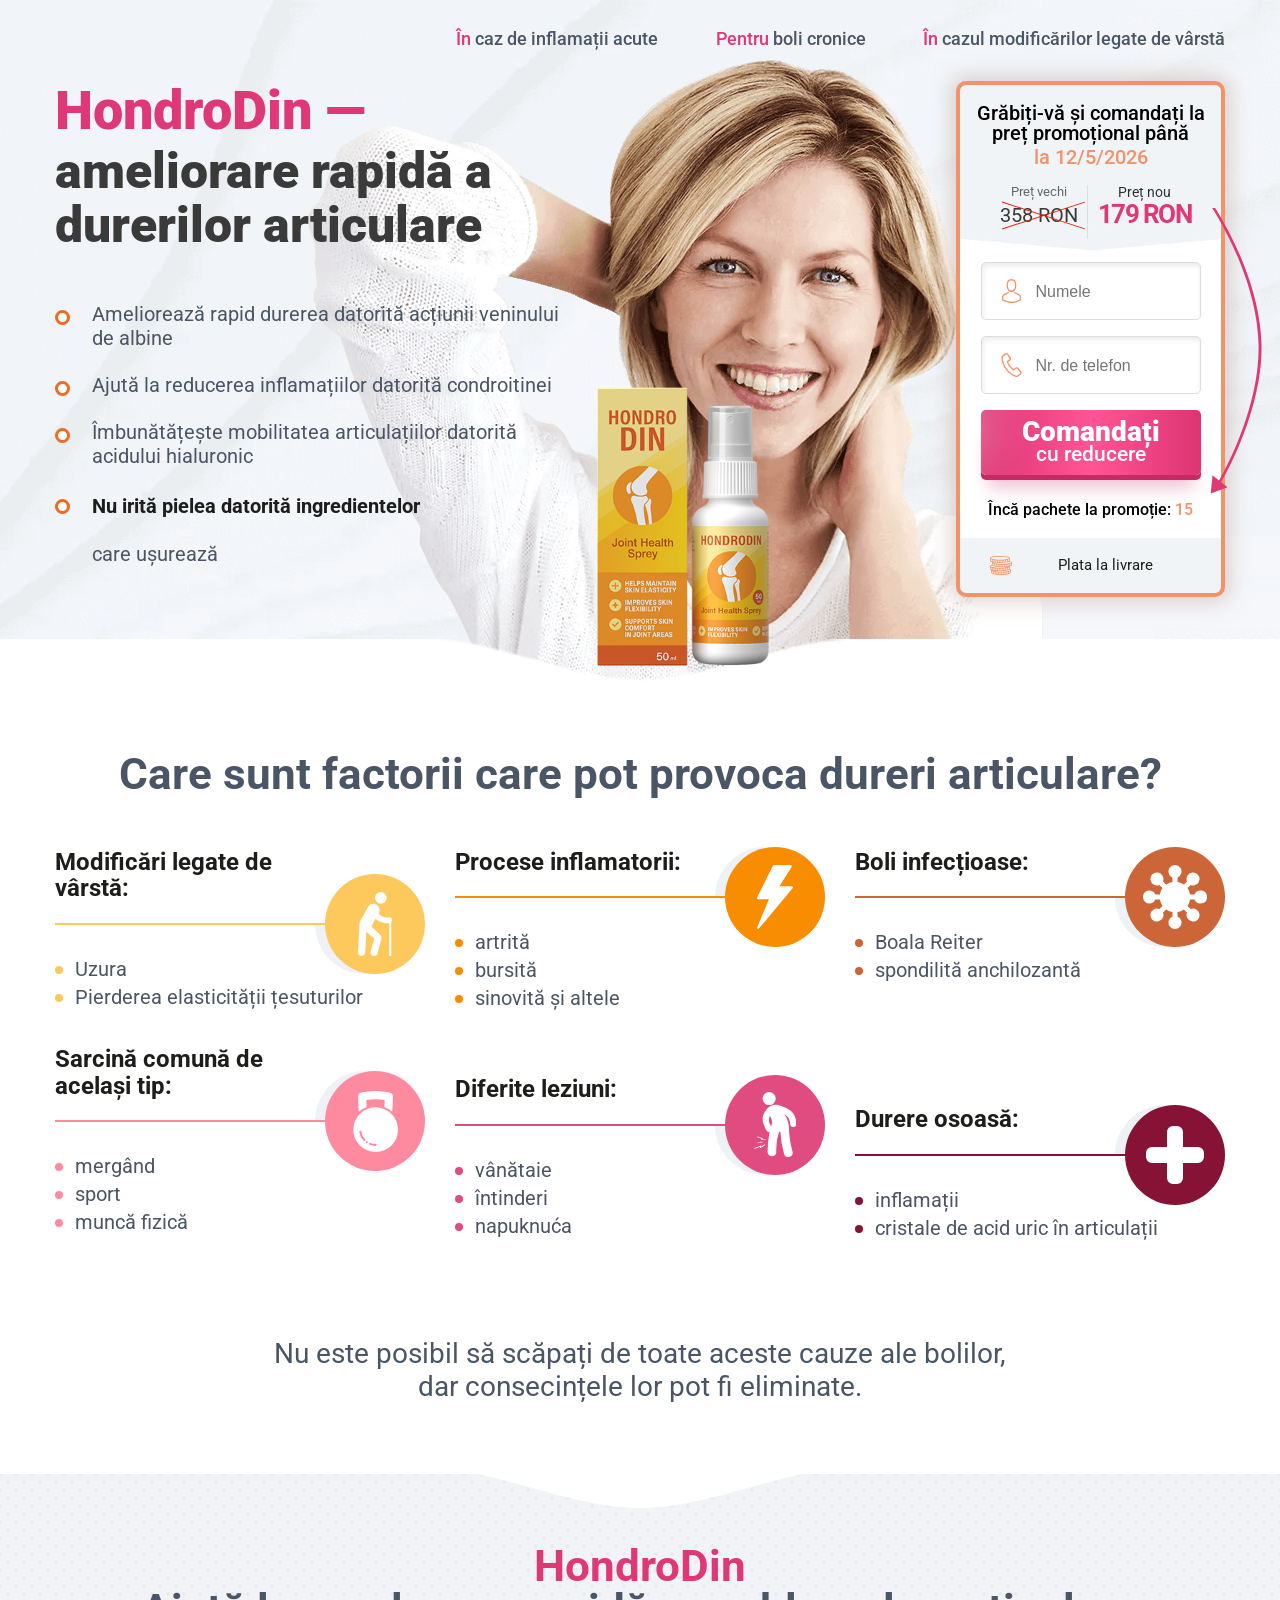
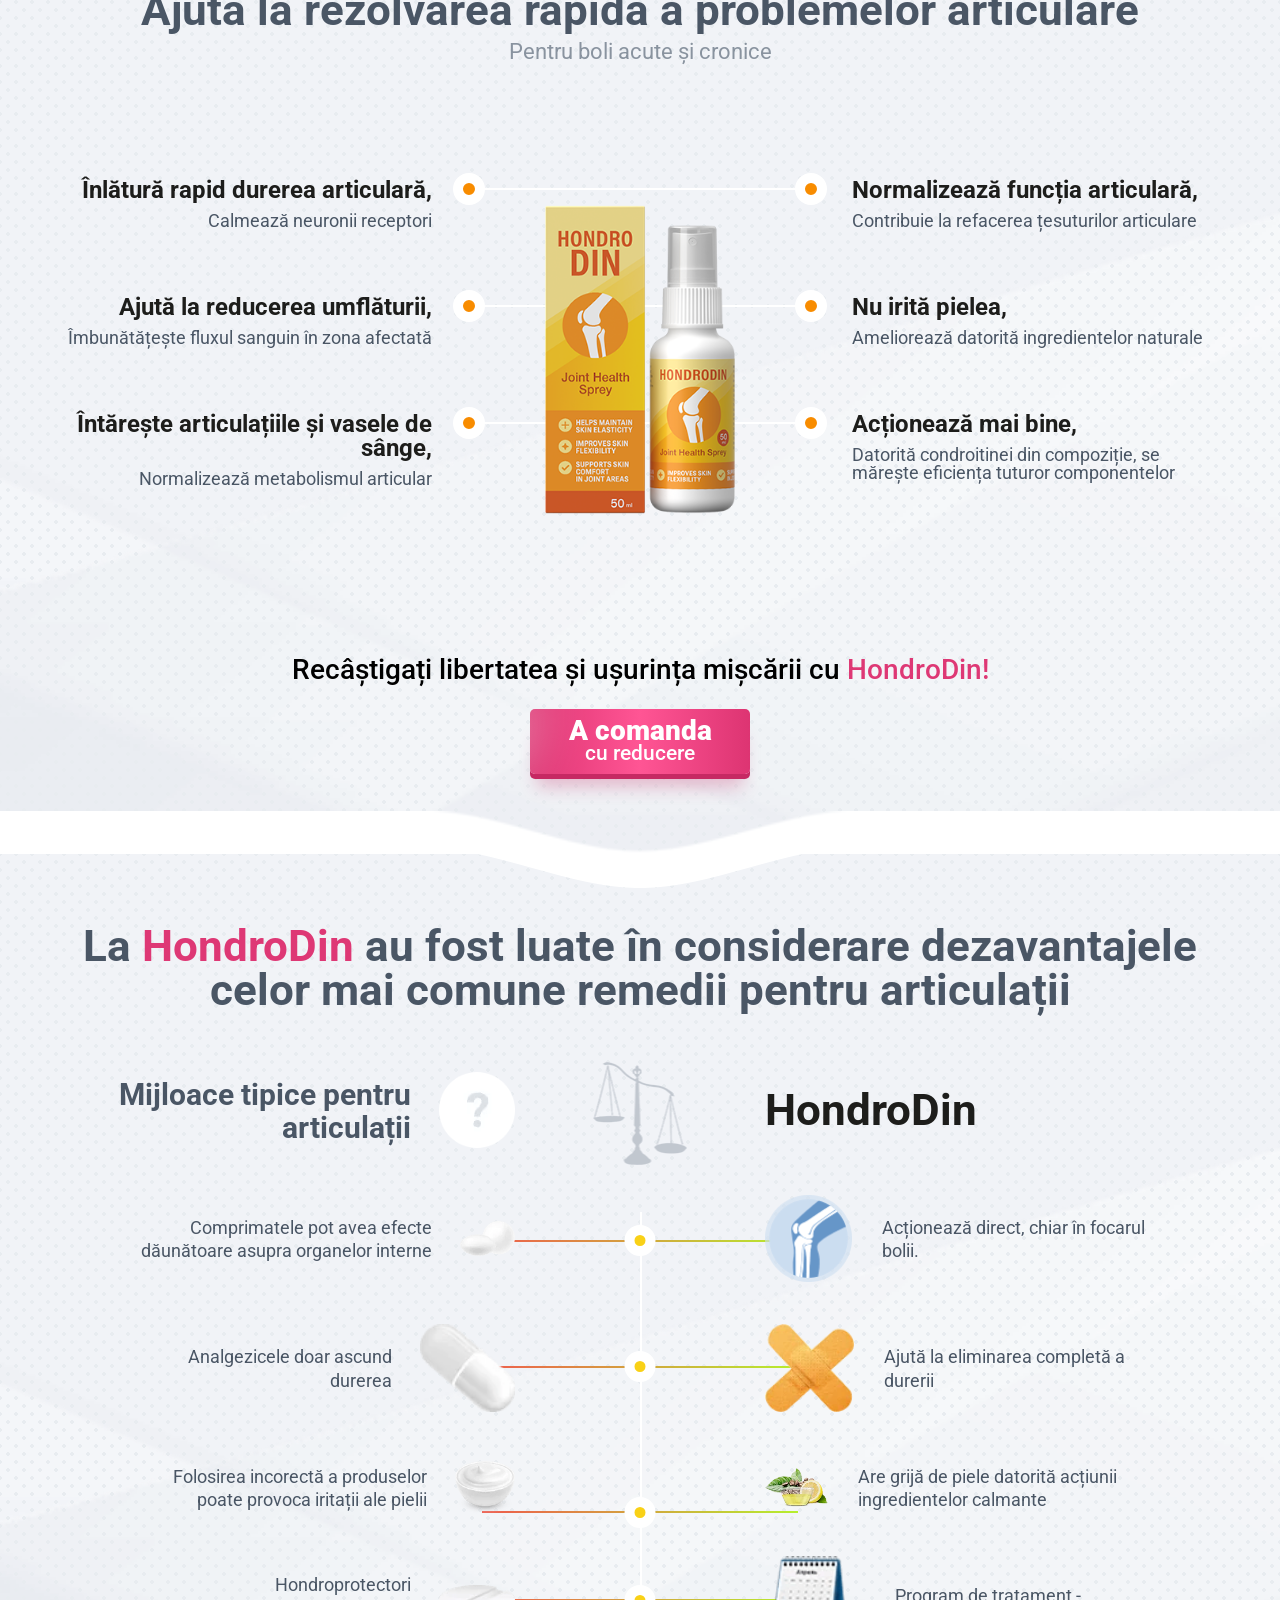
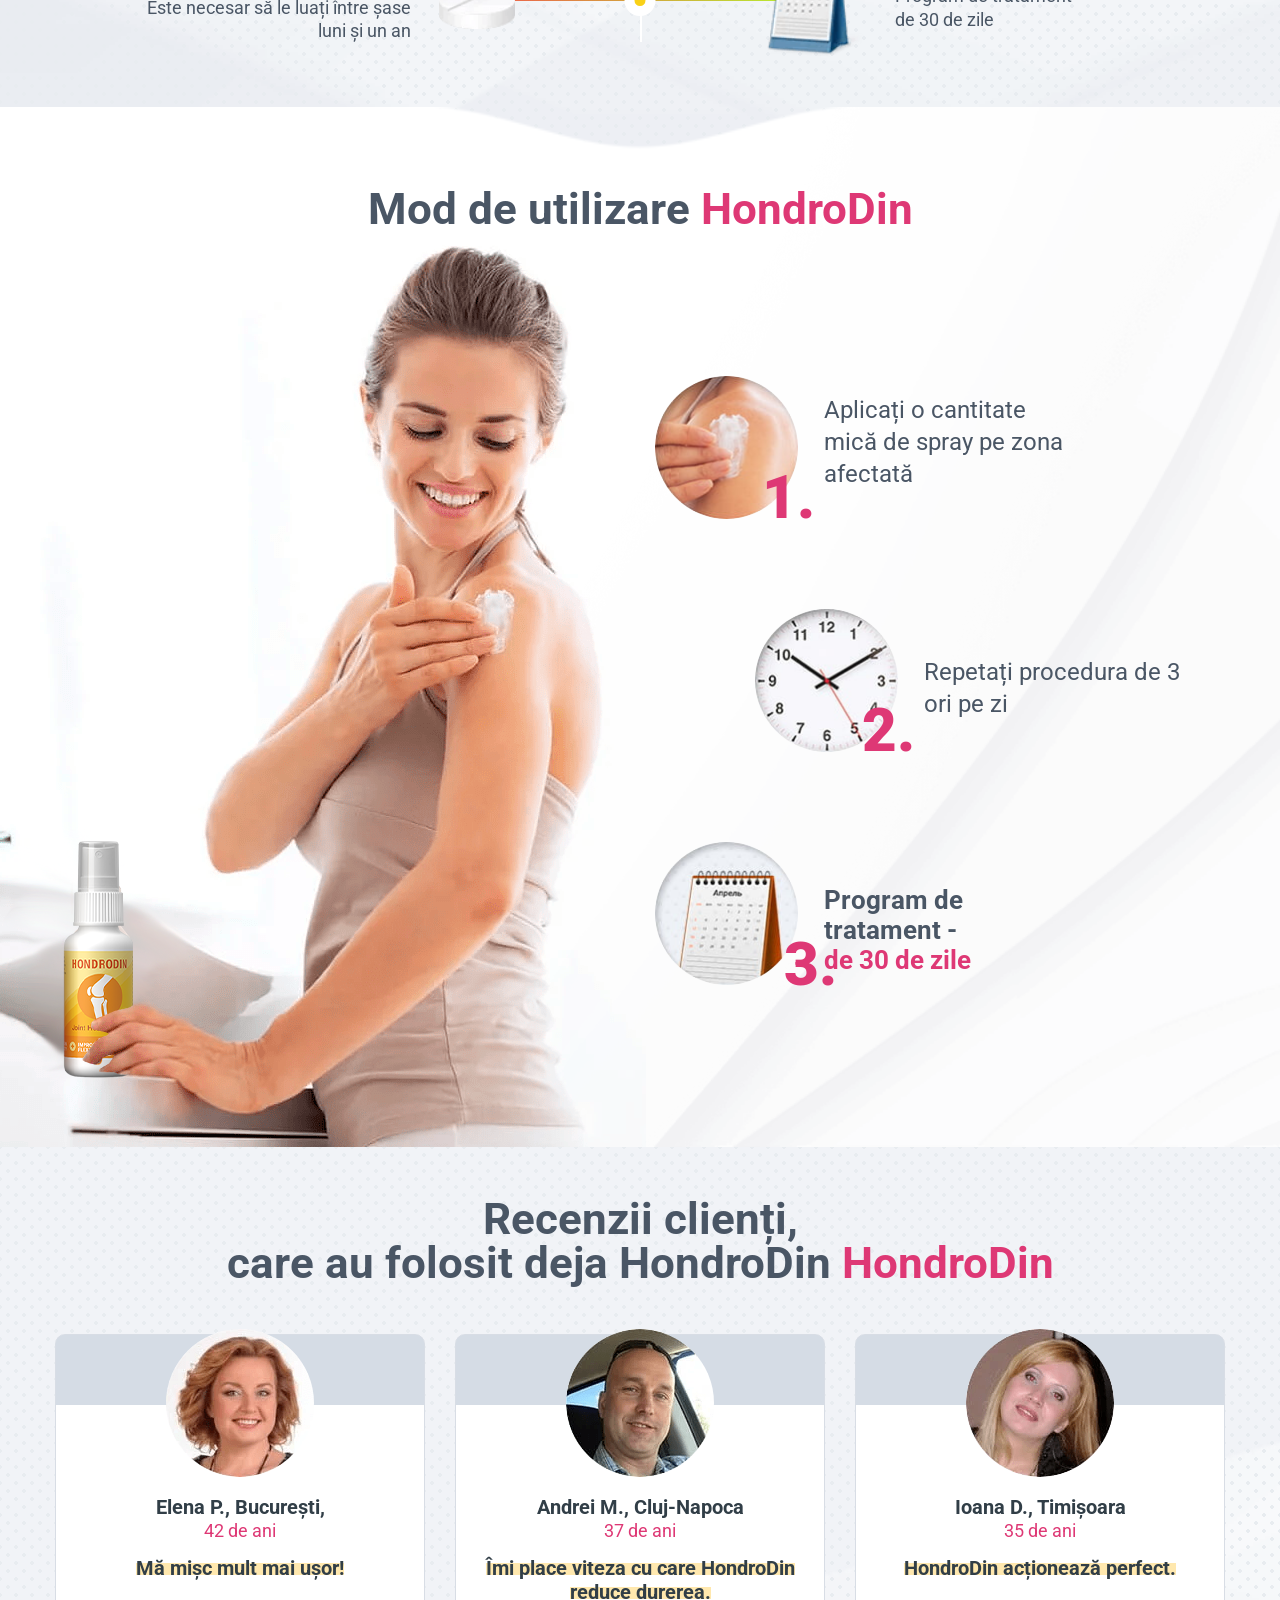
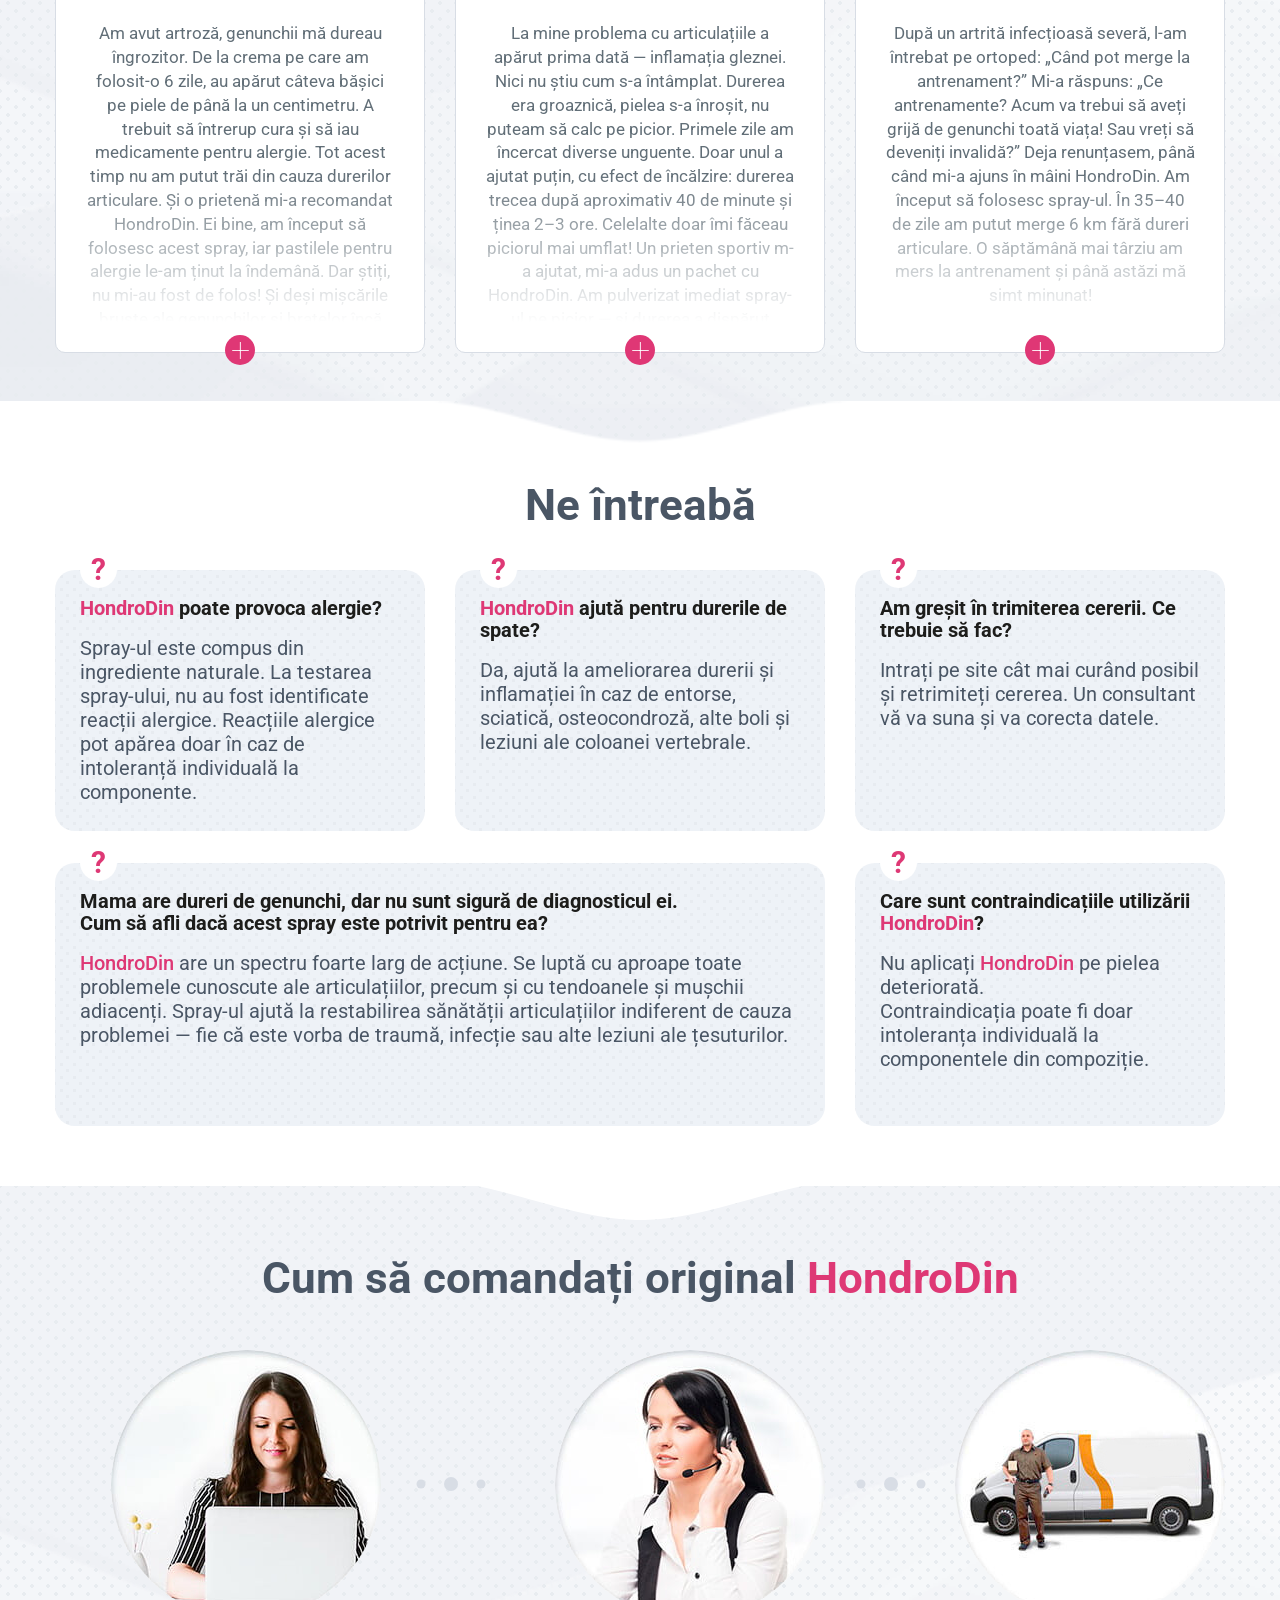
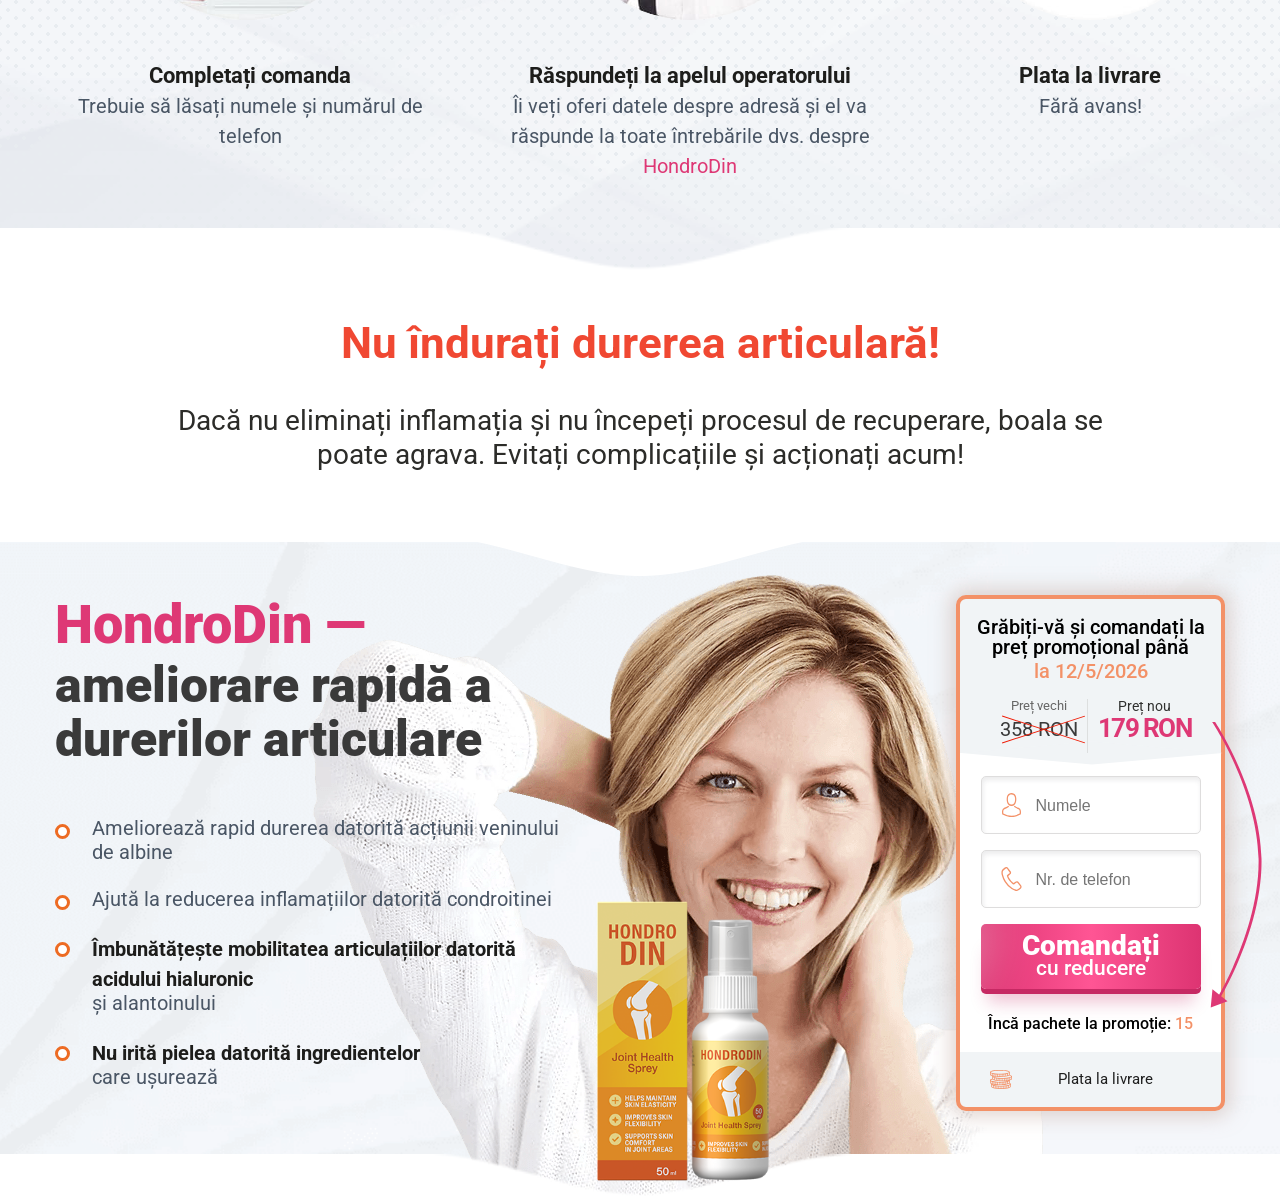
==== index.html @ bce88931 "Upload inicial dos arquivos do projeto Hondrodin Romania" ====
<!DOCTYPE html>

<html lang="ro" dir="ltr">
  <head>
    <meta charset="UTF-8" />
    <meta name="viewport" content="width=device-width,initial-scale=1" />
    <meta http-equiv="X-UA-Compatible" content="ie=edge" />
    <title>HondroDin</title>
    <link rel="icon" href="img/favicon.png" />
    <link href="https://fonts.googleapis.com/css2?family=Roboto:wght@400;700&display=swap" rel="stylesheet" />
    <link rel="stylesheet" href="css/style.css" />
    <style>
      .blockRedLine3103 {
        display: none !important;
      }
    </style>
  <script type="text/javascript" src="script_land.js" defer></script></head>
  <body class="body-banner">
    <header class="header">
      <div class="container">
        <div class="header__top">
          <div class="header__logo"></div>
          <nav class="nav">
            <ul class="nav__list">
              <li class="nav__item">
                <span class="nav__link"><span class="main-color">În</span> caz de inflamații acute</span>
              </li>
              <li class="nav__item">
                <span class="nav__link"><span class="main-color">Pentru </span> boli cronice</span>
              </li>
              <li class="nav__item">
                <span class="nav__link"><span class="main-color">În </span> cazul modificărilor legate de vârstă</span>
              </li>
            </ul>
          </nav>
        </div>
        <div class="header__content">
          <div class="header__about">
            <h1 class="header__title"><span class="main-color">HondroDin —</span> ameliorare rapidă a durerilor articulare</h1>
            <ul class="header__features">
              <li class="header__features-item">Ameliorează rapid durerea datorită acțiunii veninului de albine</li>
              <li class="header__features-item">Ajută la reducerea inflamațiilor datorită condroitinei</li>
              <li class="header__features-item">Îmbunătățește mobilitatea articulațiilor datorită acidului hialuronic</li>
              <li class="header__features-item">
                <b>Nu irită pielea datorită ingredientelor</b><br />
                care ușurează
              </li>
            </ul>
          </div>
          <div class="header__prod">
            <img src="img/prod-main.png" alt="" />
          </div>
          <div class="form">
            <div class="form__head">
              <h3 class="form__title">
                Grăbiți-vă și comandați la preț promoțional până
                <span class="form__date nowrap"
                  >la
                  <span class="date-0"
                    ><script>
                      var now = Date.now();
                      document.write(new Date(now).toLocaleDateString());
                    </script></span
                  ></span
                >
              </h3>
              <div class="price">
                <div class="price__old">
                  <p class="price__caption">Preț vechi</p>
                  <div class="price__value"><span class="price__num x_price_previous al-cost-promo">&euro;</span></div>
                </div>
                <div class="price__new">
                  <p class="price__caption">Preț nou</p>
                  <div class="price__value"><span class="price__num x_price_current al-cost">&euro;</span></div>
                </div>
              </div>
            </div>
            <div class="form__body">
              <form action="/land/order" method="POST" class="x_order_form al-form">
                <select name="country" class="al-country" style="display: none"></select>

                <label class="form__label form__label--name"><input type="text" name="name" placeholder="Numele" required="" /></label>
                <label class="form__label form__label--tel"><input type="tel" name="phone" placeholder="Nr. de telefon" /></label>
                <button class="btn">Comandați <span class="btn__small"> cu reducere</span></button>
                <p class="form__lastpack">Încă pachete la promoție: <span class="lastpack js-countdown">15</span></p>
              </form>
            </div>
            <p class="form__footer">Plata la livrare</p>
          </div>
        </div>
        <div class="header__woman"><img src="img/girl-header.png" alt="" /></div>
      </div>
    </header>
    <section class="factors block">
      <div class="container">
        <h2 class="title title-factors">Care sunt factorii care pot provoca dureri articulare?</h2>
        <div class="factors__wrap">
          <div class="factors__item factors__item-age">
            <p class="factors__name">Modificări legate de vârstă:</p>
            <div class="factors__line">
              <div class="factors__circle">
                <svg width="34" height="64" viewBox="0 0 34 64">
                  <path class="factors-path" d="M1022.78,1110a5.835,5.835,0,1,0,5.89,5.84A5.855,5.855,0,0,0,1022.78,1110Zm-21.3,31.68a12.84,12.84,0,0,1,1.18-3.18q3.6-6.93,7.55-13.68c4.01-6.8,14.67-.62,10.64,6.2-0.12.19-.23,0.4-0.35,0.6,2.45,3.09,6.13,4.24,10.72,3.77,2.81-.3,3.48,2.91,2.06,4.68V1174h-2.06v-32.84c-5.57.58-10.26-1.01-13.7-4.32q-2.1,3.78-4.09,7.62l8.71,8.26a4.34,4.34,0,0,1,1.22,4.23c-1.07,4.09-3.14,12.06-3.71,14.27-1.14,4.47-8.28,3.2-7.13-1.3,1.07-4.2,2.6-9.04,3.67-13.24,0.02-.05.03-0.1,0.05-0.14-0.05.14-7.92-6.85-7.92-6.85-0.37,7-.73,14.43-1.09,20.92-0.26,4.62-7.506,4.26-7.244-.38C1000.48,1161.31,1000.98,1150.59,1001.48,1141.68Z" transform="translate(-1000 -1110)"></path>
                </svg>
              </div>
            </div>
            <ul class="factors__list">
              <li class="factors__point">Uzura</li>
              <li class="factors__point">Pierderea elasticității țesuturilor</li>
            </ul>
          </div>
          <div class="factors__item factors__item-process">
            <p class="factors__name">Procese inflamatorii:</p>
            <div class="factors__line">
              <div class="factors__circle">
                <svg width="36" height="64" viewBox="0 0 36 64">
                  <path class="factors-path" d="M1435.9,1134.95a1.064,1.064,0,0,0-.96-0.62h-12.55l12.38-19.69a1.09,1.09,0,0,0,.04-1.09,1.06,1.06,0,0,0-.93-0.55h-16.94a1.067,1.067,0,0,0-.95.59l-15.88,32a1.065,1.065,0,0,0,.95,1.54h10.88l-11.86,28.39a1.076,1.076,0,0,0,.42,1.32,1.056,1.056,0,0,0,1.37-.22l33.88-40.53A1.1,1.1,0,0,0,1435.9,1134.95Z" transform="translate(-1400 -1113)"></path>
                </svg>
              </div>
            </div>
            <ul class="factors__list">
              <li class="factors__point">artrită</li>
              <li class="factors__point">bursită</li>
              <li class="factors__point">sinovită și altele</li>
            </ul>
          </div>
          <div class="factors__item factors__item-infection">
            <p class="factors__name">Boli infecțioase:</p>
            <div class="factors__line">
              <div class="factors__circle">
                <svg width="64" height="64" viewBox="0 0 64 64">
                  <path class="factors-path" d="M1848.01,1145a6.5,6.5,0,0,1-12.48,2.53h-4.41a15.336,15.336,0,0,1-2.64,6.37l3.12,3.12a6.491,6.491,0,1,1-3.58,3.58l-3.12-3.12a15.19,15.19,0,0,1-6.37,2.63v4.42a6.5,6.5,0,1,1-5.07,0v-4.42a15.2,15.2,0,0,1-6.36-2.63l-3.12,3.12a6.505,6.505,0,1,1-3.58-3.58l3.11-3.13a15.225,15.225,0,0,1-2.63-6.36h-4.41a6.5,6.5,0,1,1,0-5.07h4.41a15.279,15.279,0,0,1,2.63-6.36l-3.11-3.12a6.5,6.5,0,1,1,3.58-3.58l3.12,3.11a15.334,15.334,0,0,1,6.36-2.63v-4.41a6.505,6.505,0,1,1,5.07,0v4.41a15.225,15.225,0,0,1,6.36,2.63l3.13-3.12a6.486,6.486,0,1,1,3.58,3.59l-3.12,3.12a15.2,15.2,0,0,1,2.63,6.36h4.41A6.5,6.5,0,0,1,1848.01,1145Z" transform="translate(-1784 -1113)"></path>
                </svg>
              </div>
            </div>
            <ul class="factors__list">
              <li class="factors__point">Boala Reiter</li>
              <li class="factors__point">spondilită anchilozantă</li>
            </ul>
          </div>
          <div class="factors__item factors__item-loads">
            <p class="factors__name">Sarcină comună de același tip:</p>
            <div class="factors__line">
              <div class="factors__circle">
                <svg width="45" height="61" viewBox="0 0 45 61">
                  <path class="factors-path" d="M1016.5,1390.27a22.365,22.365,0,1,0,22.5,22.37A22.455,22.455,0,0,0,1016.5,1390.27Zm-10.56,33.46a1.028,1.028,0,0,1-1.44-.05,16.141,16.141,0,0,1-4.22-8.88,1.024,1.024,0,0,1,2.03-.27,14.115,14.115,0,0,0,3.69,7.77A1,1,0,0,1,1005.94,1423.73Zm1.96,2.6a1.015,1.015,0,1,1,1.02-1.01A1.009,1.009,0,0,1,1007.9,1426.33Zm8.6,2.57a16.381,16.381,0,0,1-5.88-1.08,1.02,1.02,0,1,1,.74-1.9,14.281,14.281,0,0,0,5.14.95A1.015,1.015,0,1,1,1016.5,1428.9Zm-16.682-34.14a24.689,24.689,0,0,1,7.812-4.87c-0.16-2.42-.27-4.71-0.32-6.91a54.746,54.746,0,0,1,9.19-.85,53.2,53.2,0,0,1,9.18.86c-0.05,2.28-.15,4.57-0.31,6.9a24.619,24.619,0,0,1,7.82,4.88c0.46-5.05.7-10.06,0.7-14.89a4.252,4.252,0,0,0-3.53-4.32,62.312,62.312,0,0,0-27.68-.01,4.259,4.259,0,0,0-3.561,4.26C999.119,1384.69,999.363,1389.71,999.818,1394.76Z" transform="translate(-994 -1374)"></path>
                </svg>
              </div>
            </div>
            <ul class="factors__list">
              <li class="factors__point">mergând</li>
              <li class="factors__point">sport</li>
              <li class="factors__point">muncă fizică</li>
            </ul>
          </div>
          <div class="factors__item factors__item-injuries">
            <p class="factors__name">Diferite leziuni:</p>
            <div class="factors__line">
              <div class="factors__circle">
                <svg width="42.531" height="65" viewBox="0 0 42.531 65">
                  <path
                    class="factors-path"
                    d="M15.619-.008a6.547,6.547,0,1,1-6.5,6.547A6.523,6.523,0,0,1,15.619-.008ZM42.968,31.036c-0.611-3.994-1.287-7.356-4.013-10.467-3.59-4.1-9.477-6.057-14.542-7.461l-0.024-.031c-3.616-.946-8.349,1.429-8.449,1.544a4.714,4.714,0,0,0-1.981,1.685,3.378,3.378,0,0,0-.609.593c-6.261,7.861-4.853,12.972-.5,21.438a2.709,2.709,0,0,0,3.213,1.5,108.756,108.756,0,0,0-2.033,20.215c0.251,5.64,8.975,5.666,8.723,0a54.492,54.492,0,0,1,2.864-20.486,7.261,7.261,0,0,0,1.274.439,93.405,93.405,0,0,0,3.68,21.882c1.623,5.407,10.043,3.1,8.41-2.337a87.819,87.819,0,0,1-3.544-24.924,24.053,24.053,0,0,0-.495-2.957,33.554,33.554,0,0,0-1.879-5.924l-2.375-3.47a17.308,17.308,0,0,1,3.173,2.206c2.387,2.128,2.528,5.271,2.985,8.252,0.623,4.059,6.735,2.327,6.116-1.7h0Zm-26.64-7.12c0.277,0.328.533,0.667,0.793,1a13.668,13.668,0,0,1,1.48,5.762s-0.435,1.5-1.036,3.843C15.561,30.16,14.39,28.264,16.327,23.916ZM11.4,52.3a0.375,0.375,0,0,0-.423.063,16.8,16.8,0,0,1-3.452,2.36c0.081-.23.162-0.457,0.249-0.667a0.479,0.479,0,0,0-.077-0.5,0.375,0.375,0,0,0-.448-0.1A35.679,35.679,0,0,1,.768,55.918a0.451,0.451,0,0,0-.309.533,0.4,0.4,0,0,0,.483.336A33.734,33.734,0,0,0,6.663,54.7c-0.084.238-.168,0.473-0.258,0.693a0.473,0.473,0,0,0,.076.492,0.372,0.372,0,0,0,.442.1,18.1,18.1,0,0,0,4.557-2.935,0.481,0.481,0,0,0,.062-0.628A0.4,0.4,0,0,0,11.4,52.3Zm0.616-4.969a0.254,0.254,0,0,0-.268-0.161,12.409,12.409,0,0,1-3.157-.18c0.165-.1.33-0.2,0.488-0.29a0.418,0.418,0,0,0,.217-0.34,0.255,0.255,0,0,0-.2-0.268A24.7,24.7,0,0,1,4.207,44.55a0.371,0.371,0,0,0-.452.18,0.293,0.293,0,0,0,.092.431,23.33,23.33,0,0,0,4.275,1.413c-0.171.106-.341,0.209-0.507,0.3a0.414,0.414,0,0,0-.216.337,0.253,0.253,0,0,0,.193.269,13.283,13.283,0,0,0,4.073.348,0.419,0.419,0,0,0,.364-0.354A0.3,0.3,0,0,0,12.012,47.332ZM9.6,49.82a0.223,0.223,0,0,0-.059-0.072,0.2,0.2,0,0,0-.207-0.025,7.8,7.8,0,0,1-1.855.618c0.059-.09.118-0.18,0.177-0.262a0.207,0.207,0,0,0-.2-0.323,17.759,17.759,0,0,1-3.306.293,0.189,0.189,0,0,0-.194.2,0.208,0.208,0,0,0,.2.206,16.992,16.992,0,0,0,2.914-.222c-0.062.093-.122,0.186-0.185,0.271a0.209,0.209,0,0,0,.2.324,8.518,8.518,0,0,0,2.433-.736A0.2,0.2,0,0,0,9.6,49.82Z"
                    transform="translate(-0.469)"
                  ></path>
                </svg>
              </div>
            </div>
            <ul class="factors__list">
              <li class="factors__point">vânătaie</li>
              <li class="factors__point">întinderi</li>
              <li class="factors__point">napuknuća</li>
            </ul>
          </div>
          <div class="factors__item factors__item-podagra">
            <p class="factors__name">Durere osoasă:</p>
            <div class="factors__line">
              <div class="factors__circle">
                <svg width="58" height="58" viewBox="0 0 58 58">
                  <path class="factors-path factors-path-podagra" d="M27,0h4a6,6,0,0,1,6,6V52a6,6,0,0,1-6,6H27a6,6,0,0,1-6-6V6A6,6,0,0,1,27,0ZM6,21H52a6,6,0,0,1,6,6v4a6,6,0,0,1-6,6H6a6,6,0,0,1-6-6V27A6,6,0,0,1,6,21Z"></path>
                </svg>
              </div>
            </div>
            <ul class="factors__list">
              <li class="factors__point">inflamații</li>
              <li class="factors__point">cristale de acid uric în articulații</li>
            </ul>
          </div>
        </div>
        <p class="factors__conclusion">Nu este posibil să scăpați de toate aceste cauze ale bolilor, dar consecințele lor pot fi eliminate.</p>
      </div>
    </section>
    <section class="solution block wave">
      <div class="container">
        <h2 class="title title-solution"><span class="main-color">HondroDin</span><br />Ajută la rezolvarea rapidă a problemelor articulare</h2>
        <p class="subtitle">Pentru boli acute și cronice</p>
        <div class="solution__items">
          <div class="solution__row">
            <div class="item">
              <p class="item__descr title-color"><span class="text-bold">Înlătură rapid durerea articulară,</span><br />Calmează neuronii receptori</p>
            </div>
            <div class="item">
              <p class="item__descr title-color"><span class="text-bold">Normalizează funcția articulară,</span><br />Contribuie la refacerea țesuturilor articulare</p>
            </div>
          </div>
          <div class="solution__row">
            <div class="item">
              <p class="item__descr title-color"><span class="text-bold">Ajută la reducerea umflăturii,</span><br />Îmbunătățește fluxul sanguin în zona afectată</p>
            </div>
            <div class="item">
              <p class="item__descr title-color"><span class="text-bold">Nu irită pielea,</span><br />Ameliorează datorită ingredientelor naturale</p>
            </div>
          </div>
          <div class="solution__row">
            <div class="item">
              <p class="item__descr title-color"><span class="text-bold">Întărește articulațiile și vasele de sânge,</span><br />Normalizează metabolismul articular</p>
            </div>
            <div class="item">
              <p class="item__descr title-color"><span class="text-bold">Acționează mai bine,</span><br />Datorită condroitinei din compoziție, se mărește eficiența tuturor componentelor</p>
            </div>
          </div>
        </div>
        <h3 class="solution__foot-title title-color">Recâștigați libertatea și ușurința mișcării cu <span class="main-color">HondroDin!</span></h3>
        <div class="center">
          <button class="btn btn-solution ever-popup-btn">A comanda<br /><span class="btn__small">cu reducere</span></button>
        </div>
      </div>
    </section>
    <section class="compare block">
      <div class="container">
        <h2 class="title">La <span class="main-color">HondroDin</span> au fost luate în considerare dezavantajele celor mai comune remedii pentru articulații</h2>
        <div class="compare__items">
          <div class="compare__row first-row">
            <div class="compare__left">
              <p class="compare__descr compare__descr-title text-bold">Mijloace tipice pentru articulații</p>
              <div class="compare__img-wrap"><img class="compare__img" src="img/compare-item-1.png" alt="" /></div>
            </div>
            <div class="compare__right">
              <p class="compare__descr compare__descr-prod text-bold">HondroDin</p>
            </div>
          </div>
          <div class="compare__row row-2">
            <div class="compare__left">
              <p class="compare__descr">Comprimatele pot avea efecte dăunătoare asupra organelor interne</p>
              <div class="compare__img-wrap"><img class="compare__img" src="img/compare-item-3.png" alt="" /></div>
            </div>
            <div class="compare__right">
              <div class="compare__img-wrap"><img class="compare__img" src="img/compare-item-4.png" alt="" /></div>
              <p class="compare__descr">Acționează direct, chiar în focarul bolii.</p>
            </div>
          </div>
          <div class="compare__row row-3">
            <div class="compare__left">
              <p class="compare__descr">Analgezicele doar ascund durerea</p>
              <div class="compare__img-wrap"><img class="item-img" src="img/compare-item-5.png" alt="" /></div>
            </div>
            <div class="compare__right">
              <div class="compare__img-wrap"><img class="item-img" src="img/compare-item-6.png" alt="" /></div>
              <p class="compare__descr">Ajută la eliminarea completă a durerii</p>
            </div>
          </div>
          <div class="compare__row row-4">
            <div class="compare__left">
              <p class="compare__descr">Folosirea incorectă a produselor poate provoca iritații ale pielii</p>
              <div class="compare__img-wrap"><img class="item-img" src="img/compare-item-7.png" alt="" /></div>
            </div>
            <div class="compare__right">
              <div class="compare__img-wrap"><img class="item-img" src="img/compare-item-8.png" alt="" /></div>
              <p class="compare__descr">Are grijă de piele datorită acțiunii ingredientelor calmante</p>
            </div>
          </div>
          <div class="compare__row row-5">
            <div class="compare__left">
              <p class="compare__descr">Hondroprotectori<br />Este necesar să le luați între șase luni și un an</p>
              <div class="compare__img-wrap"><img class="item-img" src="img/compare-item-9.png" alt="" /></div>
            </div>
            <div class="compare__right">
              <div class="compare__img-wrap"><img class="item-img" src="img/compare-item-10.png" alt="" /></div>
              <p class="compare__descr">Program de tratament - <br />de 30 de zile</p>
            </div>
          </div>
        </div>
      </div>
    </section>
    <section class="use block">
      <div class="use-girl"><img src="img/bg-use-left.png" alt="" /></div>
      <div class="container">
        <h2 class="title">Mod de utilizare <span class="main-color">HondroDin</span></h2>
        <ul class="use__list">
          <li class="use__item use__item--1">
            <div class="use__img"><img src="img/use__img-1.jpg" alt="" /></div>
            <p class="use__desc use__desc--1">Aplicați o cantitate mică de spray pe zona afectată</p>
          </li>
          <li class="use__item use__item--2">
            <div class="use__img"><img src="img/use__img-2.jpg" alt="" /></div>
            <p class="use__desc use__desc--2">Repetați procedura de 3 ori pe zi</p>
          </li>
          <li class="use__item use__item--3">
            <div class="use__img"><img src="img/use__img-3.jpg" alt="" /></div>
            <p class="use__desc use__desc--3">Program de tratament - <span class="nowrap main-color">de 30 de zile</span></p>
          </li>
        </ul>
      </div>
    </section>
    <section class="reviews block">
      <div class="container">
        <h2 class="title title-reviews">
          Recenzii clienți,<br />
          care au folosit deja HondroDin <span class="main-color">HondroDin</span>
        </h2>
        <div class="reviews__wrap reviews__slider">
          <div class="reviews__item">
            <div class="reviews__img"><img src="img/reviews1.png" alt="" /></div>
            <div class="reviews__info">
              <p class="reviews__about">Elena P., București,</p>
              <p class="reviews__age">42 de ani</p>
              <p class="reviews__quotes">Mă mișc mult mai ușor!</p>
              <p class="reviews__text reviews__text-1">Am avut artroză, genunchii mă dureau îngrozitor. De la crema pe care am folosit-o 6 zile, au apărut câteva bășici pe piele de până la un centimetru. A trebuit să întrerup cura și să iau medicamente pentru alergie. Tot acest timp nu am putut trăi din cauza durerilor articulare. Și o prietenă mi-a recomandat HondroDin. Ei bine, am început să folosesc acest spray, iar pastilele pentru alergie le-am ținut la îndemână. Dar știți, nu mi-au fost de folos! Și deși mișcările bruște ale genunchilor și brațelor încă provoacă durere (îl folosesc de 10 zile), dar în comparație cu ceea ce a fost — cer și pământ.</p>
              <div class="reviews__plus">+</div>
            </div>
          </div>
          <div class="reviews__item">
            <div class="reviews__img"><img src="img/reviews2.png" alt="" /></div>
            <div class="reviews__info">
              <p class="reviews__about">Andrei M., Cluj-Napoca</p>
              <p class="reviews__age">37 de ani</p>
              <p class="reviews__quotes">Îmi place viteza cu care HondroDin reduce durerea.</p>
              <p class="reviews__text">La mine problema cu articulațiile a apărut prima dată — inflamația gleznei. Nici nu știu cum s-a întâmplat. Durerea era groaznică, pielea s-a înroșit, nu puteam să calc pe picior. Primele zile am încercat diverse unguente. Doar unul a ajutat puțin, cu efect de încălzire: durerea trecea după aproximativ 40 de minute și ținea 2–3 ore. Celelalte doar îmi făceau piciorul mai umflat! Un prieten sportiv m-a ajutat, mi-a adus un pachet cu HondroDin. Am pulverizat imediat spray-ul pe picior — și durerea a dispărut înainte ca prietenul meu să plece! Adică după 7–8 minute! Am folosit de trei ori pe zi, a fost suficient. Inflamația a dispărut complet în 5 zile. Apoi am comandat HondroDin pe site și am continuat programul de tratament. Părerea mea despre spray: excelent, practic și eficient!</p>
              <div class="reviews__plus">+</div>
            </div>
          </div>
          <div class="reviews__item">
            <div class="reviews__img"><img src="img/reviews3.png" alt="" /></div>
            <div class="reviews__info">
              <p class="reviews__about">Ioana D., Timișoara</p>
              <p class="reviews__age">35 de ani</p>
              <p class="reviews__quotes">HondroDin acționează perfect.</p>
              <p class="reviews__text reviews__text-1">După un artrită infecțioasă severă, l-am întrebat pe ortoped: „Când pot merge la antrenament?” Mi-a răspuns: „Ce antrenamente? Acum va trebui să aveți grijă de genunchi toată viața! Sau vreți să deveniți invalidă?” Deja renunțasem, până când mi-a ajuns în mâini HondroDin. Am început să folosesc spray-ul. În 35–40 de zile am putut merge 6 km fără dureri articulare. O săptămână mai târziu am mers la antrenament și până astăzi mă simt minunat!</p>
              <div class="reviews__plus">+</div>
            </div>
          </div>
        </div>
      </div>
    </section>
    <section class="questions block">
      <div class="container">
        <h2 class="title">Ne întreabă</h2>
        <div class="questions__list">
          <div class="questions__item">
            <span class="questions__more"></span>
            <h3 class="questions__q"><span class="main-color">HondroDin</span> poate provoca alergie?</h3>
            <p class="questions__a">Spray-ul este compus din ingrediente naturale. La testarea spray-ului, nu au fost identificate reacții alergice. Reacțiile alergice pot apărea doar în caz de intoleranță individuală la componente.</p>
          </div>
          <div class="questions__item">
            <span class="questions__more"></span>
            <h3 class="questions__q"><span class="main-color">HondroDin</span> ajută pentru durerile de spate?</h3>
            <p class="questions__a">Da, ajută la ameliorarea durerii și inflamației în caz de entorse, sciatică, osteocondroză, alte boli și leziuni ale coloanei vertebrale.</p>
          </div>
          <div class="questions__item">
            <span class="questions__more"></span>
            <h3 class="questions__q">Am greșit în trimiterea cererii. Ce trebuie să fac?</h3>
            <p class="questions__a">Intrați pe site cât mai curând posibil și retrimiteți cererea. Un consultant vă va suna și va corecta datele.</p>
          </div>
          <div class="questions__item">
            <span class="questions__more"></span>
            <h3 class="questions__q">Mama are dureri de genunchi, dar nu sunt sigură de diagnosticul ei. &nbsp;<br />Cum să afli dacă acest spray este potrivit pentru ea?</h3>
            <p class="questions__a"><span class="main-color">HondroDin</span> are un spectru foarte larg de acțiune. Se luptă cu aproape toate problemele cunoscute ale articulațiilor, precum și cu tendoanele și mușchii adiacenți. Spray-ul ajută la restabilirea sănătății articulațiilor indiferent de cauza problemei — fie că este vorba de traumă, infecție sau alte leziuni ale țesuturilor.</p>
          </div>
          <div class="questions__item">
            <span class="questions__more"></span>
            <h3 class="questions__q">Care sunt contraindicațiile utilizării <span class="main-color"> HondroDin</span>?</h3>
            <p class="questions__a">Nu aplicați <span class="main-color">HondroDin</span> pe pielea deteriorată. &nbsp; <br />Contraindicația poate fi doar intoleranța individuală la componentele din compoziție.</p>
          </div>
        </div>
      </div>
    </section>
    <section class="order block wave">
      <div class="container">
        <h2 class="title">Cum să comandați original <span class="main-color">HondroDin</span></h2>
        <ul class="order__list">
          <li class="order__item">
            <div class="order__img order__img--1"><img src="img/order__img-1.jpg" /></div>
            <div class="order__text">
              <h3 class="order__title">Completați comanda</h3>
              <p class="order__desc">Trebuie să lăsați numele și numărul de telefon</p>
            </div>
          </li>
          <li class="order__item">
            <div class="order__img order__img--2"><img src="img/order__img-2.jpg" /></div>
            <div class="order__text">
              <h3 class="order__title">Răspundeți la apelul operatorului</h3>
              <p class="order__desc">Îi veți oferi datele despre adresă și el va răspunde la toate întrebările dvs. despre <span class="main-color">HondroDin</span></p>
            </div>
          </li>
          <li class="order__item order__item--3">
            <div class="order__img"><img src="img/order__img-3.jpg" /></div>
            <div class="order__text">
              <h3 class="order__title">Plata la livrare</h3>
              <p class="order__desc">Fără avans!</p>
            </div>
          </li>
        </ul>
      </div>
    </section>
    <section class="attention block">
      <div class="container">
        <h2 class="title title-attention"><span class="attention-color">Nu îndurați durerea articulară!</span></h2>
        <p class="attention__text">Dacă nu eliminați inflamația și nu începeți procesul de recuperare, boala se poate agrava. Evitați complicațiile și acționați acum!</p>
      </div>
    </section>
    <section class="header wave">
      <div class="container">
        <div class="header__top">
          <div class="header__logo"></div>
        </div>
        <div class="header__content">
          <div class="header__about">
            <h1 class="header__title"><span class="main-color">HondroDin —</span> ameliorare rapidă a durerilor articulare</h1>
            <ul class="header__features">
              <li class="header__features-item">Ameliorează rapid durerea datorită acțiunii veninului de albine</li>
              <li class="header__features-item">Ajută la reducerea inflamațiilor datorită condroitinei</li>
              <li class="header__features-item"><b>Îmbunătățește mobilitatea articulațiilor datorită acidului hialuronic</b> și alantoinului</li>
              <li class="header__features-item"><b>Nu irită pielea datorită ingredientelor</b> care ușurează</li>
            </ul>
          </div>
          <div class="header__prod">
            <img src="img/prod-main.png" alt="" />
          </div>
          <div class="form">
            <div class="form__head">
              <h3 class="form__title">
                Grăbiți-vă și comandați la preț promoțional până
                <span class="form__date nowrap"
                  >la
                  <span class="date-0"
                    ><script>
                      var now = Date.now();
                      document.write(new Date(now).toLocaleDateString());
                    </script></span
                  ></span
                >
              </h3>
              <div class="price">
                <div class="price__old">
                  <p class="price__caption">Preț vechi</p>
                  <div class="price__value"><span class="price__num x_price_previous al-cost-promo">&euro;</span></div>
                </div>
                <div class="price__new">
                  <p class="price__caption">Preț nou</p>
                  <div class="price__value"><span class="price__num x_price_current al-cost">&euro;</span></div>
                </div>
              </div>
            </div>
            <div class="form__body">
              <form action="/land/order" method="POST" class="x_order_form al-form" id="form">
                <select name="country" class="al-country" style="display: none"></select>

                <label class="form__label form__label--name"><input type="text" name="name" placeholder="Numele" required="" /></label>
                <label class="form__label form__label--tel"><input type="tel" name="phone" placeholder="Nr. de telefon" /></label>
                <button class="btn">Comandați <span class="btn__small"> cu reducere</span></button>
                <p class="form__lastpack">Încă pachete la promoție: <span class="lastpack js-countdown">15</span></p>
              </form>
            </div>
            <p class="form__footer">Plata la livrare</p>
          </div>
        </div>
        <div class="header__woman"><img src="img/girl-header.png" alt="" /></div>
      </div>
    </section>
    <script src="js/jquery.min.js "></script>
    <script src="js/countdown.js "></script>
    <script src="js/index.js "></script>
    <script src="/tl-validator.js?country=ro&label=false"></script>
  </body>
</html>
---- css/style.css ----
.container {
  padding-right: 10px;
  padding-left: 10px;
}

*,
.reviews__item,
.slick-slider {
  -webkit-box-sizing: border-box;
  box-sizing: border-box;
}

.slick-loading .slick-slide,
.slick-loading .slick-track {
  visibility: hidden;
}

.slick-dots,
ul {
  list-style: none;
}

.reviews__item,
.slick-dots li button,
.slick-dots li button:focus,
.slick-dots li button:hover,
.slick-list:focus,
.slick-next,
.slick-prev,
.slick-slide,
a,
a:focus,
button,
button:focus,
input,
input:focus {
  outline: 0;
}

.form,
.slick-dots,
.title {
  text-align: center;
}

.nav__list,
.price {
  -webkit-box-pack: justify;
  -ms-flex-pack: justify;
  justify-content: space-between;
}

.btn,
.slick-list,
svg {
  overflow: hidden;
}

.container {
  width: 100%;
  margin: 0 auto;
}

@media (min-width: 480px) {
  .container {
    width: 480px;
  }
}

@media (min-width: 640px) {
  .container {
    width: 640px;
  }
}

@media (min-width: 768px) {
  .container {
    width: 768px;
  }
}

@media (min-width: 1024px) {
  .container {
    width: 1024px;
  }
}

@media (min-width: 1200px) {
  .container {
    width: 1190px;
  }
}

.wrap::after,
.wrap::before {
  content: "";
  display: table;
  clear: both;
}

.slick-list,
.slick-slider,
.slick-track,
footer,
header,
nav,
section {
  display: block;
}

a,
b,
body,
center,
dd,
div,
footer,
form,
h1,
h2,
h3,
header,
html,
i,
img,
label,
li,
nav,
object,
output,
p,
s,
section,
span,
time,
u,
ul,
var {
  margin: 0;
  padding: 0;
  border: 0;
  font: inherit;
  vertical-align: baseline;
}

.slick-dots li button:before,
.slick-next:before,
.slick-prev:before {
  -webkit-font-smoothing: antialiased;
  -moz-osx-font-smoothing: grayscale;
}

.text-bold,
.title {
  font-weight: 700;
}

body {
  line-height: 1;
}

br {
  font-size: 0;
}

a {
  text-decoration: none;
}

button {
  border: none;
}

.slick-slider {
  position: relative;
  -webkit-user-select: none;
  -moz-user-select: none;
  -ms-user-select: none;
  user-select: none;
  -webkit-touch-callout: none;
  -khtml-user-select: none;
  -ms-touch-action: pan-y;
  touch-action: pan-y;
  -webkit-tap-highlight-color: transparent;
}

.slick-list {
  position: relative;
  margin: 0;
  padding: 0;
}

.slick-list.dragging {
  cursor: pointer;
}

.slick-slider .slick-list,
.slick-slider .slick-track {
  -webkit-transform: translate3d(0, 0, 0);
  transform: translate3d(0, 0, 0);
}

.slick-track {
  position: relative;
  top: 0;
  left: 0;
  margin-left: auto;
  margin-right: auto;
}

.slick-track:after,
.slick-track:before {
  display: table;
  content: "";
}

.slick-track:after {
  clear: both;
}

.slick-slide {
  display: none;
  float: left;
  height: 100%;
  min-height: 1px;
}

.slick-slide img {
  display: block;
}

.slick-slide.slick-loading img {
  display: none;
}

.slick-slide.dragging img {
  pointer-events: none;
}

.slick-initialized .slick-slide {
  display: block;
}

.slick-vertical .slick-slide {
  display: block;
  height: auto;
  border: 1px solid transparent;
}

.slick-arrow.slick-hidden {
  display: none;
}

.slick-dots,
.slick-next,
.slick-prev {
  position: absolute;
  display: block;
  padding: 0;
}

.slick-loading .slick-list {
  background: #fff;
}

.slick-next,
.slick-prev {
  font-size: 0;
  line-height: 0;
  top: 50%;
  width: 20px;
  height: 20px;
  -webkit-transform: translate(0, -50%);
  transform: translate(0, -50%);
  cursor: pointer;
  color: transparent;
  border: none;
  background: 0 0;
}

.slick-next:focus,
.slick-next:hover,
.slick-prev:focus,
.slick-prev:hover {
  color: transparent;
  outline: 0;
  background: 0 0;
}

.slick-next:focus:before,
.slick-next:hover:before,
.slick-prev:focus:before,
.slick-prev:hover:before {
  opacity: 1;
}

.slick-next.slick-disabled:before,
.slick-prev.slick-disabled:before {
  opacity: 0.25;
}

.slick-next:before,
.slick-prev:before {
  font-size: 20px;
  line-height: 1;
  opacity: 0.75;
  color: #fff;
}

.slick-prev {
  left: -25px;
}

.slick-prev:before {
  content: "←";
}

.slick-next:before {
  content: "→";
}

.slick-next {
  right: -25px;
}

.slick-dots {
  bottom: -25px;
  left: 0;
  width: 100%;
  margin: 0;
}

.slick-dots li {
  position: relative;
  display: inline-block;
  width: 20px;
  height: 20px;
  margin: 0 5px;
  padding: 0;
  cursor: pointer;
}

.slick-dots li button {
  font-size: 0;
  line-height: 0;
  display: block;
  width: 20px;
  height: 20px;
  padding: 5px;
  cursor: pointer;
  color: transparent;
  border: 0;
  background: 0 0;
}

.form,
.form__head::after {
  background-color: #f1f4f6;
}

.form::after,
.form__footer,
.form__label::before {
  background-repeat: no-repeat;
}

.slick-dots li button:focus:before,
.slick-dots li button:hover:before {
  opacity: 1;
}

.slick-dots li button:before {
  font-size: 6px;
  line-height: 20px;
  position: absolute;
  top: 0;
  left: 0;
  width: 20px;
  height: 20px;
  content: "";
  text-align: center;
  opacity: 0.25;
  color: #000;
}

.slick-dots li.slick-active button:before {
  opacity: 0.75;
  color: #000;
}

body {
  font-family: Roboto, sans-serif;
  font-size: 14px;
}

img {
  max-width: 100%;
}

.title {
  font-size: 44px;
  line-height: 1;
  color: #4a5665;
  margin: 0 auto;
}

.main-color {
  color: #de3875;
}

.nowrap {
  white-space: nowrap;
}

.form {
  max-width: 269px;
  border-radius: 10px;
  border: 4px solid #f39167;
  position: relative;
  -webkit-box-shadow: 0 0 20px 5px rgba(196, 170, 160, 0.5);
  box-shadow: 0 0 20px 5px rgba(196, 170, 160, 0.5);
}

.form::after {
  content: "";
  display: block;
  position: absolute;
  height: 286px;
  width: 53px;
  right: -42px;
  top: 123px;
  background-image: url(../img/form-arrow.svg);
  background-size: contain;
}

.btn::before,
.form__label::before {
  top: 50%;
  content: "";
}

.form__head {
  padding: 18px 16px 12px;
  position: relative;
  z-index: 0;
}

.form__head::after {
  display: block;
  position: absolute;
  bottom: 0;
  left: -3px;
  width: 135px;
  height: 135px;
  -webkit-transform: translateY(50%) translateX(50%) scaleY(0.12) scaleX(1.37)
    rotate(45deg);
  transform: translateY(50%) translateX(50%) scaleY(0.12) scaleX(1.37)
    rotate(45deg);
  z-index: -1;
  content: "";
}

.form__title {
  font-size: 20px;
  color: #000;
  font-weight: 500;
  line-height: 1;
}

.form__date {
  color: #f39167;
  line-height: 24px;
  display: inline-block;
  margin-top: 2px;
}

.form__body {
  background-color: #fff;
  padding: 23px 16px 20px;
}

.form__label {
  display: block;
  margin-bottom: 16px;
  position: relative;
  max-width: 220px;
  margin-left: auto;
  margin-right: auto;
}

.form__label::before {
  display: block;
  position: absolute;
  height: 24px;
  width: 22px;
  background-image: url(../img/ico-name.svg);
  background-position: 50%;
  background-size: contain;
  left: 20px;
  -webkit-transform: translateY(-50%);
  transform: translateY(-50%);
}

.form__label--tel::before {
  background-image: url(../img/ico-phone.svg);
}

.form__label--address::before {
  background-image: url(../img/address.png);
}

.form__label input {
  padding-top: 20px;
  padding-bottom: 18px;
  font-size: 16px;
  color: #666;
  border-radius: 5px;
  border: 1px solid #dedddd;
  -webkit-box-shadow: inset 1px 3px 5px rgba(34, 35, 39, 0.09);
  box-shadow: inset 1px 3px 5px rgba(34, 35, 39, 0.09);
  padding-left: 54px;
  max-width: 100%;
}

.form__label input:focus,
.form__label input:hover {
  -webkit-box-shadow: inset 0 0 10px 2px rgba(34, 35, 39, 0.2);
  box-shadow: inset 0 0 10px 2px rgba(34, 35, 39, 0.2);
}

.form__lastpack {
  font-size: 16px;
  font-weight: 500;
  margin-top: 7px;
}

.form__lastpack .lastpack {
  color: #f39167;
}

.form__footer {
  padding: 20px 16px 20px 45px;
  font-size: 15px;
  color: #1f1f1f;
  background-image: url(../img/ico-pay.svg);
  background-position: 30px 50%;
}

.ever-popup__inner .ever-popup__close {
  top: -10px;
  right: -200px;
}

.price {
  display: -webkit-box;
  display: -ms-flexbox;
  display: flex;
  -ms-flex-wrap: wrap;
  flex-wrap: wrap;
  margin-top: 16px;
}

.price__caption {
  margin-bottom: 2px;
  text-align: center;
}

.center,
.subtitle {
  text-align: center;
}

.price__old {
  display: -webkit-box;
  display: -ms-flexbox;
  display: flex;
  -webkit-box-orient: vertical;
  -webkit-box-direction: normal;
  -ms-flex-direction: column;
  flex-direction: column;
  margin-left: auto;
  margin-right: 5px;
  position: relative;
}

.price__old::before {
  content: "";
  display: block;
  position: absolute;
  height: 54px;
  width: 1px;
  background-color: rgba(209, 208, 208, 0.6);
  right: -10px;
}

.price__old .price__caption {
  font-size: 13px;
  color: #666;
  font-weight: 400;
}

.price__old .price__num {
  font-size: 20px;
  color: #3a3a3a;
  position: relative;
}

.price__old .price__num::after,
.price__old .price__num::before {
  content: "";
  display: block;
  position: absolute;
  width: 112%;
  height: 1px;
  background-color: #f01d07;
  -webkit-transform: rotate(18deg);
  transform: rotate(18deg);
  top: 50%;
  left: 0;
}

.btn,
.price__new {
  margin-right: auto;
  position: relative;
}

.price__old .price__num::after {
  -webkit-transform: rotate(-18deg);
  transform: rotate(-18deg);
}

.price__old .price__currency {
  font-size: 16px;
  color: #3a3a3a;
}

.price__new {
  display: -webkit-box;
  display: -ms-flexbox;
  display: flex;
  -webkit-box-orient: vertical;
  -webkit-box-direction: normal;
  -ms-flex-direction: column;
  flex-direction: column;
  margin-left: 5px;
  left: 10px;
}

.btn,
.nav {
  margin-left: auto;
}

.price__new .price__value {
  color: #de3875;
}

.price__new .price__caption {
  font-size: 14px;
  color: #30302f;
}

.price__new .price__num {
  font-size: 26px;
  font-weight: 700;
  letter-spacing: -1.5px;
}

.price__new .price__currency {
  font-weight: 600;
  font-size: 16px;
}

.btn {
  background: -webkit-gradient(
    linear,
    left top,
    right top,
    color-stop(0, #dd3472),
    color-stop(50%, #ff5594),
    to(#dd3472)
  );
  background: linear-gradient(to right, #dd3472 0, #ff5594 50%, #dd3472 100%);
  padding: 8px 20px 10px;
  border-radius: 5px;
  font-size: 28px;
  font-weight: 900;
  color: #fff;
  line-height: 1;
  -webkit-box-shadow: 0 5px 0 #c62963, 0 20px 16px -7px rgba(198, 41, 99, 0.28);
  box-shadow: 0 5px 0 #c62963, 0 20px 16px -7px rgba(198, 41, 99, 0.28);
  margin-bottom: 20px;
  cursor: pointer;
  width: 100%;
  max-width: 220px;
  font-family: Roboto;
  -webkit-transition: 0.3s;
  transition: 0.3s;
}

.btn:hover {
  -webkit-box-shadow: 0 5px 0 #c62963, 0 0 16px -7px rgba(198, 41, 99, 0);
  box-shadow: 0 5px 0 #c62963, 0 0 16px -7px rgba(198, 41, 99, 0);
  -webkit-transition: 0.3s;
  transition: 0.3s;
}

.btn:hover::before {
  -webkit-animation: main_btn 0.4s linear;
  animation: main_btn 0.4s linear;
}

.btn:active {
  -webkit-box-shadow: 0 0 0 #c62963, 0 0 16px -7px rgba(198, 41, 99, 0);
  box-shadow: 0 0 0 #c62963, 0 0 16px -7px rgba(198, 41, 99, 0);
  -webkit-transition: 0.1s;
  transition: 0.1s;
  -webkit-transform: translateY(5px);
  transform: translateY(5px);
}

.btn__small {
  font-size: 21px;
  font-weight: 500;
  display: block;
  margin-top: -2px;
}

.btn::before {
  width: 20px;
  height: 150%;
  background: rgba(255, 255, 255, 0.4);
  -webkit-box-shadow: 0 0 63px 3px #fff;
  box-shadow: 0 0 63px 3px #fff;
  -webkit-transform: translateY(-50%) rotate(25deg);
  transform: translateY(-50%) rotate(25deg);
  position: absolute;
  left: -20%;
}

.nav {
  max-width: 769px;
  width: 100%;
  padding-top: 10px;
}

.nav__list {
  display: -webkit-box;
  display: -ms-flexbox;
  display: flex;
}

.nav__link {
  font-size: 18px;
  color: #4a5665;
  font-weight: 500;
  cursor: default;
}

@-webkit-keyframes main_btn {
  0% {
    left: -10%;
  }
  100% {
    left: 120%;
  }
}

@keyframes main_btn {
  0% {
    left: -10%;
  }
  100% {
    left: 120%;
  }
}

.header {
  background-image: url(../img/bg-header.png);
  background-position: 50% 0;
  background-repeat: no-repeat;
  position: relative;
  z-index: auto;
  padding-bottom: 85px;
  background-size: cover;
  overflow: hidden !important;
}

.header::after {
  content: "";
  display: block;
  width: 100%;
  height: 43px;
  background: url(../img/wave-top.png) center center no-repeat;
  background-size: cover;
  position: absolute;
  bottom: 0;
  left: 50%;
  -webkit-transform: translateX(-50%);
  transform: translateX(-50%);
  z-index: 1;
}

.header__top {
  display: -webkit-box;
  display: -ms-flexbox;
  display: flex;
  padding-top: 20px;
  margin-bottom: 33px;
}

.header__logo {
  margin-left: 1px;
}

.header__content {
  display: -webkit-box;
  display: -ms-flexbox;
  display: flex;
  -ms-flex-wrap: wrap;
  flex-wrap: wrap;
}

.header__about {
  max-width: 515px;
  position: relative;
  z-index: 2;
}

.header__title {
  font-size: 50px;
  font-weight: 900;
  line-height: 54px;
  color: #3a3a3a;
  margin-bottom: 50px;
}

.header__title span {
  line-height: 60px;
  display: block;
  font-size: 54px;
  margin-bottom: 3px;
}

.header__features-item {
  font-size: 20px;
  color: #4a5665;
  font-weight: 400;
  line-height: 1.2;
  margin-bottom: 23px;
  padding-left: 37px;
  position: relative;
}

.header__features-item::before {
  content: "";
  display: block;
  position: absolute;
  background-color: #fff;
  border-radius: 50%;
  height: 9px;
  width: 9px;
  border: 3px solid #ed6b23;
  left: 0;
  top: 8px;
}

.header__features-item b {
  color: #1d1d1b;
  font-weight: 700;
  display: block;
  line-height: 30px;
  margin-bottom: -3px;
}

.components
  .components__results
  .components__popup-head
  .components__popup-title,
.factors__name {
  line-height: 1.1;
}

.header__prod {
  position: relative;
  max-width: 172px;
  -ms-flex-item-align: end;
  align-self: flex-end;
  top: 92px;
  right: -27px;
  z-index: 3;
}

.header .form {
  margin-left: auto;
  -ms-flex-item-align: start;
  align-self: flex-start;
  position: relative;
  z-index: 2;
}

.header__woman {
  position: absolute;
  z-index: auto;
  bottom: -255px;
  left: 50%;
  -webkit-transform: translateX(-45%);
  transform: translateX(-45%);
  width: 740px;
}

.factors,
.wave {
  position: relative;
}

.factors {
  padding: 70px 0;
  background: #fff;
  z-index: 1;
}

.wave::after,
.wave::before {
  display: block;
  position: absolute;
  left: 50%;
  content: "";
  -webkit-transform: translateX(-50%);
  transform: translateX(-50%);
  background-size: cover;
}

.wave::before {
  width: 326px;
  height: 34px;
  background: url(../img/wave-bottom.png) center center no-repeat;
  top: 0;
}

.wave::after {
  width: 100%;
  height: 43px;
  background: url(../img/wave-top.png) center center no-repeat;
  bottom: 0;
  z-index: 1;
  background-size: cover;
}

.title-factors {
  margin-bottom: 53px;
}

.factors-path {
  fill: #fff;
  fill-rule: evenodd;
}

.factors-path-podagra {
  fill-rule: initial;
}

.factors__wrap {
  display: -webkit-box;
  display: -ms-flexbox;
  display: flex;
  -webkit-box-pack: start;
  -ms-flex-pack: start;
  justify-content: flex-start;
  -webkit-box-align: start;
  -ms-flex-align: start;
  align-items: flex-start;
  -ms-flex-wrap: wrap;
  flex-wrap: wrap;
  margin-bottom: 91px;
}

.factors__item {
  width: 370px;
  margin-right: 30px;
  margin-bottom: 30px;
}

.factors__item:nth-child(3n + 3) {
  margin-right: 0;
}

.factors__item:nth-last-child(-n + 3) {
  margin-bottom: 0;
}

.factors__item:nth-child(even) .factors__circle::before {
  border-radius: 50% 50% 0 0/100% 100% 0 0;
  bottom: auto;
  top: 0;
}

.factors__name {
  font-size: 24px;
  font-weight: 700;
  color: #1d1d1b;
  max-width: 245px;
  margin-bottom: 21px;
}

.factors__line {
  width: 100%;
  height: 2px;
  background: #fdc85c;
  display: block;
  position: relative;
  margin-bottom: 34px;
}

.factors__circle {
  display: -webkit-box;
  display: -ms-flexbox;
  display: flex;
  -webkit-box-pack: center;
  -ms-flex-pack: center;
  justify-content: center;
  -webkit-box-align: center;
  -ms-flex-align: center;
  align-items: center;
  width: 100px;
  height: 100px;
  background: #fdc85c;
  border-radius: 50%;
  position: absolute;
  top: calc(50% - 50px);
  right: 0;
  z-index: auto;
}

.factors__circle::before {
  content: "";
  width: 100%;
  height: 50%;
  background: #eef2f7;
  border-radius: 0 0 50% 50%/0 0 100% 100%;
  position: absolute;
  left: -10px;
  bottom: 0;
  z-index: -2;
}

.factors__point {
  font-size: 20px;
  line-height: 1;
  color: #4a5665;
  padding-left: 20px;
  margin-bottom: 8px;
  position: relative;
}

.factors__point::before {
  content: "";
  width: 8px;
  height: 8px;
  background: #fdc85c;
  border-radius: 50%;
  position: absolute;
  top: 7px;
  left: 0;
}

.factors__item-podagra {
  margin-top: 60px;
}

.factors__item-injuries {
  margin-top: 30px;
}

.factors__conclusion {
  font-size: 28px;
  line-height: 1.2;
  color: #4a5665;
  text-align: center;
  max-width: 750px;
  margin: 0 auto;
}

.factors__item-process .factors__circle,
.factors__item-process .factors__line,
.factors__item-process .factors__point::before {
  background: #f88d01;
}

.factors__item-infection .factors__circle,
.factors__item-infection .factors__line,
.factors__item-infection .factors__point::before {
  background: #cc6638;
}

.factors__item-loads .factors__circle,
.factors__item-loads .factors__line,
.factors__item-loads .factors__point::before {
  background: #fe8aa0;
}

.factors__item-injuries .factors__circle,
.factors__item-injuries .factors__line,
.factors__item-injuries .factors__point::before {
  background: #e04c80;
}

.factors__item-podagra .factors__circle,
.factors__item-podagra .factors__line,
.factors__item-podagra .factors__point::before {
  background: #861335;
}

.subtitle {
  color: #89939f;
  font-size: 22px;
  margin: 9px 0 115px;
}

.solution {
  padding: 70px 0 80px;
  position: relative;
  background-color: #f1f3f7;
  background-image: radial-gradient(#e8ecf0 15%, transparent 0),
    radial-gradient(#e8ecf0 15%, transparent 0), url(../img/main-bg.png);
  background-repeat: repeat, repeat, no-repeat;
  background-size: 16px 16px, 16px 16px, cover;
  background-position: 0 0, 8px 8px, center bottom;
}

.solution__items {
  position: relative;
  display: -webkit-box;
  display: -ms-flexbox;
  display: flex;
  -ms-flex-wrap: wrap;
  flex-wrap: wrap;
  -webkit-box-pack: justify;
  -ms-flex-pack: justify;
  justify-content: space-between;
  margin-bottom: 103px;
}

.solution__items::before {
  background-image: url(../img/prod-main.png);
  background-repeat: no-repeat;
  background-position: center center;
  background-size: contain;
  content: "";
  display: block;
  width: 190px;
  height: 520px;
  position: absolute;
  top: -78px;
  left: 50%;
  -webkit-transform: translateX(-50%);
  transform: translateX(-50%);
  z-index: 10;
}

.solution__row {
  width: 100%;
  display: -webkit-box;
  display: -ms-flexbox;
  display: flex;
  -webkit-box-pack: justify;
  -ms-flex-pack: justify;
  justify-content: space-between;
  margin-bottom: 65px;
}

.solution__row .item {
  position: relative;
  width: 50%;
  z-index: 9;
}

.solution__row .item::before,
.solution__row .item:nth-child(1)::after {
  position: absolute;
  z-index: 0;
  content: "";
}

.solution__row .item__descr {
  font-size: 18px;
  color: #4a5665;
}

.solution__row .item__descr span {
  color: #1d1d1b;
  font-size: 24px;
  display: inline-block;
  margin-bottom: 10px;
}

.solution__row .item::before {
  width: 12px;
  height: 12px;
  background: #f88c00;
  border-radius: 50%;
  border: 10px solid #fff;
  top: -5px;
}

.solution__row .item:nth-child(1) {
  text-align: right;
  padding-right: 208px;
}

.solution__row .item:nth-child(1)::before {
  right: 155px;
}

.solution__row .item:nth-child(1)::after {
  display: block;
  width: 100%;
  max-width: 310px;
  height: 2px;
  background: #fff;
  top: 10px;
  left: 430px;
}

.solution__row .item:nth-child(2) {
  padding-left: 212px;
}

.solution__row .item:nth-child(2)::before {
  left: 155px;
}

.solution__foot-title {
  text-align: center;
  font-size: 28px;
  font-weight: 500;
}

.btn-solution {
  margin-top: 25px;
  margin-bottom: 0;
}

.components {
  padding: 50px 0 70px;
}

.title-components {
  margin-bottom: 83px;
}

.components-svg {
  fill: #eef2f7;
  fill-rule: evenodd;
}

.components__wrap {
  margin-bottom: 45px;
}

.components__row {
  display: -webkit-box;
  display: -ms-flexbox;
  display: flex;
  -webkit-box-pack: start;
  -ms-flex-pack: start;
  justify-content: flex-start;
  -webkit-box-align: start;
  -ms-flex-align: start;
  align-items: flex-start;
  margin-bottom: 48px;
}

.components__row:last-child {
  margin-bottom: 0;
}

.components__item {
  display: -webkit-box;
  display: -ms-flexbox;
  display: flex;
  -webkit-box-pack: start;
  -ms-flex-pack: start;
  justify-content: flex-start;
  -webkit-box-align: center;
  -ms-flex-align: center;
  align-items: center;
  width: 610px;
  -ms-flex-negative: 0;
  flex-shrink: 0;
  position: relative;
  padding-left: 185px;
}

.components__item:first-child {
  width: 510px;
  margin-right: 60px;
}

.components__item:last-child {
  padding-left: 215px;
}

.components__item:last-child .components__img {
  width: 200px;
}

.components__img {
  -ms-flex-negative: 0;
  flex-shrink: 0;
  width: 170px;
  position: absolute;
  top: 50%;
  -webkit-transform: translateY(-50%);
  transform: translateY(-50%);
  left: 0;
}

.components__img img {
  display: block;
  margin-left: auto;
  max-width: initial;
}

.components__img-5 {
  left: -28px;
}

.components__name {
  font-size: 20px;
  line-height: 1;
  font-weight: 700;
  color: #1d1d1b;
  background: #eef2f7;
  border-radius: 50px;
  display: inline-block;
  padding: 10px 16px;
  margin-bottom: 10px;
}

.components__text {
  font-size: 18px;
  line-height: 1.4;
  color: #4a5665;
  padding-left: 15px;
}

.components__bottom {
  display: -webkit-box;
  display: -ms-flexbox;
  display: flex;
  -webkit-box-pack: start;
  -ms-flex-pack: start;
  justify-content: flex-start;
  -webkit-box-align: start;
  -ms-flex-align: start;
  align-items: flex-start;
}

.components__fact {
  width: 170px;
  height: 170px;
  -ms-flex-negative: 0;
  flex-shrink: 0;
  margin-right: 30px;
}

.components__about {
  font-size: 20px;
  line-height: 1.5;
  color: #2c2c29;
  border-top: 2px solid #eef2f7;
  border-bottom: 2px solid #eef2f7;
  padding: 24px 0;
  margin: 11px 0 23px;
}

.components__links {
  display: -webkit-box;
  display: -ms-flexbox;
  display: flex;
  -webkit-box-pack: start;
  -ms-flex-pack: start;
  justify-content: flex-start;
  -webkit-box-align: center;
  -ms-flex-align: center;
  align-items: center;
}

.components__link {
  font-size: 17px;
  line-height: 1;
  color: #0095d3;
  cursor: pointer;
}

.components__link:first-child {
  margin-right: 36px;
}

.components__link:hover {
  text-decoration: underline;
}

.green-color {
  color: #2c9748;
}

.components__popup {
  position: fixed;
  display: none;
  width: 1010px;
  max-height: 95vh;
  overflow: scroll;
  left: 50%;
  -webkit-transform: translateX(-50%) translateY(-50%);
  transform: translateX(-50%) translateY(-50%);
  text-align: center;
  background-color: #fff;
  border-radius: 10px;
  border: 1px solid #d8dde5;
  top: 50%;
  -webkit-box-shadow: 15px 24px 76px rgba(102, 108, 115, 0.9);
  box-shadow: 15px 24px 76px rgba(102, 108, 115, 0.9);
  z-index: 10;
}

.order__img,
.reviews__img,
.reviews__text,
.use {
  overflow: hidden;
}

.components__popup.show {
  display: block;
}

.components__popup::-webkit-scrollbar {
  display: none;
}

.components .components__authors .components__popup-head {
  text-align: left;
  padding: 46px 150px;
  background: #f5f7f9;
  position: relative;
  border-radius: 10px;
}

.components .components__authors .components__popup-head::before {
  content: "";
  display: block;
  width: 98px;
  height: 99px;
  position: absolute;
  left: 24px;
  top: 24px;
  background: url(../img/components-authors-top.png);
}

.components .components__authors .components__authors-wrap {
  display: -webkit-box;
  display: -ms-flexbox;
  display: flex;
  -webkit-box-pack: justify;
  -ms-flex-pack: justify;
  justify-content: space-between;
  padding: 35px 170px 35px 182px;
  position: relative;
}

.components .components__authors .components__authors-wrap::before {
  content: "";
  display: block;
  width: 182px;
  height: 180px;
  position: absolute;
  left: 0;
  bottom: 0;
  background: url(../img/components-authors-bottom.png);
  background-size: contain;
}

.components
  .components__authors
  .components__authors-wrap
  .components__popup-text {
  text-align: left;
  max-width: 270px;
  margin-bottom: 68px;
  position: relative;
  z-index: 2;
}

.components
  .components__authors
  .components__authors-wrap
  .components__popup-text::before {
  content: "1";
  display: block;
  font-size: 100px;
  color: #f5f7f9;
  font-weight: 900;
  position: absolute;
  z-index: -1;
  bottom: 0;
  left: -35px;
}

.components
  .components__authors
  .components__authors-wrap
  .components__popup-text:nth-child(2)::before {
  content: "2";
}

.components
  .components__authors
  .components__authors-wrap
  .components__popup-text:nth-child(3)::before {
  content: "3";
}

.components
  .components__authors
  .components__authors-wrap
  .components__authors-right
  .components__popup-text:nth-child(1)::before {
  content: "4";
}

.components
  .components__authors
  .components__authors-wrap
  .components__authors-right
  .components__popup-text:nth-child(2)::before {
  content: "5";
}

.components .components__results .components__popup-head {
  text-align: left;
  padding: 36px 152px;
  background: #f5f7f9;
  position: relative;
  border-radius: 10px;
}

.components .components__results .components__popup-head::before {
  content: "";
  display: block;
  width: 98px;
  height: 99px;
  position: absolute;
  left: 24px;
  top: 34px;
  background: url(../img/popup-resuts-top.png);
}

.components .components__results .components__results-wrap {
  padding: 25px 170px 45px 152px;
  position: relative;
  text-align: left;
  z-index: 2;
}

.components .components__results .components__results-wrap::before {
  content: "";
  display: block;
  width: 182px;
  height: 180px;
  position: absolute;
  left: 0;
  bottom: 0;
  background: url(../img/components-authors-bottom.png);
  background-size: contain;
  z-index: 0;
}

.compare::after,
.compare::before {
  content: "";
  left: 50%;
}

.components__popup-title {
  display: inline-block;
  color: #4a5665;
  font-size: 38px;
  font-weight: 500;
  line-height: 50px;
  border-bottom: 2px solid #dae1e9;
}

.components__popup-text {
  color: #4a5665;
  font-size: 17px;
  line-height: 24px;
  position: relative;
  z-index: 2;
}

.components__popup-btn {
  width: 30px;
  height: 30px;
  background-color: #d5dce5;
  border-radius: 50%;
  position: absolute;
  right: 15px;
  top: 14px;
  cursor: pointer;
}

.components__popup-btn::after,
.components__popup-btn::before {
  content: "";
  display: block;
  position: absolute;
  background-color: #fff;
  height: 2px;
  width: 20px;
  left: 50%;
  top: 50%;
  -webkit-transform: translateX(-50%) translateY(-50%) rotate(45deg);
  transform: translateX(-50%) translateY(-50%) rotate(45deg);
}

.components__popup-btn::after {
  -webkit-transform: translateX(-50%) translateY(-50%) rotate(-45deg);
  transform: translateX(-50%) translateY(-50%) rotate(-45deg);
}

.compare::before {
  width: 326px;
  height: 34px;
  background: url(../img/wave-bottom.png) center center no-repeat;
  position: absolute;
  top: 0;
  -webkit-transform: translateX(-50%);
  transform: translateX(-50%);
}

.compare::after {
  width: 100%;
  height: 43px;
  background: url(../img/wave-top.png) center center no-repeat;
  background-size: cover;
  position: absolute;
  bottom: -1px;
  -webkit-transform: translateX(-50%);
  transform: translateX(-50%);
}

.compare,
.compare__items {
  position: relative;
}

.compare {
  padding: 70px 0 90px;
  background-color: #f1f3f7;
  background-image: radial-gradient(#e8ecf0 15%, transparent 0),
    radial-gradient(#e8ecf0 15%, transparent 0), url(../img/main-bg.png);
  background-repeat: repeat, repeat, no-repeat;
  background-size: 16px 16px, 16px 16px, cover;
  background-position: 0 0, 8px 8px, center bottom;
}

.compare .title {
  margin-bottom: 60px;
}

.compare__items::after,
.compare__items::before {
  content: "";
  display: block;
  position: absolute;
  left: 50%;
}

.compare__items::before {
  width: 93px;
  height: 103px;
  top: -10px;
  -webkit-transform: translateX(-50%);
  transform: translateX(-50%);
  background: url(../img/compare-weight.png);
}

.compare__items::after {
  width: 2px;
  height: 430px;
  top: 140px;
  background: #fff;
  z-index: 0;
}

.compare__row {
  display: -webkit-box;
  display: -ms-flexbox;
  display: flex;
  -webkit-box-pack: justify;
  -ms-flex-pack: justify;
  justify-content: space-between;
  color: #4a5665;
  margin-bottom: 40px;
  position: relative;
}

.compare__row::after,
.compare__row::before {
  display: block;
  position: absolute;
  left: 50%;
  top: 0;
  content: "";
  -webkit-transform: translateX(-50%);
  transform: translateX(-50%);
}

.compare__row::before {
  width: 316px;
  height: 2px;
  background-color: #fff;
  background-image: -webkit-gradient(
    linear,
    right top,
    left top,
    color-stop(0, #b6ef2e),
    to(#ef5b4d)
  );
  background-image: linear-gradient(to left, #b6ef2e 0, #ef5b4d 100%);
  z-index: 0;
}

.compare__row::after {
  width: 11px;
  height: 11px;
  background: #f9d117;
  border-radius: 50%;
  border: 10px solid #fff;
  z-index: 2;
}

.compare .first-row {
  margin-bottom: 45px;
}

.compare .first-row::after,
.compare .first-row::before {
  display: none;
}

.compare__descr {
  font-size: 18px;
  line-height: 1.3;
}

.compare__descr-title {
  font-size: 30px;
  line-height: 1.1;
}

.compare__descr-prod {
  color: #1d1d1b;
  font-size: 44px;
}

.compare__left,
.compare__right {
  width: 50%;
}

.compare__left {
  display: -webkit-box;
  display: -ms-flexbox;
  display: flex;
  -webkit-box-pack: end;
  -ms-flex-pack: end;
  justify-content: flex-end;
  -webkit-box-align: center;
  -ms-flex-align: center;
  align-items: center;
  text-align: right;
  padding-right: 125px;
}

.attention__text,
.footer__center,
.order,
.reviews__info,
.reviews__popup,
.reviews__text {
  text-align: center;
}

.compare__left .compare__img-wrap {
  position: relative;
  z-index: 5;
  margin-left: 28px;
}

.compare__left .compare__descr {
  padding-left: 80px;
}

.compare__left .compare__descr-title {
  padding-left: 30px;
}

.compare__right {
  display: -webkit-box;
  display: -ms-flexbox;
  display: flex;
  -webkit-box-align: center;
  -ms-flex-align: center;
  align-items: center;
  padding-left: 125px;
}

.use-girl img,
.use::before {
  display: block;
}

.compare__right .compare__img-wrap {
  position: relative;
  z-index: 5;
  margin-right: 30px;
}

.compare__right .compare__descr {
  padding-right: 80px;
}

.compare__img-wrap {
  width: 100%;
  max-width: 115px;
  text-align: center;
}

.compare .row-2::before {
  top: 45px;
}

.compare .row-2::after {
  top: 30px;
}

.compare .row-3 {
  margin-bottom: 47px;
}

.compare .row-3::before {
  top: 42px;
}

.compare .row-3::after {
  top: 27px;
}

.compare .row-4::before {
  top: 50px;
}

.compare .row-4::after {
  top: 36px;
}

.compare .row-5 {
  margin-bottom: 0;
}

.compare .row-5::before {
  top: 43px;
}

.compare .row-5::after {
  top: 29px;
}

.compare__logo {
  width: 84px;
}

html {
  -ms-overflow-x: hidden;
  overflow-x: hidden;
}

.use-girl {
  position: absolute;
  bottom: -40px;
  left: calc(50% - 990px);
  z-index: -1;
}

.use,
.use .title {
  position: relative;
}

.use {
  padding-top: 80px;
  padding-bottom: 160px;
  background-repeat: no-repeat;
  background-position: right top;
  z-index: 3;
  top: 0;
  left: 0;
  margin-top: -42px;
}

.use .title {
  z-index: 1;
}

.use::before {
  content: "";
  width: 100%;
  height: 100%;
  position: absolute;
  background: url(../img/bg-use-right.png);
  background-size: cover;
  top: 0;
  left: 5%;
  z-index: 0;
}

.use__list {
  margin-top: 145px;
  display: -webkit-box;
  display: -ms-flexbox;
  display: flex;
  -webkit-box-orient: vertical;
  -webkit-box-direction: normal;
  -ms-flex-direction: column;
  flex-direction: column;
  margin-left: auto;
  counter-reset: section;
  position: relative;
  z-index: 1;
}

.use__item {
  display: -webkit-box;
  display: -ms-flexbox;
  display: flex;
  margin-bottom: 88px;
  margin-left: 600px;
  margin-right: 141px;
}

.use__item--2 {
  margin-left: 700px;
  margin-right: 41px;
}

.use__item:last-of-type {
  margin-bottom: 0;
}

.use__img {
  width: 144px;
}

.use__img img {
  border-radius: 50%;
}

.use__desc {
  font-size: 24px;
  color: #4a5665;
  line-height: 32px;
  max-width: 260px;
  margin-top: 18px;
  margin-left: 26px;
  position: relative;
}

.use__desc::before {
  counter-increment: section;
  content: counter(section) ".";
  position: absolute;
  font-size: 60px;
  color: #de3875;
  font-weight: 900;
  bottom: 7px;
  left: -62px;
}

.reviews::after,
.reviews__add-label::before,
.reviews__slider .slick-arrow::before,
.reviews__text::after {
  content: "";
}

.use__desc--2 {
  margin-top: 47px;
}

.use__desc--3 {
  margin-top: 43px;
  font-weight: 700;
  font-size: 26px;
  line-height: 30px;
}

.use__desc--3::before {
  display: none;
}

.reviews {
  padding: 50px 0 90px;
  background-color: #f1f3f7;
  background-image: radial-gradient(#e8ecf0 15%, transparent 0),
    radial-gradient(#e8ecf0 15%, transparent 0), url(../img/main-bg.png);
  background-repeat: repeat, repeat, no-repeat;
  background-size: 16px 16px, 16px 16px, cover;
  background-position: 0 0, 8px 8px, center bottom;
  z-index: 4;
}

.reviews::after {
  width: 100%;
  height: 43px;
  background: url(../img/wave-top.png) center center no-repeat;
  background-size: cover;
  position: absolute;
  bottom: -1px;
  left: 50%;
  -webkit-transform: translateX(-50%);
  transform: translateX(-50%);
}

.reviews,
.reviews__item,
.reviews__text {
  position: relative;
}

.title-reviews {
  margin-bottom: 49px;
}

.reviews__wrap {
  display: -webkit-box;
  display: -ms-flexbox;
  display: flex;
  -webkit-box-pack: start;
  -ms-flex-pack: start;
  justify-content: flex-start;
  -webkit-box-align: start;
  -ms-flex-align: start;
  align-items: flex-start;
}

.reviews__item {
  width: 370px;
  border-radius: 10px;
  border: 1px solid #d8dde5;
  background: linear-gradient(180deg, #d5dce5 70px, #fff 70px, #fff);
  z-index: 1;
  -ms-flex-negative: 0;
  flex-shrink: 0;
  margin-right: 30px;
}

.reviews__item:last-child {
  margin-right: 0;
}

.reviews__img {
  width: 148px;
  height: 148px;
  border-radius: 50%;
  margin: -6px auto 20px;
}

.reviews__about {
  font-size: 20px;
  line-height: 1;
  font-weight: 700;
  color: #313e47;
  margin-bottom: 5px;
}

.reviews__age {
  font-size: 18px;
  line-height: 1;
  color: #de3875;
  margin-bottom: 16px;
}

.reviews__info {
  padding: 0 20px 30px;
}

.reviews__quotes {
  font-size: 20px;
  line-height: 1.2;
  font-weight: 700;
  color: #313e47;
  min-height: 48px;
  background: -webkit-gradient(
    linear,
    left top,
    left bottom,
    color-stop(0, #fff),
    color-stop(30%, #fff),
    color-stop(30%, #ffe8ae),
    color-stop(80%, #ffe8ae),
    color-stop(80%, #fff),
    to(#fff)
  );
  background: linear-gradient(
    180deg,
    #fff 0,
    #fff 30%,
    #ffe8ae 30%,
    #ffe8ae 80%,
    #fff 80%,
    #fff 100%
  );
  display: inline;
}

.reviews__text {
  font-size: 17px;
  line-height: 1.4;
  color: #616e77;
  margin: 18px auto 0;
  max-width: 310px;
  height: 300px;
}

.reviews__text::after {
  width: 100%;
  height: 150px;
  background: -webkit-gradient(
    linear,
    left bottom,
    left top,
    from(#fff),
    to(rgba(255, 255, 255, 0))
  );
  background: linear-gradient(0deg, #fff, rgba(255, 255, 255, 0));
  opacity: 1;
  position: absolute;
  bottom: 0;
  left: 0;
  -webkit-transition: 0.5s;
  transition: 0.5s;
}

.reviews__text-1 {
  margin-top: 42px;
}

.reviews__text.active {
  height: auto;
}

.reviews__text.active::after {
  opacity: 0;
}

.reviews__plus {
  width: 30px;
  height: 30px;
  border-radius: 50%;
  background: #df3775;
  background-size: contain;
  font-size: 34px;
  line-height: 30px;
  font-weight: 100;
  color: #fff;
  position: absolute;
  bottom: -13px;
  left: 50%;
  -webkit-transform: translateX(-50%);
  transform: translateX(-50%);
  cursor: pointer;
  padding-left: 1px;
}

.reviews__slider .slick-arrow {
  width: 50px;
  height: 50px;
  background: url(../img/reviews-arrow.svg) center center/50% no-repeat #fff;
  border-radius: 50%;
  -webkit-box-shadow: 0 0 5px 0 #ff5593;
  box-shadow: 0 0 5px 0 #ff5593;
  -webkit-transform: translate(0, 0);
  transform: translate(0, 0);
  z-index: 3;
  top: 110px;
}

.reviews__slider .slick-prev {
  left: 15px;
}

.reviews__slider .slick-next {
  -webkit-transform: scale(-1, 1);
  transform: scale(-1, 1);
  right: 15px;
}

.reviews__slider .slick-track {
  padding-top: 10px;
  padding-bottom: 15px;
}

.reviews__add {
  display: -webkit-box;
  display: -ms-flexbox;
  display: flex;
  margin-top: 90px;
}

.reviews__add-title {
  font-size: 28px;
  line-height: 1;
  color: #4a5665;
  max-width: 490px;
  font-weight: 500;
}

.reviews__add-form {
  display: -webkit-box;
  display: -ms-flexbox;
  display: flex;
  -webkit-box-align: start;
  -ms-flex-align: start;
  align-items: flex-start;
  width: 100%;
  max-width: 650px;
  margin-top: 3px;
  margin-left: 30px;
  -webkit-box-pack: justify;
  -ms-flex-pack: justify;
  justify-content: space-between;
}

.reviews__add-label {
  display: block;
  width: 100%;
  max-width: 430px;
  position: relative;
}

.reviews__add-file,
.reviews__add-label::before {
  position: absolute;
  -webkit-transform: translateY(-50%);
  transform: translateY(-50%);
  top: 50%;
}

.reviews__add-label::before {
  display: block;
  height: 24px;
  width: 25px;
  left: 19px;
  background-image: url(../img/ico-message.svg);
  background-repeat: no-repeat;
  background-position: 50%;
}

.reviews__add-text {
  display: block;
  padding: 20px 15px 18px 60px;
  border-radius: 5px;
  border: 1px solid #dedddd;
  font-size: 16px;
  color: #666;
  width: 100%;
  background-color: #fff;
  font-family: Roboto;
  -webkit-box-shadow: inset 2px 3px 5px rgba(34, 35, 39, 0.09);
  box-shadow: inset 2px 3px 5px rgba(34, 35, 39, 0.09);
}

.reviews__add-text:focus,
.reviews__add-text:hover {
  -webkit-box-shadow: inset 0 0 10px 2px rgba(34, 35, 39, 0.2);
  box-shadow: inset 0 0 10px 2px rgba(34, 35, 39, 0.2);
}

.reviews__add-file {
  height: 22px;
  width: 22px;
  background-color: #fff;
  display: -webkit-box;
  display: -ms-flexbox;
  display: flex;
  -webkit-box-align: center;
  -ms-flex-align: center;
  align-items: center;
  -webkit-box-pack: center;
  -ms-flex-pack: center;
  justify-content: center;
  cursor: pointer;
  right: 18px;
}

.reviews__add-file::before {
  content: "+";
  font-size: 24px;
  color: #f39167;
  font-weight: 300;
  position: relative;
  border: 1px solid #f39167;
  border-radius: 50%;
  padding: 0 5px;
}

.reviews__add-file input {
  display: none;
}

.reviews__add-btn {
  max-width: 190px;
  font-size: 22px;
  color: #313e47;
  padding-top: 17px;
  padding-bottom: 16px;
  border-radius: 5px;
  margin-bottom: 0;
  cursor: pointer;
  background: #d8dde5;
  margin-left: auto;
  margin-right: 0;
  -webkit-box-shadow: 0 3px 0 #b6bcc5, 0 20px 16px -7px rgba(126, 137, 154, 0.3);
  box-shadow: 0 3px 0 #b6bcc5, 0 20px 16px -7px rgba(126, 137, 154, 0.3);
}

.reviews__add-btn:hover {
  -webkit-box-shadow: 0 3px 0 #b6bcc5, 0 0 0 -7px rgba(126, 137, 154, 0.3);
  box-shadow: 0 3px 0 #b6bcc5, 0 0 0 -7px rgba(126, 137, 154, 0.3);
}

.reviews__add-btn:active {
  -webkit-box-shadow: 0 0 0 #b6bcc5, 0 0 0 -7px rgba(126, 137, 154, 0.3);
  box-shadow: 0 0 0 #b6bcc5, 0 0 0 -7px rgba(126, 137, 154, 0.3);
  -webkit-transform: translateY(3px);
  transform: translateY(3px);
}

.reviews__popup {
  position: fixed;
  display: none;
  width: 630px;
  height: 350px;
  left: calc(50% - 3px);
  -webkit-transform: translateX(-50%) translateY(-50%);
  transform: translateX(-50%) translateY(-50%);
  background-color: #fff;
  border-radius: 10px;
  border: 1px solid #d8dde5;
  top: 50%;
  padding-top: 44px;
  padding-bottom: 10px;
  -webkit-box-shadow: 15px 24px 76px rgba(102, 108, 115, 0.35);
  box-shadow: 15px 24px 76px rgba(102, 108, 115, 0.35);
  z-index: 10;
}

.reviews__popup.show {
  display: block;
}

.reviews__popup-title {
  font-size: 28px;
  line-height: 30px;
  color: #4a5665;
}

.reviews__popup-img {
  width: 88px;
  margin: 36px auto 42px;
}

.reviews__popup-footnote {
  font-size: 17px;
  color: #4a5665;
  font-style: italic;
}

.reviews__popup-btn {
  width: 30px;
  height: 30px;
  background-color: #d5dce5;
  border-radius: 50%;
  position: absolute;
  right: 15px;
  top: 14px;
  cursor: pointer;
}

.reviews__popup-btn::after,
.reviews__popup-btn::before {
  content: "";
  display: block;
  position: absolute;
  background-color: #fff;
  height: 2px;
  width: 20px;
  left: 50%;
  top: 50%;
  -webkit-transform: translateX(-50%) translateY(-50%) rotate(45deg);
  transform: translateX(-50%) translateY(-50%) rotate(45deg);
}

.reviews__popup-btn::after {
  -webkit-transform: translateX(-50%) translateY(-50%) rotate(-45deg);
  transform: translateX(-50%) translateY(-50%) rotate(-45deg);
}

.questions {
  padding-top: 40px;
  padding-bottom: 60px;
}

.questions__list {
  display: -webkit-box;
  display: -ms-flexbox;
  display: flex;
  -ms-flex-wrap: wrap;
  flex-wrap: wrap;
  -webkit-box-pack: justify;
  -ms-flex-pack: justify;
  justify-content: space-between;
  margin-top: 43px;
}

.questions__item {
  max-width: 370px;
  background-color: #eef2f7;
  background-image: radial-gradient(#e7ebf0 20%, transparent 0),
    radial-gradient(#e7ebf0 20%, transparent 0);
  background-size: 13px 13px;
  background-position: 0 0, 19px 19px;
  padding: 27px 25px;
  border-radius: 20px;
  position: relative;
}

.order__img,
.order__img img,
.order__item::before {
  border-radius: 50%;
}

.questions__item::before {
  content: "?";
  position: absolute;
  background-color: #fff;
  width: 37px;
  height: 37px;
  font-size: 30px;
  font-weight: 700;
  border-radius: 50%;
  display: -webkit-box;
  display: -ms-flexbox;
  display: flex;
  -webkit-box-align: center;
  -ms-flex-align: center;
  align-items: center;
  -webkit-box-pack: center;
  -ms-flex-pack: center;
  justify-content: center;
  color: #de3875;
  top: -19px;
  left: 25px;
}

.footer__wrap,
.order__list {
  -webkit-box-pack: justify;
  -ms-flex-pack: justify;
  justify-content: space-between;
}

.questions__item:nth-of-type(4) {
  max-width: 770px;
  margin-top: 32px;
  margin-bottom: 0;
}

.questions__item:nth-of-type(5) {
  margin-top: 32px;
  padding-bottom: 55px;
  margin-bottom: 0;
}

.questions__q {
  font-size: 20px;
  line-height: 1.1;
  font-weight: 700;
  color: #1d1d1b;
}

.questions__a {
  font-size: 20px;
  line-height: 24px;
  color: #4a5665;
  font-weight: 400;
  margin-top: 17px;
}

.questions__a .main-color {
  font-weight: 500;
}

.order {
  padding-top: 70px;
  padding-bottom: 90px;
  background-color: #f1f3f7;
  background-image: radial-gradient(#e8ecf0 15%, transparent 0),
    radial-gradient(#e8ecf0 15%, transparent 0), url(../img/main-bg.png);
  background-repeat: repeat, repeat, no-repeat;
  background-size: 16px 16px, 16px 16px, cover;
  background-position: 0 0, 8px 8px, center bottom;
}

.order__list {
  display: -webkit-box;
  display: -ms-flexbox;
  display: flex;
  margin: 50px auto 0;
  max-width: 1150px;
}

.order__img,
.title-attention {
  margin-bottom: 39px;
}

.order__item {
  max-width: 370px;
  position: relative;
}

.order__item::before {
  content: "";
  display: block;
  position: absolute;
  height: 14px;
  width: 14px;
  background-color: #d8dde5;
  right: -23px;
  top: 127px;
  -webkit-box-shadow: 30px 0 0 -2.5px #d8dde5, -30px 0 0 -2.5px #d8dde5;
  box-shadow: 30px 0 0 -2.5px #d8dde5, -30px 0 0 -2.5px #d8dde5;
}

.footer,
.order__img,
.order__item--3,
.popup__wrap {
  position: relative;
}

.order__item--3 {
  left: 10px;
}

.order__item--3::before {
  display: none;
}

.order__img {
  margin-left: auto;
  margin-right: auto;
  width: 270px;
}

.order__img--1 {
  right: 4px;
}

.order__title {
  font-size: 22px;
  line-height: 30px;
  font-weight: 700;
  color: #1d1d1b;
}

.order__desc {
  font-size: 20px;
  line-height: 30px;
  color: #4a5665;
  font-weight: 400;
}

.attention {
  padding: 50px 0 70px;
}

.attention-color {
  color: #f04832;
}

.attention__text {
  font-size: 28px;
  line-height: 1.2;
  color: #2c2c29;
  max-width: 1000px;
  margin: 0 auto;
}

.footer {
  padding-top: 80px !important;
  background: #fff !important;
}

.footer__wrap {
  display: -webkit-box;
  display: -ms-flexbox;
  display: flex;
  -webkit-box-align: center;
  -ms-flex-align: center;
  align-items: center;
  color: #696f92;
  font-size: 16px;
  line-height: 1.5;
}

.footer__left {
  display: -webkit-box;
  display: -ms-flexbox;
  display: flex;
}

.footer__left .main-color {
  display: inline-block;
  font-weight: 700;
  font-size: 20px;
}

.footer__logo {
  margin-right: 15px;
  margin-top: 5px;
}

.footer__center {
  margin-left: -25px;
}

.footer__privacy {
  display: inline-block;
  margin-bottom: 5px;
  font-size: 16px;
  line-height: 1;
  color: #0095d3;
}

.footer__privacy:hover {
  text-decoration: underline;
}

.footer__right {
  text-align: right;
}

.reviews__area {
  width: 100%;
  max-width: 430px;
  position: relative;
}

@media (min-width: 1024px) and (max-width: 1199px) {
  .components.block {
    padding-top: 40px;
    padding-bottom: 40px;
  }
  .questions.block {
    padding-top: 40px;
  }
  .attention.block {
    padding-top: 30px;
    padding-bottom: 30px;
  }
}

@media screen and (max-width: 1270px) {
  .header .form::after {
    display: none;
  }
}

@media screen and (max-width: 1199px) {
  .use__item,
  .use__item--2 {
    margin-left: auto;
  }
  .title {
    font-size: 39px;
  }
  .block {
    padding: 60px 0;
  }
  .header__top {
    margin-bottom: 0;
  }
  .header {
    overflow: visible;
  }
  .header__title {
    font-size: 48px;
    line-height: 1.1;
    margin-bottom: 30px;
  }
  .header__title span {
    font-size: 50px;
    line-height: 1.1;
  }
  .header__prod {
    max-width: 120px;
    top: 85px;
    right: -1px;
  }
  .header__woman {
    max-width: 500px;
    bottom: -13px;
  }
  .factors {
    padding: 60px 0 40px;
  }
  .title-factors {
    margin-bottom: 40px;
  }
  .factors__wrap {
    -webkit-box-pack: center;
    -ms-flex-pack: center;
    justify-content: center;
    margin-bottom: 50px;
  }
  .factors__item {
    width: 320px;
    margin-right: 20px;
    margin-bottom: 20px;
  }
  .factors__name {
    font-size: 26px;
    max-width: 235px;
  }
  .factors__point {
    font-size: 19px;
  }
  .factors__conclusion {
    font-size: 25px;
  }
  .subtitle {
    margin-bottom: 95px;
  }
  .solution {
    padding: 60px 0 70px;
  }
  .solution__items {
    margin-bottom: 60px;
  }
  .solution__row {
    width: 100%;
    display: -webkit-box;
    display: -ms-flexbox;
    display: flex;
    -webkit-box-pack: justify;
    -ms-flex-pack: justify;
    justify-content: space-between;
    margin-bottom: 65px;
  }
  .solution__row .item:nth-child(1) {
    padding-right: 145px;
  }
  .solution__row .item:nth-child(1)::before {
    right: 105px;
  }
  .solution__row .item:nth-child(1)::after {
    max-width: 220px;
    left: 395px;
  }
  .solution__row .item:nth-child(2) {
    padding-left: 145px;
  }
  .solution__row .item:nth-child(2)::before {
    left: 105px;
  }
  .components__item {
    width: 490px;
  }
  .components__item:first-child {
    width: 490px;
    margin-right: 20px;
  }
  .components__item .components__img img {
    max-width: 100%;
  }
  .components__item:last-child {
    padding-left: 185px;
  }
  .components__item:last-child .components__img {
    width: 170px;
  }
  .title-components {
    margin-bottom: 50px;
  }
  .components__text {
    font-size: 17px;
  }
  .components__img-5 {
    left: 0;
  }
  .components__row {
    margin-bottom: 35px;
  }
  .components__name {
    font-size: 19px;
  }
  .components__about {
    font-size: 19px;
    line-height: 1.4;
    padding: 18px 0;
    margin-top: 5px;
  }
  .reviews__add,
  .use__list {
    margin-top: 60px;
  }
  .components__fact {
    width: 150px;
    height: 150px;
  }
  .compare {
    padding: 60px 0 80px;
  }
  .compare__row::before {
    width: 200px;
  }
  .compare__left {
    padding-right: 65px;
  }
  .compare__left .compare__descr {
    padding-left: 50px;
  }
  .compare__left .compare__descr-title {
    padding-left: 0;
  }
  .compare__right {
    padding-left: 65px;
  }
  .compare__right .compare__descr {
    padding-right: 55px;
  }
  .use {
    background-position: calc(50% + 30px) 0;
    background-size: cover;
    padding: 70px 0 40px;
  }
  .use__item {
    margin-bottom: 50px;
  }
  .use__desc {
    font-size: 22px;
    line-height: 29px;
    max-width: 245px;
  }
  .use-girl {
    bottom: -90px;
    left: -250px;
    z-index: -1;
    width: 760px;
  }
  .review {
    padding: 40px 0 80px;
  }
  .reviews__item {
    width: 325px;
    margin-right: 15px;
  }
  .reviews__info {
    padding: 0 15px 30px;
  }
  .reviews__quotes {
    font-size: 18px;
  }
  .title-reviews {
    margin-bottom: 39px;
  }
  .reviews.block {
    padding-top: 40px;
    padding-bottom: 90px;
  }
  .reviews__add-title {
    font-size: 25px;
  }
  .reviews__add-form {
    max-width: 530px;
  }
  .reviews__add-label {
    max-width: 320px;
  }
  .questions {
    padding: 40px 0;
  }
  .questions__item {
    max-width: 325px;
    padding: 25px 15px;
  }
  .questions__item:nth-of-type(4) {
    max-width: 664px;
  }
  .questions__q {
    font-size: 18px;
    line-height: 1.1;
  }
  .questions__a {
    font-size: 18px;
    line-height: 1.2;
    margin-top: 15px;
  }
  .order {
    padding: 60px 0 80px;
  }
  .order__list {
    -ms-flex-wrap: wrap;
    flex-wrap: wrap;
    margin-top: 40px;
  }
  .order__item {
    max-width: 330px;
  }
  .order__item::before {
    right: -10px;
    top: 120px;
  }
  .order__item--3 {
    position: static;
  }
  .order__img {
    width: 250px;
    margin-bottom: 20px;
  }
  .order__title {
    font-size: 20px;
    line-height: 1.3;
  }
  .order__desc {
    font-size: 18px;
    line-height: 1.3;
  }
  .title-attention {
    margin-bottom: 25px;
  }
  .attention__text {
    font-size: 26px;
    max-width: 910px;
    margin-bottom: 0;
  }
  .footer {
    padding: 50px 0 10px;
  }
  .popup__wrap {
    margin-left: -200px;
  }
  .reviews__area {
    max-width: 320px;
  }
}

@media screen and (max-width: 1023px) {
  .header::after,
  .header::before,
  .header__logo,
  .header__woman,
  .wave::after,
  .wave::before {
    display: none;
  }
  .title {
    font-size: 35px;
  }
  .block {
    padding: 40px 0;
  }
  .header__top {
    margin-bottom: 15px;
  }
  .factors__line,
  .factors__wrap,
  .title-factors {
    margin-bottom: 30px;
  }
  .header {
    padding-bottom: 40px;
  }
  .header__about {
    max-width: 350px;
  }
  .header__title {
    font-size: 42px;
  }
  .header__title span {
    font-size: 44px;
  }
  .header__features-item {
    font-size: 19px;
  }
  .header__prod {
    max-width: 130px;
    position: absolute;
    top: auto;
    bottom: 36px;
    right: calc(50% - 112px);
  }
  .factors__circle {
    width: 80px;
    height: 80px;
    top: calc(50% - 40px);
  }
  .factors__name {
    font-size: 20px;
    max-width: 195px;
  }
  .factors__item {
    width: 240px;
    margin-right: 10px;
  }
  .factors__item-injuries {
    margin-top: 20px;
  }
  .factors__item-podagra {
    margin-top: 40px;
  }
  .factors__point {
    font-size: 18px;
  }
  .factors__conclusion {
    font-size: 21px;
    max-width: 560px;
  }
  .subtitle {
    margin-bottom: 55px;
  }
  .solution {
    padding: 40px 0;
  }
  .solution__items {
    margin-bottom: 30px;
  }
  .solution__items::before {
    top: -50px;
    left: 85%;
  }
  .solution .item__descr {
    padding-right: 320px;
  }
  .solution__row {
    -ms-flex-wrap: wrap;
    flex-wrap: wrap;
    margin-bottom: 0;
  }
  .solution__row .item {
    width: 100%;
    margin-bottom: 20px;
  }
  .solution__row .item:nth-child(1),
  .solution__row .item:nth-child(2) {
    padding: 0;
    text-align: left;
  }
  .solution__row .item:nth-child(1)::before,
  .solution__row .item:nth-child(2)::before {
    left: 50%;
  }
  .solution__row .item:nth-child(1)::after,
  .solution__row .item:nth-child(2)::after {
    content: "";
    display: block;
    width: 100%;
    max-width: 180px;
    height: 3px;
    background: #fff;
    position: absolute;
    top: 10px;
    left: 400px;
    z-index: 0;
  }
  .components__wrap {
    margin-bottom: 25px;
  }
  .components__item {
    padding-left: 0;
    width: 100%;
    max-width: 360px;
  }
  .components__item:first-child {
    width: 100%;
    margin-bottom: 25px;
  }
  .components__item:last-child {
    padding-left: 0;
  }
  .components__item:last-child .components__img {
    width: 130px;
  }
  .components__img {
    -webkit-transform: translateY(0);
    transform: translateY(0);
    position: relative;
    top: 0;
    left: 0;
    margin-right: 5px;
    width: 130px;
  }
  .title-components {
    margin-bottom: 35px;
  }
  .components__text {
    font-size: 16px;
    padding-left: 5px;
  }
  .components__row {
    margin-bottom: 25px;
  }
  .components__about {
    font-size: 18px;
  }
  .components__links {
    -webkit-box-orient: vertical;
    -webkit-box-direction: normal;
    -ms-flex-direction: column;
    flex-direction: column;
    -webkit-box-align: start;
    -ms-flex-align: start;
    align-items: flex-start;
  }
  .components__link:first-child {
    margin-right: 0;
    margin-bottom: 10px;
  }
  .components__fact {
    width: 130px;
    height: 130px;
    margin-right: 20px;
  }
  .components__popup {
    width: 760px;
  }
  .components .components__results .components__popup-head {
    padding: 26px 100px;
  }
  .components
    .components__results
    .components__popup-head
    .components__popup-title {
    font-size: 30px;
  }
  .components .components__results .components__popup-head::before {
    width: 58px;
    height: 59px;
    left: 24px;
    top: 29px;
    background-size: cover;
  }
  .components .components__results .components__results-wrap {
    padding: 25px 30px;
  }
  .components .components__results .components__results-wrap::before {
    display: none;
  }
  .components .components__authors .components__popup-head {
    padding: 26px 150px;
  }
  .components .components__authors .components__popup-head::before {
    content: "";
    display: block;
    width: 58px;
    height: 59px;
    position: absolute;
    left: 24px;
    top: 24px;
    background: url(../img/components-authors-top.png);
    background-size: cover;
  }
  .components .components__authors .components__authors-wrap {
    padding: 35px 20px 35px 142px;
  }
  .compare.block,
  .reviews.block {
    padding-bottom: 40px;
  }
  .compare::after,
  .compare::before,
  .reviews::after {
    display: none;
  }
  .compare .title {
    margin-bottom: 30px;
  }
  .compare__items::before {
    width: 73px;
    height: 83px;
    background-repeat: no-repeat;
    background-size: contain;
    top: 0;
  }
  .compare img {
    max-width: 115px;
  }
  .compare__row::before {
    width: 200px;
  }
  .compare__left {
    padding-right: 35px;
  }
  .compare__left .compare__descr {
    padding-left: 0;
    font-size: 17px;
  }
  .compare__left .compare__img-wrap {
    margin-left: 5px;
  }
  .compare__left .compare__descr-title {
    font-size: 23px;
  }
  .compare__right {
    padding-left: 35px;
  }
  .compare__right .compare__descr {
    padding-right: 0;
    font-size: 17px;
  }
  .compare__right .compare__descr-prod {
    font-size: 36px;
  }
  .compare__right .compare__img-wrap {
    margin-right: 5px;
  }
  .use.block {
    padding-top: 40px;
  }
  .use {
    background-position: 50% 0;
    margin-top: 0;
  }
  .use__list {
    margin-top: 35px;
  }
  .use__item {
    -webkit-box-align: center;
    -ms-flex-align: center;
    align-items: center;
    margin-bottom: 20px;
    margin-right: 75px;
  }
  .use__item--2 {
    margin-right: 0;
  }
  .use__img {
    width: 120px;
  }
  .use__desc {
    margin-top: 0;
    font-size: 20px;
    line-height: 1.2;
    max-width: 220px;
  }
  .use__desc::before {
    bottom: -41px;
    font-size: 50px;
    left: -47px;
  }
  .use-girl {
    bottom: -65px;
    left: calc(45% - 570px);
    z-index: -1;
    width: 570px;
  }
  .reviews__item {
    margin: 0 10px;
  }
  .reviews__item:last-child {
    margin-right: inherit;
  }
  .reviews__add {
    margin-top: 20px;
    -ms-flex-wrap: wrap;
    flex-wrap: wrap;
    -ms-flex-pack: distribute;
    justify-content: space-around;
    text-align: center;
  }
  .reviews__text-1 {
    margin-top: 39px;
  }
  .reviews__add-title {
    font-size: 22px;
  }
  .reviews__add-form {
    margin-top: 10px;
    margin-left: 0;
  }
  .reviews__add-label {
    max-width: 320px;
  }
  .questions__list {
    -webkit-box-align: start;
    -ms-flex-align: start;
    align-items: flex-start;
    margin-left: auto;
    margin-right: auto;
    max-width: 700px;
    margin-top: 25px;
  }
  .questions__item {
    display: -webkit-box;
    display: -ms-flexbox;
    display: flex;
    -webkit-box-orient: vertical;
    -webkit-box-direction: normal;
    -ms-flex-direction: column;
    flex-direction: column;
    -webkit-box-pack: center;
    -ms-flex-pack: center;
    justify-content: center;
    min-height: 88px;
    padding-left: 50px;
    padding-right: 40px;
  }
  .questions__item::before {
    left: 5px;
    top: 24px;
  }
  .questions__item:nth-of-type(4) {
    -webkit-box-ordinal-group: 5;
    -ms-flex-order: 4;
    order: 4;
    max-width: none;
  }
  .questions__item:nth-of-type(n + 3) {
    margin-top: 25px;
  }
  .questions__item.show .questions__a {
    max-height: 3000px;
    -webkit-transition: 0.3s;
    transition: 0.3s;
    margin-top: 12px;
  }
  .questions__item.show .questions__more {
    -webkit-transition: 0.3s;
    transition: 0.3s;
    background-color: #de3875;
  }
  .questions__item.show .questions__more::after {
    -webkit-transform: translateX(-50%) translateY(-50%) rotate(0);
    transform: translateX(-50%) translateY(-50%) rotate(0);
  }
  .questions__a {
    max-height: 0;
    overflow: hidden;
    -webkit-transition: 0.3s;
    transition: 0.3s;
    margin-top: 0;
  }
  .questions__more {
    display: inline-block;
    height: 28px;
    width: 28px;
    background-color: #ea9200;
    border-radius: 50%;
    position: absolute;
    bottom: auto;
    top: 12px;
    right: 8px;
    -webkit-transform: translateY(50%);
    transform: translateY(50%);
    -webkit-transition: 0.3s;
    transition: 0.3s;
  }
  .questions__more::after,
  .questions__more::before {
    content: "";
    display: block;
    position: absolute;
    height: 2px;
    width: 15px;
    background-color: #fff;
    left: 50%;
    top: 50%;
    -webkit-transform: translateX(-50%) translateY(-50%);
    transform: translateX(-50%) translateY(-50%);
    -webkit-transition: 0.3s;
    transition: 0.3s;
  }
  .popup__wrap .popup__left,
  .popup__wrap::after {
    left: 0;
  }
  .questions__more::after {
    -webkit-transform: translateX(-50%) translateY(-50%) rotate(90deg);
    transform: translateX(-50%) translateY(-50%) rotate(90deg);
  }
  .questions__item:nth-of-type(5) {
    padding-bottom: 25px;
  }
  .order__list {
    -webkit-box-pack: start;
    -ms-flex-pack: start;
    justify-content: flex-start;
    margin-top: 35px;
    margin-bottom: 0;
  }
  .order__item {
    display: -webkit-box;
    display: -ms-flexbox;
    display: flex;
    -ms-flex-wrap: wrap;
    flex-wrap: wrap;
    margin-bottom: 8px;
    text-align: left;
    -webkit-box-align: center;
    -ms-flex-align: center;
    align-items: center;
    max-width: none;
    margin-left: 65px;
  }
  .footer::after,
  .footer::before,
  .footer__logo-text,
  .footer__right,
  .popup__wrap .popup__form::after,
  .popup__wrap::before {
    display: none;
  }
  .order__item::before {
    -webkit-box-shadow: none;
    box-shadow: none;
    border-radius: 0;
    width: 620px;
    height: 2px;
    left: 0;
    right: auto;
    top: auto;
    bottom: 0;
    background: -webkit-gradient(
      linear,
      left top,
      right top,
      color-stop(0, rgba(216, 221, 229, 0)),
      color-stop(1%, rgba(216, 221, 229, 0)),
      color-stop(50%, #d8dde5),
      to(rgba(216, 221, 229, 0))
    );
    background: linear-gradient(
      to right,
      rgba(216, 221, 229, 0) 0,
      rgba(216, 221, 229, 0) 1%,
      #d8dde5 50%,
      rgba(216, 221, 229, 0) 100%
    );
  }
  .popup__wrap .popup__form {
    right: -140px;
  }
  .order__item--3 {
    margin-bottom: 0;
  }
  .order__img {
    margin-bottom: 8px;
    max-width: 140px;
    margin-right: 10px;
  }
  .order__text {
    max-width: 520px;
  }
  .title-attention {
    margin-bottom: 20px;
  }
  .attention__text {
    font-size: 24px;
  }
  .footer {
    padding: 15px 0;
  }
  .footer__wrap {
    -webkit-box-orient: vertical;
    -webkit-box-direction: normal;
    -ms-flex-direction: column;
    flex-direction: column;
  }
  .footer__center,
  .footer__logo,
  .footer__privacy {
    margin: 0;
  }
  .footer__logo img {
    width: 80%;
  }
  .popup__wrap {
    width: 580px;
    margin-left: -140px;
    padding-left: 0;
  }
  .ever-popup__inner .ever-popup__close {
    right: -130px;
  }
}

@media screen and (max-width: 767px) {
  .header__title,
  .nav {
    text-align: center;
  }
  .title {
    font-size: 32px;
  }
  .block {
    padding: 30px 0;
  }
  .header {
    padding-bottom: 30px;
    background-size: 4300px;
  }
  .header__about {
    max-width: none;
  }
  .header__title {
    font-size: 38px;
    line-height: 1;
    margin-bottom: 20px;
  }
  .header__title span {
    font-size: 40px;
    line-height: 1;
    margin-bottom: 0;
    display: inline;
  }
  .header__features-item {
    margin-left: 40px;
    margin-bottom: 5px;
  }
  .header__features-item b {
    display: inline;
  }
  .compare__items::after,
  .compare__items::before,
  .compare__row::after,
  .compare__row::before,
  .components .components__authors .components__authors-wrap::before,
  .components .components__authors .components__popup-head::before,
  .components .components__results .components__popup-head::before,
  .components__row:last-child .components__item:last-child:after,
  .footer__logo-text,
  .footer__right,
  .popup__wrap .popup__left,
  .popup__wrap::after {
    display: none;
  }
  .header__prod {
    position: static;
    max-width: 160px;
    margin-left: auto;
    margin-right: 30px;
  }
  .factors__wrap {
    margin-bottom: 20px;
  }
  .factors__item {
    width: 300px;
  }
  .factors__item:nth-child(3n + 3) {
    margin-right: 10px;
  }
  .components__item:first-child,
  .factors__item:nth-child(2n + 2) {
    margin-right: 0;
  }
  .factors__name {
    font-size: 21px;
    margin-bottom: 15px;
    max-width: 205px;
  }
  .factors__item:nth-last-child(-n + 3) {
    margin-bottom: 20px;
  }
  .factors__item:nth-last-child(-n + 2) {
    margin-bottom: 0;
  }
  .factors__circle svg {
    max-height: 50px;
  }
  .factors__item-injuries {
    margin-top: 0;
  }
  .factors__item-podagra {
    margin-top: 20px;
  }
  .solution {
    padding: 30px 0;
  }
  .solution .title {
    font-size: 38px;
  }
  .solution .subtitle {
    font-size: 21px;
  }
  .solution__items {
    margin-bottom: 25px;
  }
  .solution__items::before {
    left: 86%;
  }
  .solution .item__descr {
    padding-right: 190px;
  }
  .solution .item:nth-child(1)::before,
  .solution .item:nth-child(2)::before {
    left: 60%;
  }
  .components__row {
    -webkit-box-orient: vertical;
    -webkit-box-direction: normal;
    -ms-flex-direction: column;
    flex-direction: column;
    -webkit-box-align: center;
    -ms-flex-align: center;
    align-items: center;
  }
  .components__row:last-child .components__item:last-child {
    padding-bottom: 0;
  }
  .components__item {
    max-width: 600px;
    padding-bottom: 20px;
    position: relative;
  }
  .components__item:after {
    content: "";
    width: 100%;
    height: 1px;
    background: -webkit-gradient(
      linear,
      left top,
      right top,
      from(rgba(255, 255, 255, 0)),
      color-stop(#e2dbdb),
      to(rgba(255, 255, 255, 0))
    );
    background: linear-gradient(
      90deg,
      rgba(255, 255, 255, 0),
      #e2dbdb,
      rgba(255, 255, 255, 0)
    );
    position: absolute;
    left: 0;
    bottom: 0;
  }
  .components__img {
    margin-right: 25px;
  }
  .components__img-3 {
    height: 120px;
  }
  .components__about {
    padding: 10px 0;
    font-size: 17px;
    line-height: 1.3;
    margin-bottom: 15px;
  }
  .components__fact {
    width: 100px;
    height: 100px;
  }
  .components__link {
    font-size: 16px;
  }
  .components__popup {
    width: 400px;
  }
  .components .components__results .components__popup-head {
    padding: 5px 10px;
  }
  .components
    .components__results
    .components__popup-head
    .components__popup-title {
    font-size: 26px;
    border-bottom: none;
  }
  .components .components__results .components__results-wrap {
    padding: 0;
  }
  .components
    .components__results
    .components__results-wrap
    .components__popup-text {
    font-size: 15px;
    max-width: 100%;
    width: 100%;
    margin: 0;
    padding: 10px;
  }
  .components .components__authors .components__popup-head {
    padding: 5px 20px;
  }
  .components
    .components__authors
    .components__popup-head
    .components__popup-title {
    font-size: 30px;
    border-bottom: none;
  }
  .components .components__authors .components__authors-wrap {
    -webkit-box-orient: vertical;
    -webkit-box-direction: normal;
    -ms-flex-direction: column;
    flex-direction: column;
    padding: 0 20px;
  }
  .compare.block,
  .reviews.block {
    padding-bottom: 30px;
  }
  .reviews.block,
  .use.block {
    padding-top: 30px;
  }
  .components
    .components__authors
    .components__authors-wrap
    .components__popup-text {
    font-size: 15px;
    max-width: 100%;
    width: 100%;
    margin: 10px 0;
    padding-left: 30px;
  }
  .components
    .components__authors
    .components__authors-wrap
    .components__popup-text::before {
    color: #4a5665;
    left: 0;
    top: 6%;
    font-size: 40px;
  }
  .compare img {
    max-width: 115px;
  }
  .compare__left {
    padding-right: 15px;
  }
  .compare__left .compare__descr {
    padding-left: 0;
    font-size: 16px;
  }
  .compare__left .compare__img-wrap {
    margin-left: 5px;
    width: 80%;
    max-width: 90px;
  }
  .compare__left .compare__descr-title {
    font-size: 22px;
  }
  .compare__right {
    padding-left: 5px;
  }
  .compare__right .compare__descr {
    padding-right: 0;
    font-size: 16px;
    padding-left: 25px;
  }
  .compare__right .compare__descr-prod {
    font-size: 32px;
  }
  .compare__right .compare__img-wrap {
    margin-right: 5px;
    width: 80%;
    max-width: 90px;
  }
  .compare .row-4 .right .item-img {
    margin-left: -10px;
  }
  .use {
    background-position: calc(50% + 10px) 0;
  }
  .use__item {
    margin-right: 60px;
  }
  .use__item--2 {
    margin-right: 0;
  }
  .use__img {
    max-width: 100px;
  }
  .use__desc {
    font-size: 18px;
    max-width: 200px;
    margin-left: 20px;
  }
  .use__desc::before {
    font-size: 45px;
  }
  .use-girl {
    left: calc(45% - 490px);
    width: 490px;
  }
  .reviews__about {
    font-size: 18px;
  }
  .reviews__wrap {
    max-width: 400px;
    margin: 0 auto;
  }
  .reviews__text-1 {
    margin-top: 18px;
  }
  .reviews .title {
    margin-bottom: 25px;
  }
  .reviews__popup {
    left: 50%;
    width: 580px;
    height: auto;
    padding-bottom: 40px;
  }
  .reviews__popup-img {
    margin-top: 25px;
    margin-bottom: 25px;
    width: 70px;
  }
  .reviews__popup-title {
    font-size: 26px;
    line-height: 1.1;
  }
  .reviews__popup-footnote {
    font-size: 16px;
  }
  .questions__item {
    max-width: 300px;
  }
  .order__list {
    margin-top: 20px;
  }
  .order__item {
    margin-left: 45px;
  }
  .order__item::before {
    width: 540px;
  }
  .order__img {
    margin-bottom: 10px;
    width: 180px;
  }
  .order__text {
    max-width: 380px;
  }
  .order__title {
    font-size: 18px;
    line-height: 1.1;
  }
  .order__desc {
    font-size: 16px;
    line-height: 1.1;
  }
  .title-attention {
    margin-bottom: 15px;
  }
  .attention__text {
    font-size: 22px;
  }
  .footer__wrap {
    -webkit-box-orient: vertical;
    -webkit-box-direction: normal;
    -ms-flex-direction: column;
    flex-direction: column;
  }
  .footer__center,
  .footer__logo,
  .footer__privacy {
    margin: 0;
  }
  .footer__logo img {
    width: 80%;
  }
  .popup__wrap {
    width: 100%;
    margin: 0 auto;
  }
  .popup__wrap .popup__form {
    right: -130px;
    overflow: hidden;
  }
  .ever-popup__inner .ever-popup__close {
    top: -30px;
  }
}

@media screen and (max-width: 639px) {
  .questions__item,
  .solution .item,
  .solution .item:nth-child(1) .item__descr,
  .solution .item:nth-child(2) .item__descr {
    text-align: center;
  }
  .header__title {
    font-size: 34px;
    margin-bottom: 15px;
  }
  .header__title span {
    font-size: inherit;
  }
  .header__about {
    margin-bottom: 10px;
  }
  .header__features-item {
    max-width: 340px;
    margin-left: auto;
    margin-right: auto;
  }
  .factors__item,
  .factors__item:nth-child(3n + 3) {
    margin-right: 0;
    margin-bottom: 30px;
  }
  .header__features-item b {
    display: block;
  }
  .factors__item {
    width: 100%;
    max-width: 400px;
  }
  .components__fact,
  .components__img {
    margin-right: 15px;
  }
  .factors__item:nth-last-child(-n + 2) {
    margin-bottom: 30px;
  }
  .factors__item:last-child {
    margin-bottom: 0;
  }
  .factors__item-injuries,
  .factors__item-podagra {
    margin-top: 0;
  }
  .factors__list {
    max-width: 70%;
  }
  .factors__line {
    margin-bottom: 15px;
  }
  .solution .item,
  .solution .subtitle {
    margin-bottom: 25px;
  }
  .factors__name {
    max-width: 70%;
    font-size: 20px;
  }
  .factors__name br {
    display: none;
  }
  .solution {
    padding: 30px 0;
  }
  .solution .item__descr {
    padding-right: 0;
  }
  .solution .title {
    font-size: 38px;
  }
  .solution__items {
    display: -webkit-box;
    display: -ms-flexbox;
    display: flex;
    -webkit-box-orient: vertical;
    -webkit-box-direction: normal;
    -ms-flex-direction: column;
    flex-direction: column;
    -webkit-box-align: center;
    -ms-flex-align: center;
    align-items: center;
  }
  .solution__items::before {
    position: relative;
    left: 0;
    top: 0;
    -webkit-transform: translateX(0);
    transform: translateX(0);
    -webkit-box-ordinal-group: 5;
    -ms-flex-order: 4;
    order: 4;
    background-size: contain;
    background-repeat: no-repeat;
    width: 130px;
    height: 240px;
  }
  .solution .item:nth-child(1) .item__descr span,
  .solution .item:nth-child(2) .item__descr span {
    margin-bottom: 2px;
  }
  .solution .item:nth-child(1)::after,
  .solution .item:nth-child(1)::before,
  .solution .item:nth-child(2)::after,
  .solution .item:nth-child(2)::before {
    display: none;
  }
  .components__fact {
    width: 80px;
    height: 80px;
  }
  .compare__items::after {
    display: block;
    height: 100%;
    top: 0;
  }
  .compare .first-row {
    margin-bottom: 25px;
  }
  .compare .row-3,
  .compare__row {
    margin-bottom: 20px;
  }
  .compare__left {
    padding-right: 14px;
  }
  .compare__left .compare__descr {
    font-size: 15px;
  }
  .compare__left .compare__descr-title {
    font-size: 20px;
  }
  .compare__left img,
  .compare__right img {
    max-width: 80px;
  }
  .compare__left .compare__img-wrap,
  .compare__right .compare__img-wrap {
    max-width: 70px;
  }
  .compare__right .compare__descr {
    padding-left: 10px;
    font-size: 15px;
  }
  .compare__right .compare__descr-prod {
    font-size: 27px;
  }
  .use__item {
    margin-right: 0;
  }
  .use__img {
    max-width: 90px;
  }
  .use__desc {
    margin-left: 15px;
  }
  .use__desc::before {
    bottom: -31px;
    left: -39px;
  }
  .use-girl {
    left: calc(45% - 460px);
    width: 440px;
  }
  .reviews__add-title {
    font-size: 25px;
  }
  .reviews__add-form {
    -ms-flex-wrap: wrap;
    flex-wrap: wrap;
    -ms-flex-pack: distribute;
    justify-content: space-around;
  }
  .reviews__add-label {
    max-width: 320px;
  }
  .reviews__add-btn {
    margin-right: auto;
    margin-top: 10px;
  }
  .reviews__popup {
    width: 450px;
    padding-top: 25px;
    padding-bottom: 25px;
  }
  .reviews__popup-img {
    margin-top: 15px;
    margin-bottom: 15px;
    width: 60px;
  }
  .reviews__popup-title {
    font-size: 24px;
  }
  .reviews__popup-footnote {
    font-size: 15px;
  }
  .questions__list {
    -webkit-box-orient: vertical;
    -webkit-box-direction: normal;
    -ms-flex-direction: column;
    flex-direction: column;
    -webkit-box-align: center;
    -ms-flex-align: center;
    align-items: center;
  }
  .questions__item {
    min-height: 0;
    max-width: none;
    display: block;
    padding: 15px 34px 15px 40px;
  }
  .questions__item::before {
    left: 5px;
    top: 9px;
    font-size: 25px;
    width: 30px;
    height: 30px;
  }
  .questions__item:nth-of-type(n + 2) {
    margin-top: 25px;
  }
  .questions__item br {
    display: inline;
    content: " ";
    clear: none;
  }
  .questions .questions__item:nth-of-type(5) {
    padding-bottom: 15px;
    margin-bottom: 0;
  }
  .questions__item.show .questions__a {
    margin-top: 6px;
  }
  .questions__more {
    width: 22px;
    height: 22px;
    bottom: auto;
    top: 2px;
  }
  .order__item {
    margin-bottom: 8px;
  }
  .order__item::before {
    width: 400px;
  }
  .order__item:last-of-type {
    margin-bottom: 0;
  }
  .order__title {
    font-size: 17px;
    line-height: 1;
  }
  .order__text {
    max-width: 235px;
  }
  .order__desc {
    font-size: 15px;
    line-height: 1;
  }
}

@media screen and (max-width: 479px) {
  .header .form,
  .header__prod {
    margin-right: auto;
    margin-left: auto;
  }
  .components__fact,
  .use-girl {
    display: none;
  }
  .components__info,
  .nav__list,
  .order__item {
    text-align: center;
  }
  .header .form,
  .header__prod,
  .order__img,
  .order__item {
    margin-left: auto;
  }
  .title {
    font-size: 27px;
  }
  .block {
    padding: 25px 0;
  }
  .nav__list {
    -ms-flex-wrap: wrap;
    flex-wrap: wrap;
    -ms-flex-pack: distribute;
    justify-content: space-around;
  }
  .nav__item {
    margin-bottom: 7px;
    padding: 0 5px;
  }
  .nav__link {
    font-size: 16px;
  }
  .header {
    padding-bottom: 30px;
  }
  .header__top {
    margin-bottom: 10px;
  }
  .header__content {
    -webkit-box-orient: vertical;
    -webkit-box-direction: normal;
    -ms-flex-direction: column;
    flex-direction: column;
  }
  .header__title {
    font-size: 30px;
  }
  .header__features-item {
    max-width: 300px;
    font-size: 17px;
    padding-left: 24px;
    line-height: normal;
    margin-bottom: 12px;
  }
  .header__features-item::before {
    top: 4px;
  }
  .header__features-item:last-of-type {
    margin-bottom: 0;
  }
  .header__features-item b {
    line-height: normal;
    margin-bottom: 2px;
  }
  .header__prod {
    max-width: 150px;
  }
  .factors__name {
    font-size: 19px;
  }
  .factors__point {
    font-size: 17px;
  }
  .factors__conclusion {
    font-size: 19px;
  }
  .solution,
  .solution.block {
    padding: 25px 0;
  }
  .solution .title {
    font-size: 27px;
  }
  .solution .subtitle {
    font-size: 18px;
  }
  .solution__items .item {
    margin-bottom: 25px;
  }
  .solution__items .item .item__descr {
    font-size: 17px;
  }
  .solution__items .item .item__descr span {
    font-size: 20px;
  }
  .solution__foot-title {
    font-size: 25px;
  }
  .btn-solution {
    margin-top: 25px;
  }
  .components__item {
    -webkit-box-orient: vertical;
    -webkit-box-direction: normal;
    -ms-flex-direction: column;
    flex-direction: column;
    -webkit-box-align: center;
    -ms-flex-align: center;
    align-items: center;
    -webkit-box-pack: center;
    -ms-flex-pack: center;
    justify-content: center;
    padding-bottom: 15px;
  }
  .components__item:first-child,
  .components__row {
    margin-bottom: 15px;
  }
  .components__img {
    margin-right: 0;
    margin-bottom: 8px;
  }
  .components__text {
    padding-left: 0;
  }
  .components__name {
    margin-bottom: 5px;
  }
  .components__wrap,
  .title-components {
    margin-bottom: 25px;
  }
  .components__popup {
    width: 300px;
  }
  .components .components__results .components__popup-head {
    padding: 5px 10px;
  }
  .components
    .components__results
    .components__popup-head
    .components__popup-title {
    font-size: 24px;
    border-bottom: none;
  }
  .components .components__results .components__results-wrap {
    padding: 0;
  }
  .components
    .components__results
    .components__results-wrap
    .components__popup-text {
    font-size: 14px;
  }
  .components .components__authors .components__popup-head {
    padding: 5px 20px;
  }
  .components
    .components__authors
    .components__popup-head
    .components__popup-title {
    font-size: 26px;
    border-bottom: none;
    line-height: 1.1;
  }
  .components .components__authors .components__authors-wrap {
    padding: 0 20px;
  }
  .compare.block,
  .reviews.block {
    padding-bottom: 25px;
  }
  .reviews.block,
  .use.block {
    padding-top: 25px;
  }
  .components
    .components__authors
    .components__authors-wrap
    .components__popup-text {
    padding-left: 20px;
  }
  .components
    .components__authors
    .components__authors-wrap
    .components__popup-text::before {
    left: -10px;
  }
  .compare__left .compare__img-wrap,
  .compare__left img,
  .compare__right .compare__img-wrap,
  .compare__right img {
    max-width: 30px;
  }
  .compare__left {
    padding-right: 2px;
  }
  .compare__left .compare__descr {
    font-size: 13px;
  }
  .compare__left .compare__descr-title {
    font-size: 16px;
  }
  .compare__right {
    padding-left: 4px;
  }
  .compare__right .compare__descr {
    padding-left: 0;
    font-size: 13px;
  }
  .compare__right .compare__descr-prod {
    font-size: 21px;
  }
  .compare__right .compare__img-wrap {
    margin-right: 2px;
  }
  .order__img,
  .order__item,
  .use__item {
    margin-right: auto;
  }
  .use {
    background-position: 100% 0;
  }
  .use__list {
    margin-top: 20px;
  }
  .reviews__text,
  .reviews__text-1 {
    margin-top: 10px;
  }
  .reviews__info {
    padding: 0 10px 30px;
  }
  .reviews__text {
    font-size: 16px;
  }
  .reviews__age {
    margin-bottom: 10px;
  }
  .reviews__add {
    margin-top: 0;
  }
  .reviews__popup {
    width: 300px;
    padding-top: 20px;
    padding-bottom: 15px;
  }
  .reviews__popup-img {
    margin-top: 10px;
    margin-bottom: 10px;
    width: 50px;
  }
  .reviews__popup-title {
    font-size: 20px;
  }
  .reviews__popup-footnote {
    font-size: 14px;
  }
  .questions__q {
    font-size: 16px;
    line-height: 1.1;
  }
  .questions__a {
    font-size: 15px;
    line-height: 1.2;
  }
  .questions__list {
    margin-top: 18px;
  }
  .order__item {
    max-width: 312px;
    display: block;
    margin-bottom: 15px;
  }
  .order__item::before {
    display: none;
  }
  .attention__text {
    font-size: 20px;
  }
  .compare,
  .order,
  .reviews,
  .solution,
  .header {
    background: 0 0;
    background-color: #f1f5f8;
  }
  .use::before {
    background: 0 0;
    background-color: #fff;
  }
}

.compare__items .compare__row .compare__img-wrap {
  width: auto;
}

.compare__items .compare__row .compare__img-wrap img {
  width: 100px;
}

.block {
  overflow: hidden;
}

.price__old .price__value {
  margin-top: 5px;
}

.compare__img.compare__logo {
  width: 50px !important;
}

.use__desc.use__desc--3::after {
  content: "3.";
  position: absolute;
  font-size: 60px;
  color: #de3875;
  font-weight: 900;
  bottom: 7px;
  left: -40px;
}

@media screen and (max-width: 1023px) {
  .use__desc.use__desc--3::after {
    bottom: -41px;
    font-size: 50px;
    left: -35px;
  }
}

@media screen and (max-width: 767px) {
  .use__desc.use__desc--3::after {
    font-size: 45px;
  }
}
.pac-container {
  display: none !important;
}
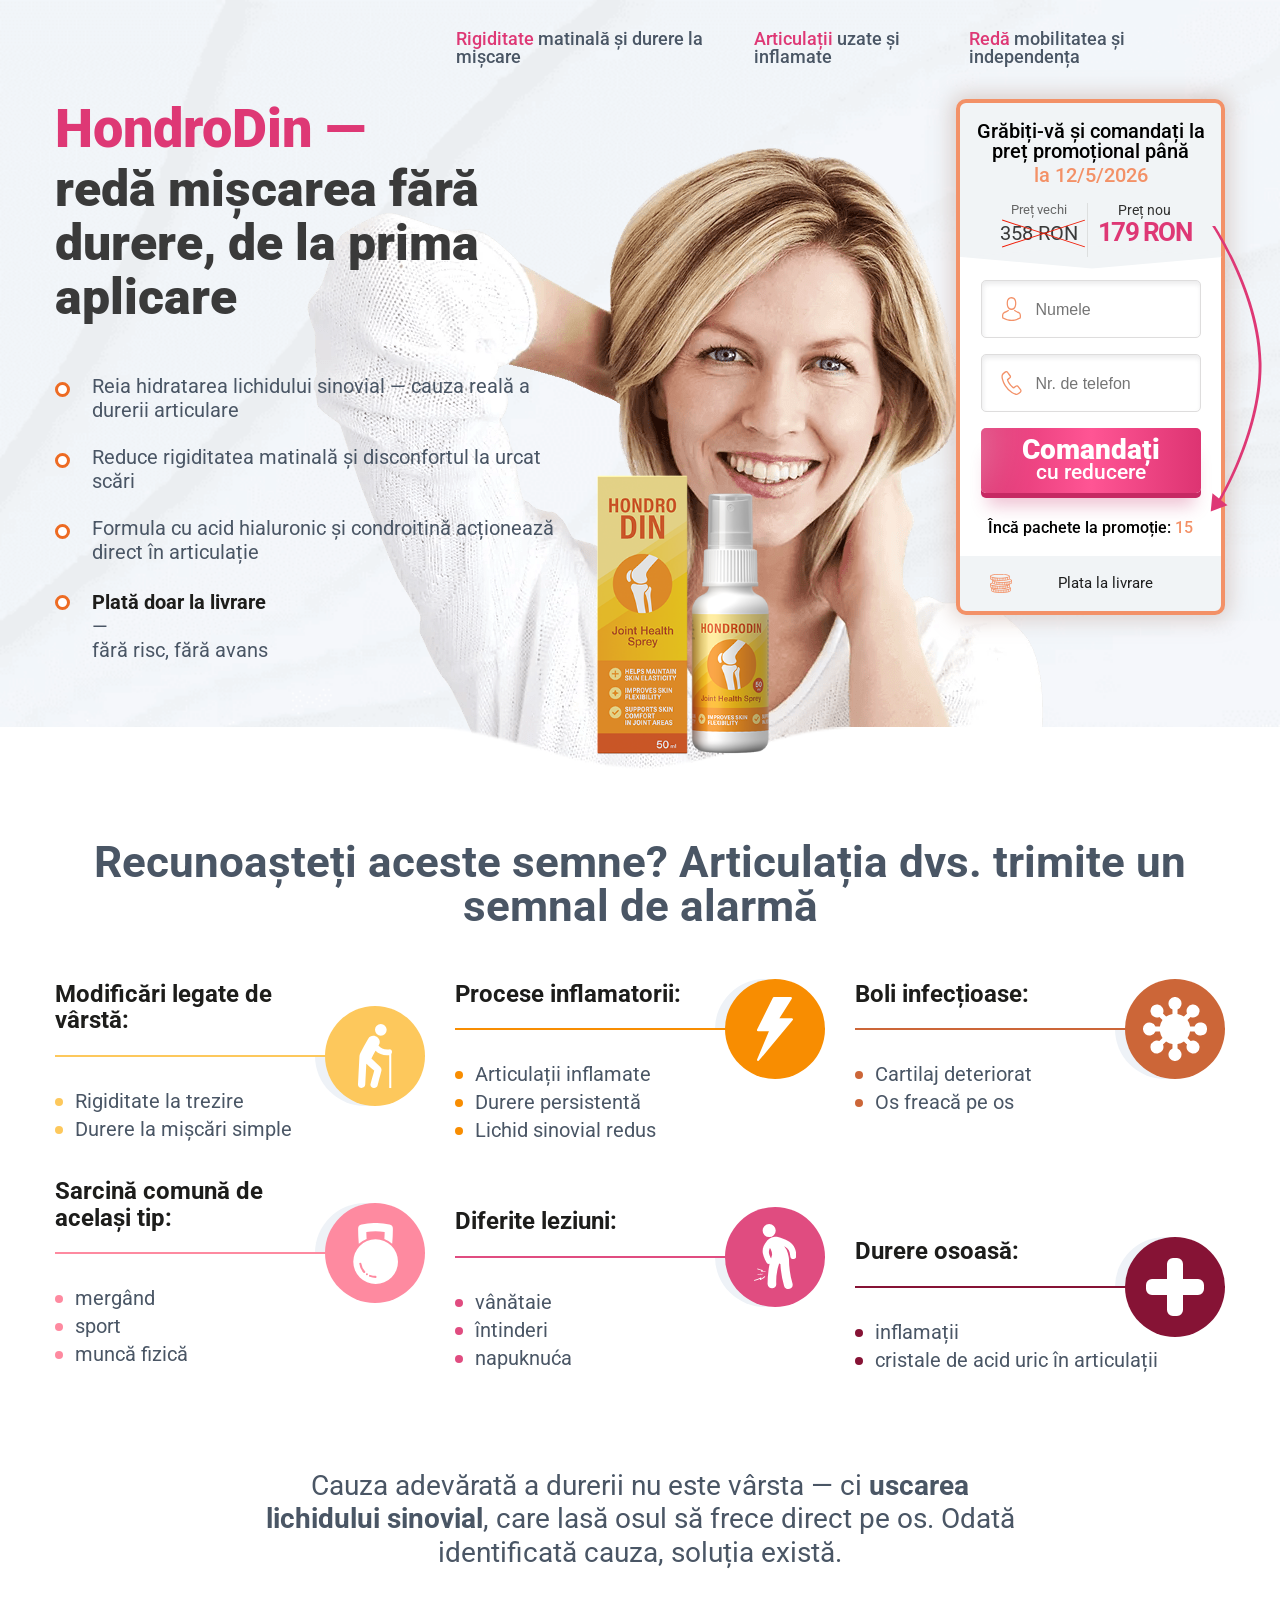
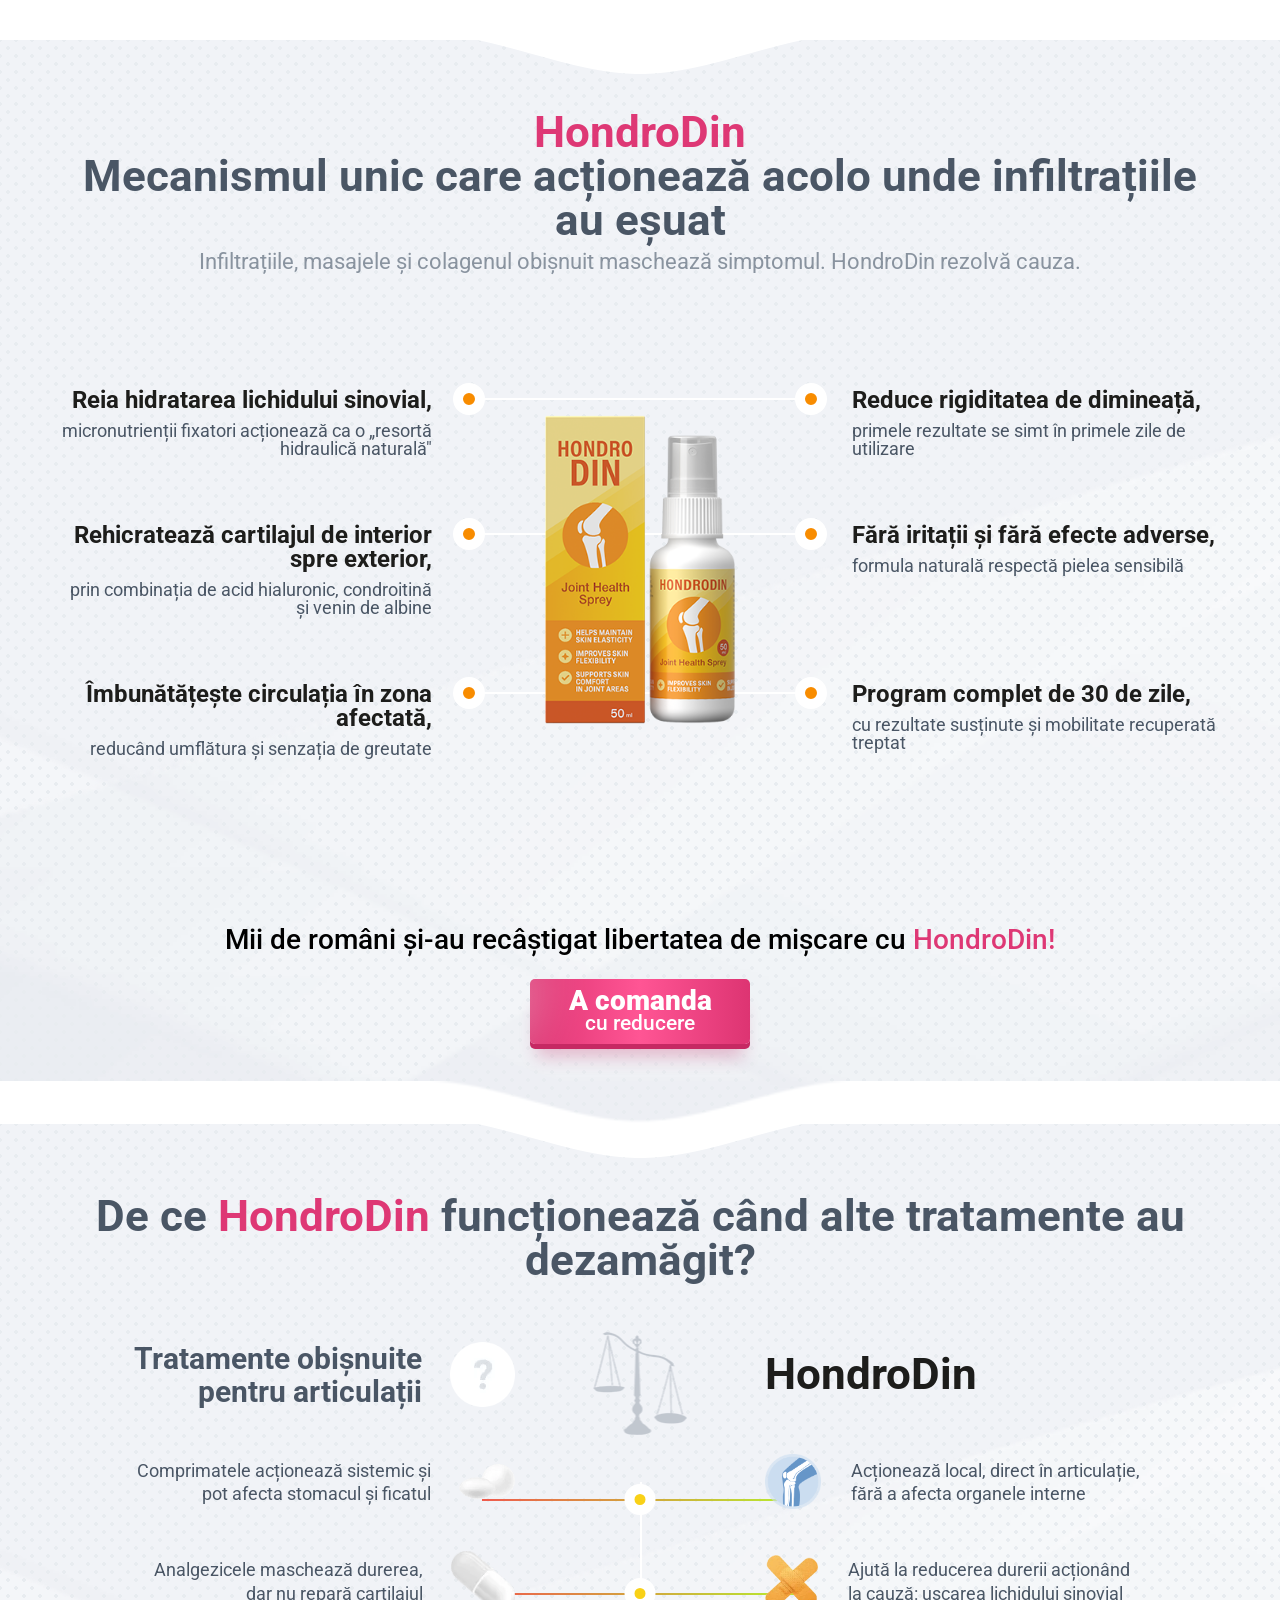
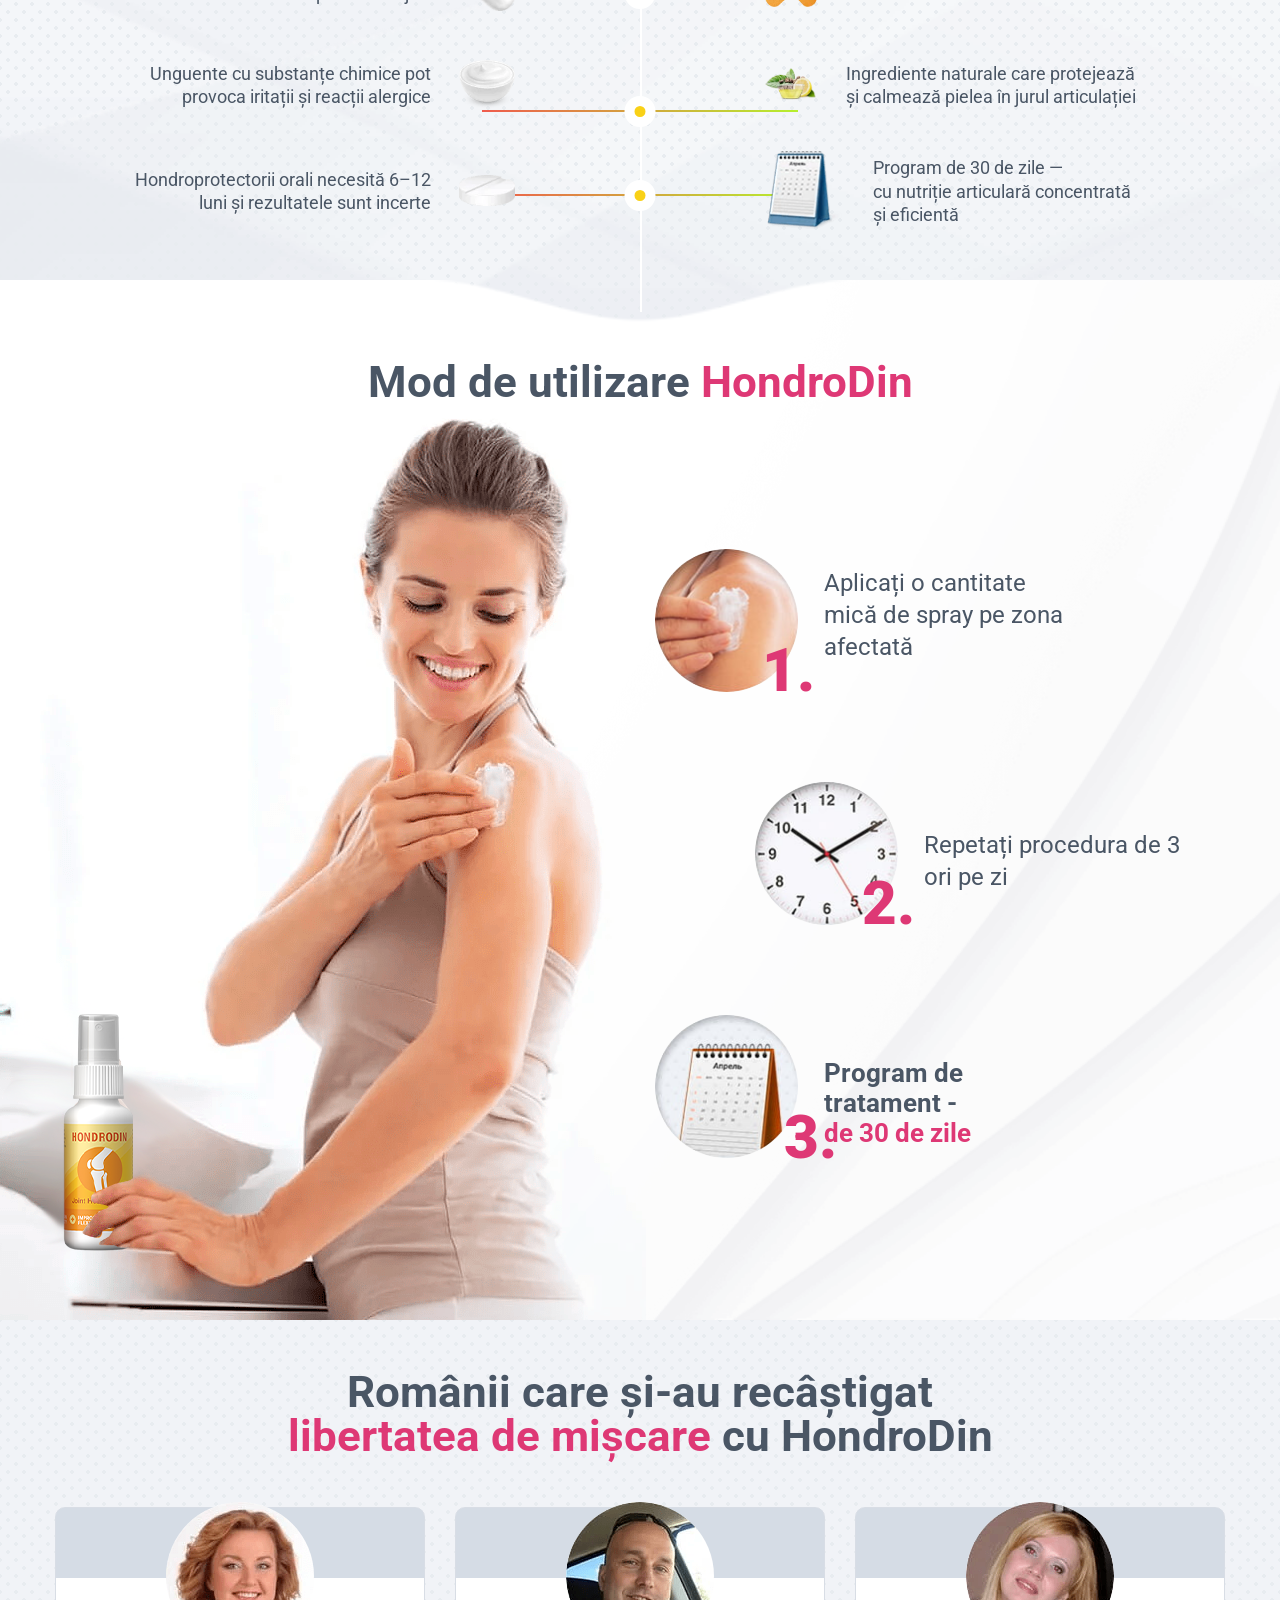
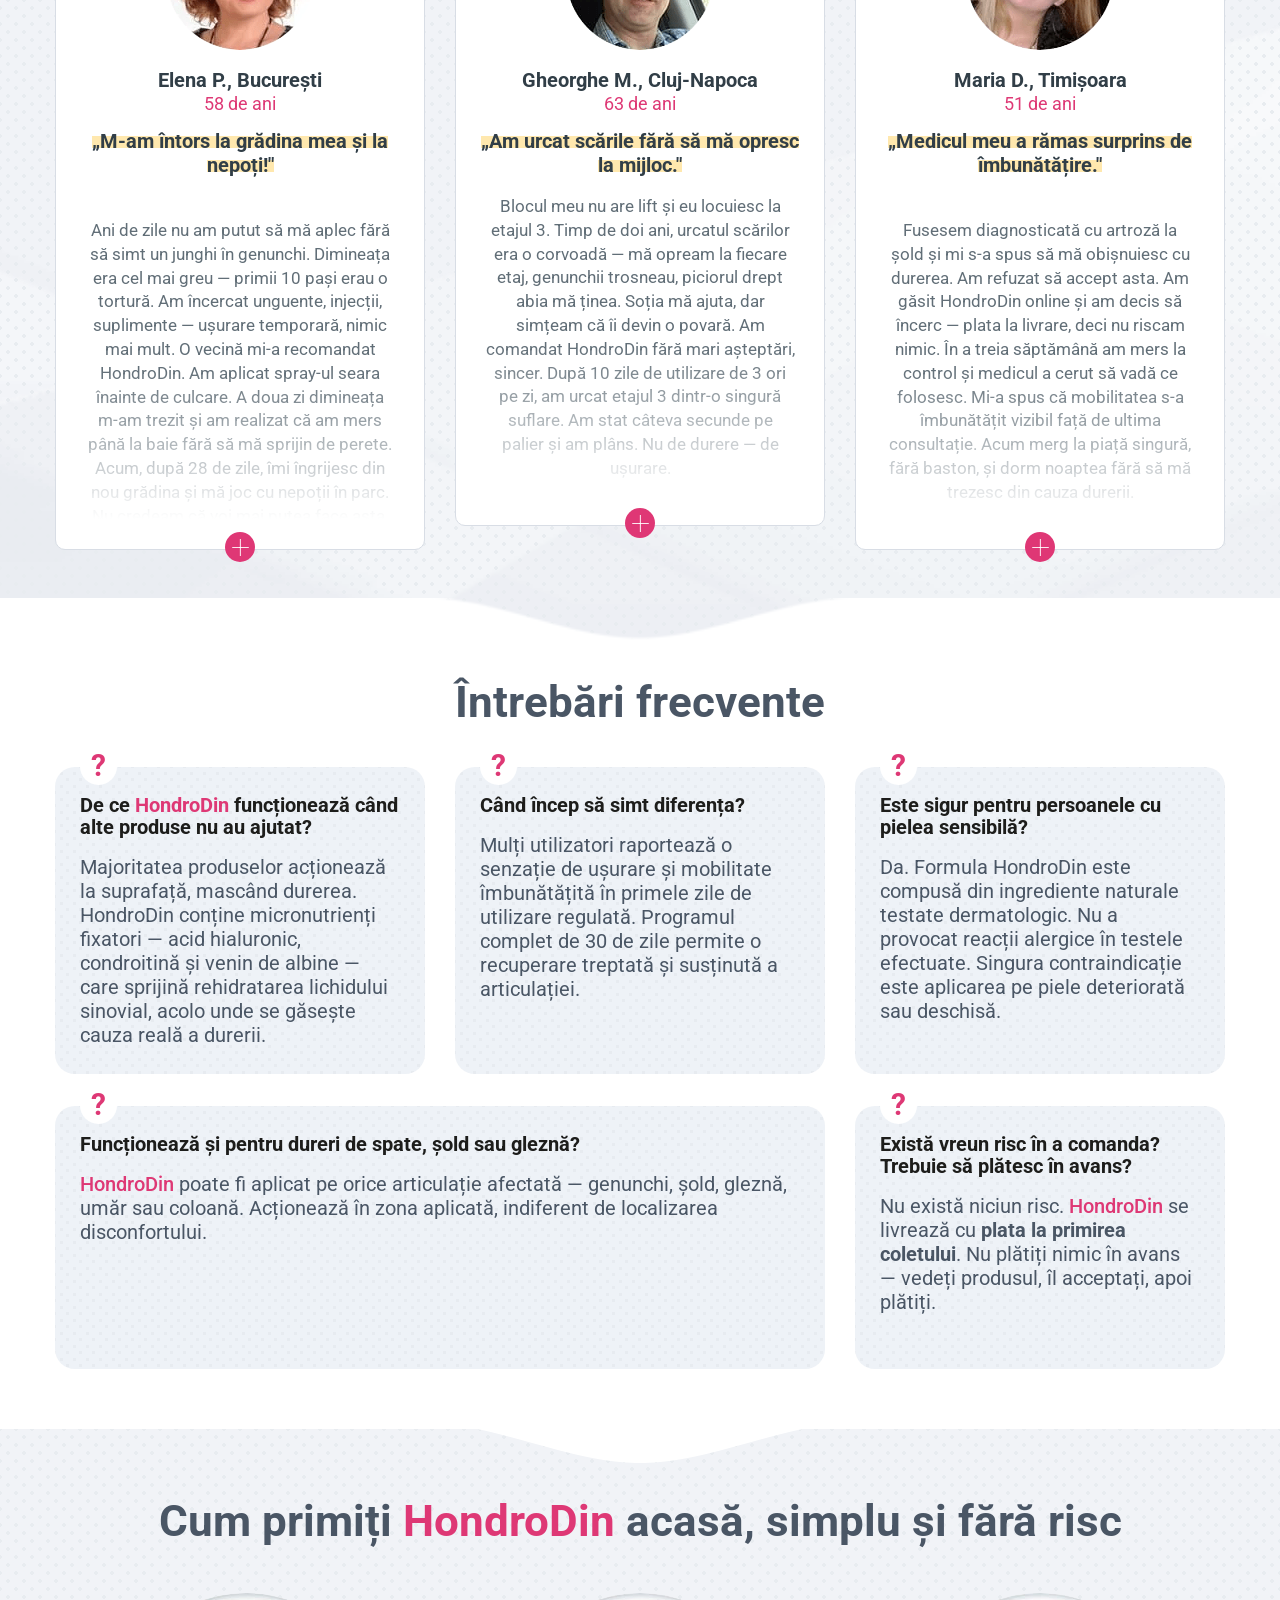
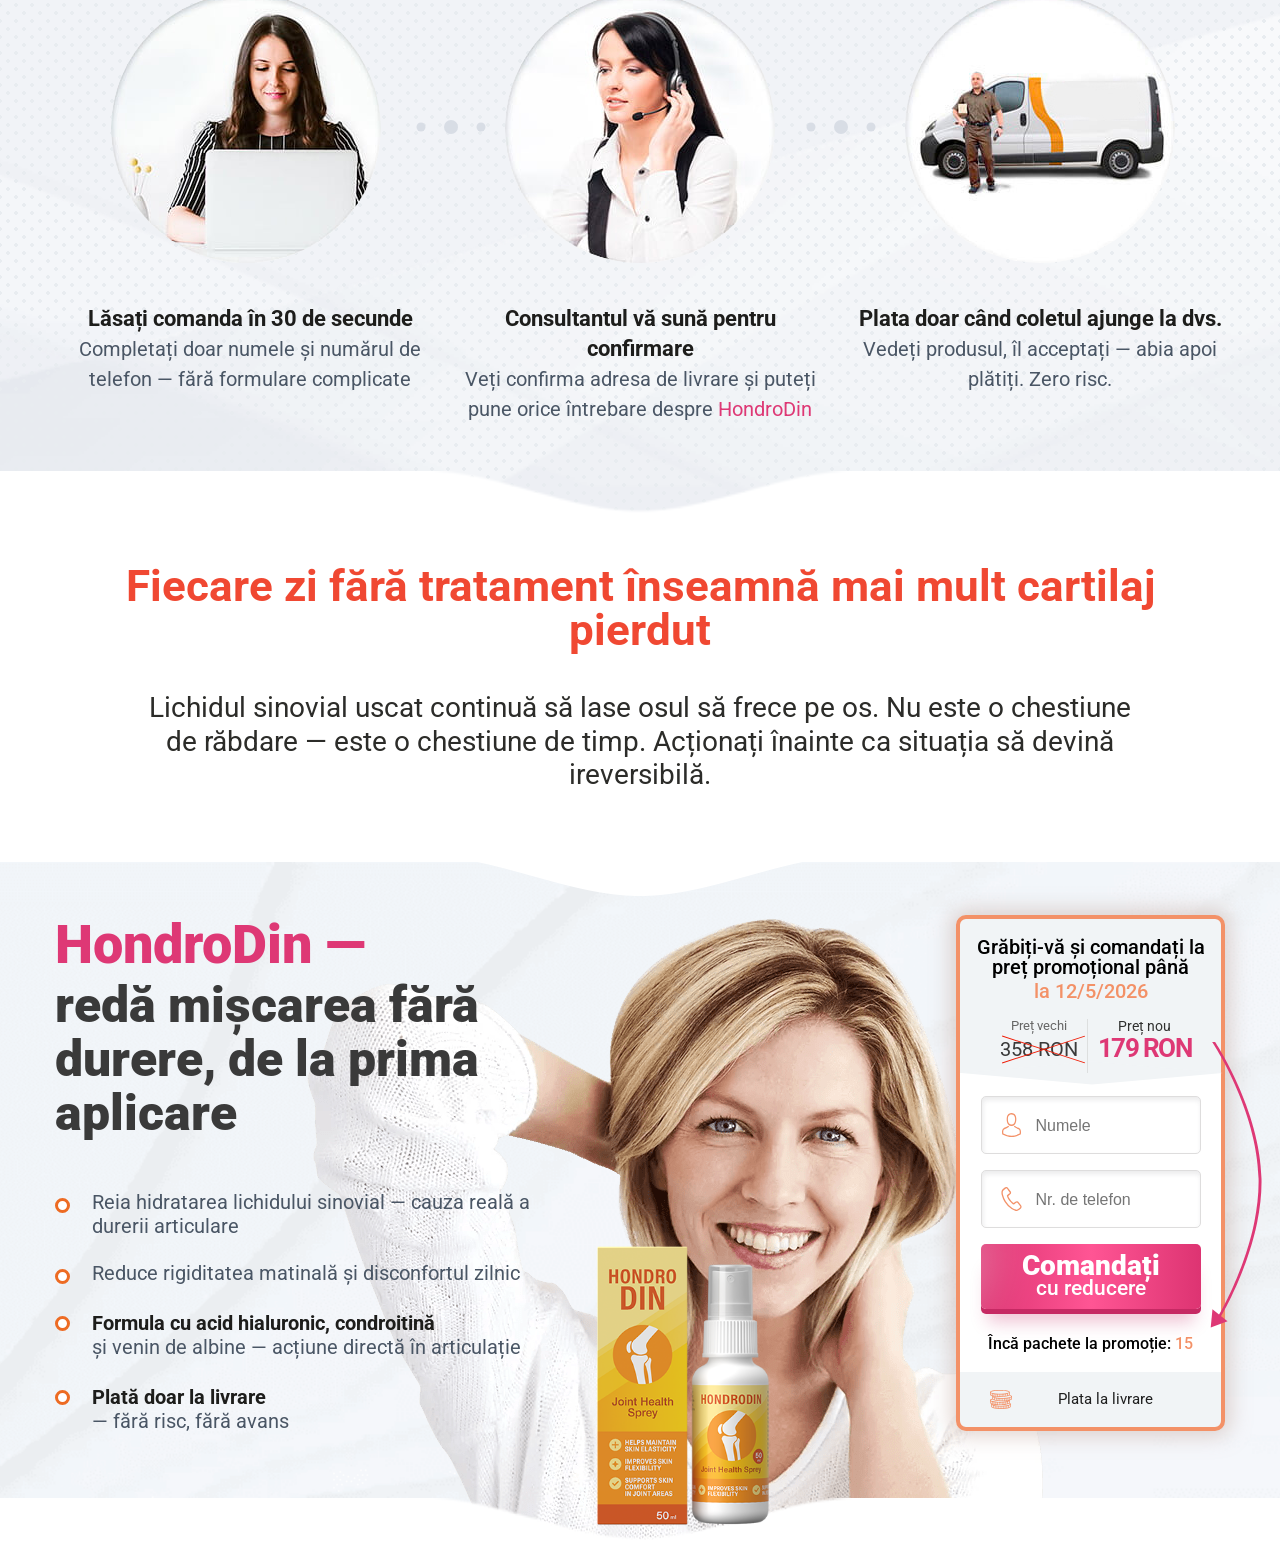
==== commit 1b73734a: "otimizacao: copy da landing page com os 4 pilares de conversao para o publico romeno" ====
--- a/index.html
+++ b/index.html
@@ -23,27 +23,27 @@
           <nav class="nav">
             <ul class="nav__list">
               <li class="nav__item">
-                <span class="nav__link"><span class="main-color">În</span> caz de inflamații acute</span>
+                <span class="nav__link"><span class="main-color">Rigiditate</span> matinală și durere la mișcare</span>
               </li>
               <li class="nav__item">
-                <span class="nav__link"><span class="main-color">Pentru </span> boli cronice</span>
+                <span class="nav__link"><span class="main-color">Articulații</span> uzate și inflamate</span>
               </li>
               <li class="nav__item">
-                <span class="nav__link"><span class="main-color">În </span> cazul modificărilor legate de vârstă</span>
+                <span class="nav__link"><span class="main-color">Redă</span> mobilitatea și independența</span>
               </li>
             </ul>
           </nav>
         </div>
         <div class="header__content">
           <div class="header__about">
-            <h1 class="header__title"><span class="main-color">HondroDin —</span> ameliorare rapidă a durerilor articulare</h1>
+            <h1 class="header__title"><span class="main-color">HondroDin —</span> redă mișcarea fără durere, de la prima aplicare</h1>
             <ul class="header__features">
-              <li class="header__features-item">Ameliorează rapid durerea datorită acțiunii veninului de albine</li>
-              <li class="header__features-item">Ajută la reducerea inflamațiilor datorită condroitinei</li>
-              <li class="header__features-item">Îmbunătățește mobilitatea articulațiilor datorită acidului hialuronic</li>
+              <li class="header__features-item">Reia hidratarea lichidului sinovial — cauza reală a durerii articulare</li>
+              <li class="header__features-item">Reduce rigiditatea matinală și disconfortul la urcat scări</li>
+              <li class="header__features-item">Formula cu acid hialuronic și condroitină acționează direct în articulație</li>
               <li class="header__features-item">
-                <b>Nu irită pielea datorită ingredientelor</b><br />
-                care ușurează
+                <b>Plată doar la livrare</b> —<br />
+                fără risc, fără avans
               </li>
             </ul>
           </div>
@@ -93,7 +93,7 @@
     </header>
     <section class="factors block">
       <div class="container">
-        <h2 class="title title-factors">Care sunt factorii care pot provoca dureri articulare?</h2>
+        <h2 class="title title-factors">Recunoașteți aceste semne? Articulația dvs. trimite un semnal de alarmă</h2>
         <div class="factors__wrap">
           <div class="factors__item factors__item-age">
             <p class="factors__name">Modificări legate de vârstă:</p>
@@ -105,8 +105,8 @@
               </div>
             </div>
             <ul class="factors__list">
-              <li class="factors__point">Uzura</li>
-              <li class="factors__point">Pierderea elasticității țesuturilor</li>
+              <li class="factors__point">Rigiditate la trezire</li>
+              <li class="factors__point">Durere la mișcări simple</li>
             </ul>
           </div>
           <div class="factors__item factors__item-process">
@@ -119,9 +119,9 @@
               </div>
             </div>
             <ul class="factors__list">
-              <li class="factors__point">artrită</li>
-              <li class="factors__point">bursită</li>
-              <li class="factors__point">sinovită și altele</li>
+              <li class="factors__point">Articulații inflamate</li>
+              <li class="factors__point">Durere persistentă</li>
+              <li class="factors__point">Lichid sinovial redus</li>
             </ul>
           </div>
           <div class="factors__item factors__item-infection">
@@ -134,8 +134,8 @@
               </div>
             </div>
             <ul class="factors__list">
-              <li class="factors__point">Boala Reiter</li>
-              <li class="factors__point">spondilită anchilozantă</li>
+              <li class="factors__point">Cartilaj deteriorat</li>
+              <li class="factors__point">Os freacă pe os</li>
             </ul>
           </div>
           <div class="factors__item factors__item-loads">
@@ -187,40 +187,40 @@
             </ul>
           </div>
         </div>
-        <p class="factors__conclusion">Nu este posibil să scăpați de toate aceste cauze ale bolilor, dar consecințele lor pot fi eliminate.</p>
+        <p class="factors__conclusion">Cauza adevărată a durerii nu este vârsta — ci <strong>uscarea lichidului sinovial</strong>, care lasă osul să frece direct pe os. Odată identificată cauza, soluția există.</p>
       </div>
     </section>
     <section class="solution block wave">
       <div class="container">
-        <h2 class="title title-solution"><span class="main-color">HondroDin</span><br />Ajută la rezolvarea rapidă a problemelor articulare</h2>
-        <p class="subtitle">Pentru boli acute și cronice</p>
+        <h2 class="title title-solution"><span class="main-color">HondroDin</span><br />Mecanismul unic care acționează acolo unde infiltrațiile au eșuat</h2>
+        <p class="subtitle">Infiltrațiile, masajele și colagenul obișnuit maschează simptomul. HondroDin rezolvă cauza.</p>
         <div class="solution__items">
           <div class="solution__row">
             <div class="item">
-              <p class="item__descr title-color"><span class="text-bold">Înlătură rapid durerea articulară,</span><br />Calmează neuronii receptori</p>
-            </div>
-            <div class="item">
-              <p class="item__descr title-color"><span class="text-bold">Normalizează funcția articulară,</span><br />Contribuie la refacerea țesuturilor articulare</p>
+              <p class="item__descr title-color"><span class="text-bold">Reia hidratarea lichidului sinovial,</span><br />micronutrienții fixatori acționează ca o „resortă hidraulică naturală"</p>
+            </div>
+            <div class="item">
+              <p class="item__descr title-color"><span class="text-bold">Reduce rigiditatea de dimineață,</span><br />primele rezultate se simt în primele zile de utilizare</p>
             </div>
           </div>
           <div class="solution__row">
             <div class="item">
-              <p class="item__descr title-color"><span class="text-bold">Ajută la reducerea umflăturii,</span><br />Îmbunătățește fluxul sanguin în zona afectată</p>
-            </div>
-            <div class="item">
-              <p class="item__descr title-color"><span class="text-bold">Nu irită pielea,</span><br />Ameliorează datorită ingredientelor naturale</p>
+              <p class="item__descr title-color"><span class="text-bold">Rehicratează cartilajul de interior spre exterior,</span><br />prin combinația de acid hialuronic, condroitină și venin de albine</p>
+            </div>
+            <div class="item">
+              <p class="item__descr title-color"><span class="text-bold">Fără iritații și fără efecte adverse,</span><br />formula naturală respectă pielea sensibilă</p>
             </div>
           </div>
           <div class="solution__row">
             <div class="item">
-              <p class="item__descr title-color"><span class="text-bold">Întărește articulațiile și vasele de sânge,</span><br />Normalizează metabolismul articular</p>
-            </div>
-            <div class="item">
-              <p class="item__descr title-color"><span class="text-bold">Acționează mai bine,</span><br />Datorită condroitinei din compoziție, se mărește eficiența tuturor componentelor</p>
-            </div>
-          </div>
-        </div>
-        <h3 class="solution__foot-title title-color">Recâștigați libertatea și ușurința mișcării cu <span class="main-color">HondroDin!</span></h3>
+              <p class="item__descr title-color"><span class="text-bold">Îmbunătățește circulația în zona afectată,</span><br />reducând umflătura și senzația de greutate</p>
+            </div>
+            <div class="item">
+              <p class="item__descr title-color"><span class="text-bold">Program complet de 30 de zile,</span><br />cu rezultate susținute și mobilitate recuperată treptat</p>
+            </div>
+          </div>
+        </div>
+        <h3 class="solution__foot-title title-color">Mii de români și-au recâștigat libertatea de mișcare cu <span class="main-color">HondroDin!</span></h3>
         <div class="center">
           <button class="btn btn-solution ever-popup-btn">A comanda<br /><span class="btn__small">cu reducere</span></button>
         </div>
@@ -228,11 +228,11 @@
     </section>
     <section class="compare block">
       <div class="container">
-        <h2 class="title">La <span class="main-color">HondroDin</span> au fost luate în considerare dezavantajele celor mai comune remedii pentru articulații</h2>
+        <h2 class="title">De ce <span class="main-color">HondroDin</span> funcționează când alte tratamente au dezamăgit?</h2>
         <div class="compare__items">
           <div class="compare__row first-row">
             <div class="compare__left">
-              <p class="compare__descr compare__descr-title text-bold">Mijloace tipice pentru articulații</p>
+              <p class="compare__descr compare__descr-title text-bold">Tratamente obișnuite pentru articulații</p>
               <div class="compare__img-wrap"><img class="compare__img" src="img/compare-item-1.png" alt="" /></div>
             </div>
             <div class="compare__right">
@@ -241,42 +241,42 @@
           </div>
           <div class="compare__row row-2">
             <div class="compare__left">
-              <p class="compare__descr">Comprimatele pot avea efecte dăunătoare asupra organelor interne</p>
+              <p class="compare__descr">Comprimatele acționează sistemic și pot afecta stomacul și ficatul</p>
               <div class="compare__img-wrap"><img class="compare__img" src="img/compare-item-3.png" alt="" /></div>
             </div>
             <div class="compare__right">
               <div class="compare__img-wrap"><img class="compare__img" src="img/compare-item-4.png" alt="" /></div>
-              <p class="compare__descr">Acționează direct, chiar în focarul bolii.</p>
+              <p class="compare__descr">Acționează local, direct în articulație, fără a afecta organele interne</p>
             </div>
           </div>
           <div class="compare__row row-3">
             <div class="compare__left">
-              <p class="compare__descr">Analgezicele doar ascund durerea</p>
+              <p class="compare__descr">Analgezicele maschează durerea, dar nu repară cartilajul</p>
               <div class="compare__img-wrap"><img class="item-img" src="img/compare-item-5.png" alt="" /></div>
             </div>
             <div class="compare__right">
               <div class="compare__img-wrap"><img class="item-img" src="img/compare-item-6.png" alt="" /></div>
-              <p class="compare__descr">Ajută la eliminarea completă a durerii</p>
+              <p class="compare__descr">Ajută la reducerea durerii acționând la cauză: uscarea lichidului sinovial</p>
             </div>
           </div>
           <div class="compare__row row-4">
             <div class="compare__left">
-              <p class="compare__descr">Folosirea incorectă a produselor poate provoca iritații ale pielii</p>
+              <p class="compare__descr">Unguente cu substanțe chimice pot provoca iritații și reacții alergice</p>
               <div class="compare__img-wrap"><img class="item-img" src="img/compare-item-7.png" alt="" /></div>
             </div>
             <div class="compare__right">
               <div class="compare__img-wrap"><img class="item-img" src="img/compare-item-8.png" alt="" /></div>
-              <p class="compare__descr">Are grijă de piele datorită acțiunii ingredientelor calmante</p>
+              <p class="compare__descr">Ingrediente naturale care protejează și calmează pielea în jurul articulației</p>
             </div>
           </div>
           <div class="compare__row row-5">
             <div class="compare__left">
-              <p class="compare__descr">Hondroprotectori<br />Este necesar să le luați între șase luni și un an</p>
+              <p class="compare__descr">Hondroprotectorii orali necesită 6–12 luni și rezultatele sunt incerte</p>
               <div class="compare__img-wrap"><img class="item-img" src="img/compare-item-9.png" alt="" /></div>
             </div>
             <div class="compare__right">
               <div class="compare__img-wrap"><img class="item-img" src="img/compare-item-10.png" alt="" /></div>
-              <p class="compare__descr">Program de tratament - <br />de 30 de zile</p>
+              <p class="compare__descr">Program de 30 de zile —<br />cu nutriție articulară concentrată și eficientă</p>
             </div>
           </div>
         </div>
@@ -305,37 +305,37 @@
     <section class="reviews block">
       <div class="container">
         <h2 class="title title-reviews">
-          Recenzii clienți,<br />
-          care au folosit deja HondroDin <span class="main-color">HondroDin</span>
+          Românii care și-au recâștigat<br />
+          <span class="main-color">libertatea de mișcare</span> cu HondroDin
         </h2>
         <div class="reviews__wrap reviews__slider">
           <div class="reviews__item">
             <div class="reviews__img"><img src="img/reviews1.png" alt="" /></div>
             <div class="reviews__info">
-              <p class="reviews__about">Elena P., București,</p>
-              <p class="reviews__age">42 de ani</p>
-              <p class="reviews__quotes">Mă mișc mult mai ușor!</p>
-              <p class="reviews__text reviews__text-1">Am avut artroză, genunchii mă dureau îngrozitor. De la crema pe care am folosit-o 6 zile, au apărut câteva bășici pe piele de până la un centimetru. A trebuit să întrerup cura și să iau medicamente pentru alergie. Tot acest timp nu am putut trăi din cauza durerilor articulare. Și o prietenă mi-a recomandat HondroDin. Ei bine, am început să folosesc acest spray, iar pastilele pentru alergie le-am ținut la îndemână. Dar știți, nu mi-au fost de folos! Și deși mișcările bruște ale genunchilor și brațelor încă provoacă durere (îl folosesc de 10 zile), dar în comparație cu ceea ce a fost — cer și pământ.</p>
+              <p class="reviews__about">Elena P., București</p>
+              <p class="reviews__age">58 de ani</p>
+              <p class="reviews__quotes">„M-am întors la grădina mea și la nepoți!"</p>
+              <p class="reviews__text reviews__text-1">Ani de zile nu am putut să mă aplec fără să simt un junghi în genunchi. Dimineața era cel mai greu — primii 10 pași erau o tortură. Am încercat unguente, injecții, suplimente — ușurare temporară, nimic mai mult. O vecină mi-a recomandat HondroDin. Am aplicat spray-ul seara înainte de culcare. A doua zi dimineața m-am trezit și am realizat că am mers până la baie fără să mă sprijin de perete. Acum, după 28 de zile, îmi îngrijesc din nou grădina și mă joc cu nepoții în parc. Nu credeam că voi mai putea face asta.</p>
               <div class="reviews__plus">+</div>
             </div>
           </div>
           <div class="reviews__item">
             <div class="reviews__img"><img src="img/reviews2.png" alt="" /></div>
             <div class="reviews__info">
-              <p class="reviews__about">Andrei M., Cluj-Napoca</p>
-              <p class="reviews__age">37 de ani</p>
-              <p class="reviews__quotes">Îmi place viteza cu care HondroDin reduce durerea.</p>
-              <p class="reviews__text">La mine problema cu articulațiile a apărut prima dată — inflamația gleznei. Nici nu știu cum s-a întâmplat. Durerea era groaznică, pielea s-a înroșit, nu puteam să calc pe picior. Primele zile am încercat diverse unguente. Doar unul a ajutat puțin, cu efect de încălzire: durerea trecea după aproximativ 40 de minute și ținea 2–3 ore. Celelalte doar îmi făceau piciorul mai umflat! Un prieten sportiv m-a ajutat, mi-a adus un pachet cu HondroDin. Am pulverizat imediat spray-ul pe picior — și durerea a dispărut înainte ca prietenul meu să plece! Adică după 7–8 minute! Am folosit de trei ori pe zi, a fost suficient. Inflamația a dispărut complet în 5 zile. Apoi am comandat HondroDin pe site și am continuat programul de tratament. Părerea mea despre spray: excelent, practic și eficient!</p>
+              <p class="reviews__about">Gheorghe M., Cluj-Napoca</p>
+              <p class="reviews__age">63 de ani</p>
+              <p class="reviews__quotes">„Am urcat scările fără să mă opresc la mijloc."</p>
+              <p class="reviews__text">Blocul meu nu are lift și eu locuiesc la etajul 3. Timp de doi ani, urcatul scărilor era o corvoadă — mă opream la fiecare etaj, genunchii trosneau, piciorul drept abia mă ținea. Soția mă ajuta, dar simțeam că îi devin o povară. Am comandat HondroDin fără mari așteptări, sincer. După 10 zile de utilizare de 3 ori pe zi, am urcat etajul 3 dintr-o singură suflare. Am stat câteva secunde pe palier și am plâns. Nu de durere — de ușurare.</p>
               <div class="reviews__plus">+</div>
             </div>
           </div>
           <div class="reviews__item">
             <div class="reviews__img"><img src="img/reviews3.png" alt="" /></div>
             <div class="reviews__info">
-              <p class="reviews__about">Ioana D., Timișoara</p>
-              <p class="reviews__age">35 de ani</p>
-              <p class="reviews__quotes">HondroDin acționează perfect.</p>
-              <p class="reviews__text reviews__text-1">După un artrită infecțioasă severă, l-am întrebat pe ortoped: „Când pot merge la antrenament?” Mi-a răspuns: „Ce antrenamente? Acum va trebui să aveți grijă de genunchi toată viața! Sau vreți să deveniți invalidă?” Deja renunțasem, până când mi-a ajuns în mâini HondroDin. Am început să folosesc spray-ul. În 35–40 de zile am putut merge 6 km fără dureri articulare. O săptămână mai târziu am mers la antrenament și până astăzi mă simt minunat!</p>
+              <p class="reviews__about">Maria D., Timișoara</p>
+              <p class="reviews__age">51 de ani</p>
+              <p class="reviews__quotes">„Medicul meu a rămas surprins de îmbunătățire."</p>
+              <p class="reviews__text reviews__text-1">Fusesem diagnosticată cu artroză la șold și mi s-a spus să mă obișnuiesc cu durerea. Am refuzat să accept asta. Am găsit HondroDin online și am decis să încerc — plata la livrare, deci nu riscam nimic. În a treia săptămână am mers la control și medicul a cerut să vadă ce folosesc. Mi-a spus că mobilitatea s-a îmbunătățit vizibil față de ultima consultație. Acum merg la piață singură, fără baston, și dorm noaptea fără să mă trezesc din cauza durerii.</p>
               <div class="reviews__plus">+</div>
             </div>
           </div>
@@ -344,59 +344,59 @@
     </section>
     <section class="questions block">
       <div class="container">
-        <h2 class="title">Ne întreabă</h2>
+        <h2 class="title">Întrebări frecvente</h2>
         <div class="questions__list">
           <div class="questions__item">
             <span class="questions__more"></span>
-            <h3 class="questions__q"><span class="main-color">HondroDin</span> poate provoca alergie?</h3>
-            <p class="questions__a">Spray-ul este compus din ingrediente naturale. La testarea spray-ului, nu au fost identificate reacții alergice. Reacțiile alergice pot apărea doar în caz de intoleranță individuală la componente.</p>
+            <h3 class="questions__q">De ce <span class="main-color">HondroDin</span> funcționează când alte produse nu au ajutat?</h3>
+            <p class="questions__a">Majoritatea produselor acționează la suprafață, mascând durerea. HondroDin conține micronutrienți fixatori — acid hialuronic, condroitină și venin de albine — care sprijină rehidratarea lichidului sinovial, acolo unde se găsește cauza reală a durerii.</p>
           </div>
           <div class="questions__item">
             <span class="questions__more"></span>
-            <h3 class="questions__q"><span class="main-color">HondroDin</span> ajută pentru durerile de spate?</h3>
-            <p class="questions__a">Da, ajută la ameliorarea durerii și inflamației în caz de entorse, sciatică, osteocondroză, alte boli și leziuni ale coloanei vertebrale.</p>
+            <h3 class="questions__q">Când încep să simt diferența?</h3>
+            <p class="questions__a">Mulți utilizatori raportează o senzație de ușurare și mobilitate îmbunătățită în primele zile de utilizare regulată. Programul complet de 30 de zile permite o recuperare treptată și susținută a articulației.</p>
           </div>
           <div class="questions__item">
             <span class="questions__more"></span>
-            <h3 class="questions__q">Am greșit în trimiterea cererii. Ce trebuie să fac?</h3>
-            <p class="questions__a">Intrați pe site cât mai curând posibil și retrimiteți cererea. Un consultant vă va suna și va corecta datele.</p>
+            <h3 class="questions__q">Este sigur pentru persoanele cu pielea sensibilă?</h3>
+            <p class="questions__a">Da. Formula HondroDin este compusă din ingrediente naturale testate dermatologic. Nu a provocat reacții alergice în testele efectuate. Singura contraindicație este aplicarea pe piele deteriorată sau deschisă.</p>
           </div>
           <div class="questions__item">
             <span class="questions__more"></span>
-            <h3 class="questions__q">Mama are dureri de genunchi, dar nu sunt sigură de diagnosticul ei. &nbsp;<br />Cum să afli dacă acest spray este potrivit pentru ea?</h3>
-            <p class="questions__a"><span class="main-color">HondroDin</span> are un spectru foarte larg de acțiune. Se luptă cu aproape toate problemele cunoscute ale articulațiilor, precum și cu tendoanele și mușchii adiacenți. Spray-ul ajută la restabilirea sănătății articulațiilor indiferent de cauza problemei — fie că este vorba de traumă, infecție sau alte leziuni ale țesuturilor.</p>
+            <h3 class="questions__q">Funcționează și pentru dureri de spate, șold sau gleznă?</h3>
+            <p class="questions__a"><span class="main-color">HondroDin</span> poate fi aplicat pe orice articulație afectată — genunchi, șold, gleznă, umăr sau coloană. Acționează în zona aplicată, indiferent de localizarea disconfortului.</p>
           </div>
           <div class="questions__item">
             <span class="questions__more"></span>
-            <h3 class="questions__q">Care sunt contraindicațiile utilizării <span class="main-color"> HondroDin</span>?</h3>
-            <p class="questions__a">Nu aplicați <span class="main-color">HondroDin</span> pe pielea deteriorată. &nbsp; <br />Contraindicația poate fi doar intoleranța individuală la componentele din compoziție.</p>
+            <h3 class="questions__q">Există vreun risc în a comanda? Trebuie să plătesc în avans?</h3>
+            <p class="questions__a">Nu există niciun risc. <span class="main-color">HondroDin</span> se livrează cu <strong>plata la primirea coletului</strong>. Nu plătiți nimic în avans — vedeți produsul, îl acceptați, apoi plătiți.</p>
           </div>
         </div>
       </div>
     </section>
     <section class="order block wave">
       <div class="container">
-        <h2 class="title">Cum să comandați original <span class="main-color">HondroDin</span></h2>
+        <h2 class="title">Cum primiți <span class="main-color">HondroDin</span> acasă, simplu și fără risc</h2>
         <ul class="order__list">
           <li class="order__item">
             <div class="order__img order__img--1"><img src="img/order__img-1.jpg" /></div>
             <div class="order__text">
-              <h3 class="order__title">Completați comanda</h3>
-              <p class="order__desc">Trebuie să lăsați numele și numărul de telefon</p>
+              <h3 class="order__title">Lăsați comanda în 30 de secunde</h3>
+              <p class="order__desc">Completați doar numele și numărul de telefon — fără formulare complicate</p>
             </div>
           </li>
           <li class="order__item">
             <div class="order__img order__img--2"><img src="img/order__img-2.jpg" /></div>
             <div class="order__text">
-              <h3 class="order__title">Răspundeți la apelul operatorului</h3>
-              <p class="order__desc">Îi veți oferi datele despre adresă și el va răspunde la toate întrebările dvs. despre <span class="main-color">HondroDin</span></p>
+              <h3 class="order__title">Consultantul vă sună pentru confirmare</h3>
+              <p class="order__desc">Veți confirma adresa de livrare și puteți pune orice întrebare despre <span class="main-color">HondroDin</span></p>
             </div>
           </li>
           <li class="order__item order__item--3">
             <div class="order__img"><img src="img/order__img-3.jpg" /></div>
             <div class="order__text">
-              <h3 class="order__title">Plata la livrare</h3>
-              <p class="order__desc">Fără avans!</p>
+              <h3 class="order__title">Plata doar când coletul ajunge la dvs.</h3>
+              <p class="order__desc">Vedeți produsul, îl acceptați — abia apoi plătiți. Zero risc.</p>
             </div>
           </li>
         </ul>
@@ -404,8 +404,8 @@
     </section>
     <section class="attention block">
       <div class="container">
-        <h2 class="title title-attention"><span class="attention-color">Nu îndurați durerea articulară!</span></h2>
-        <p class="attention__text">Dacă nu eliminați inflamația și nu începeți procesul de recuperare, boala se poate agrava. Evitați complicațiile și acționați acum!</p>
+        <h2 class="title title-attention"><span class="attention-color">Fiecare zi fără tratament înseamnă mai mult cartilaj pierdut</span></h2>
+        <p class="attention__text">Lichidul sinovial uscat continuă să lase osul să frece pe os. Nu este o chestiune de răbdare — este o chestiune de timp. Acționați înainte ca situația să devină ireversibilă.</p>
       </div>
     </section>
     <section class="header wave">
@@ -415,12 +415,12 @@
         </div>
         <div class="header__content">
           <div class="header__about">
-            <h1 class="header__title"><span class="main-color">HondroDin —</span> ameliorare rapidă a durerilor articulare</h1>
+            <h1 class="header__title"><span class="main-color">HondroDin —</span> redă mișcarea fără durere, de la prima aplicare</h1>
             <ul class="header__features">
-              <li class="header__features-item">Ameliorează rapid durerea datorită acțiunii veninului de albine</li>
-              <li class="header__features-item">Ajută la reducerea inflamațiilor datorită condroitinei</li>
-              <li class="header__features-item"><b>Îmbunătățește mobilitatea articulațiilor datorită acidului hialuronic</b> și alantoinului</li>
-              <li class="header__features-item"><b>Nu irită pielea datorită ingredientelor</b> care ușurează</li>
+              <li class="header__features-item">Reia hidratarea lichidului sinovial — cauza reală a durerii articulare</li>
+              <li class="header__features-item">Reduce rigiditatea matinală și disconfortul zilnic</li>
+              <li class="header__features-item"><b>Formula cu acid hialuronic, condroitină</b> și venin de albine — acțiune directă în articulație</li>
+              <li class="header__features-item"><b>Plată doar la livrare</b> — fără risc, fără avans</li>
             </ul>
           </div>
           <div class="header__prod">
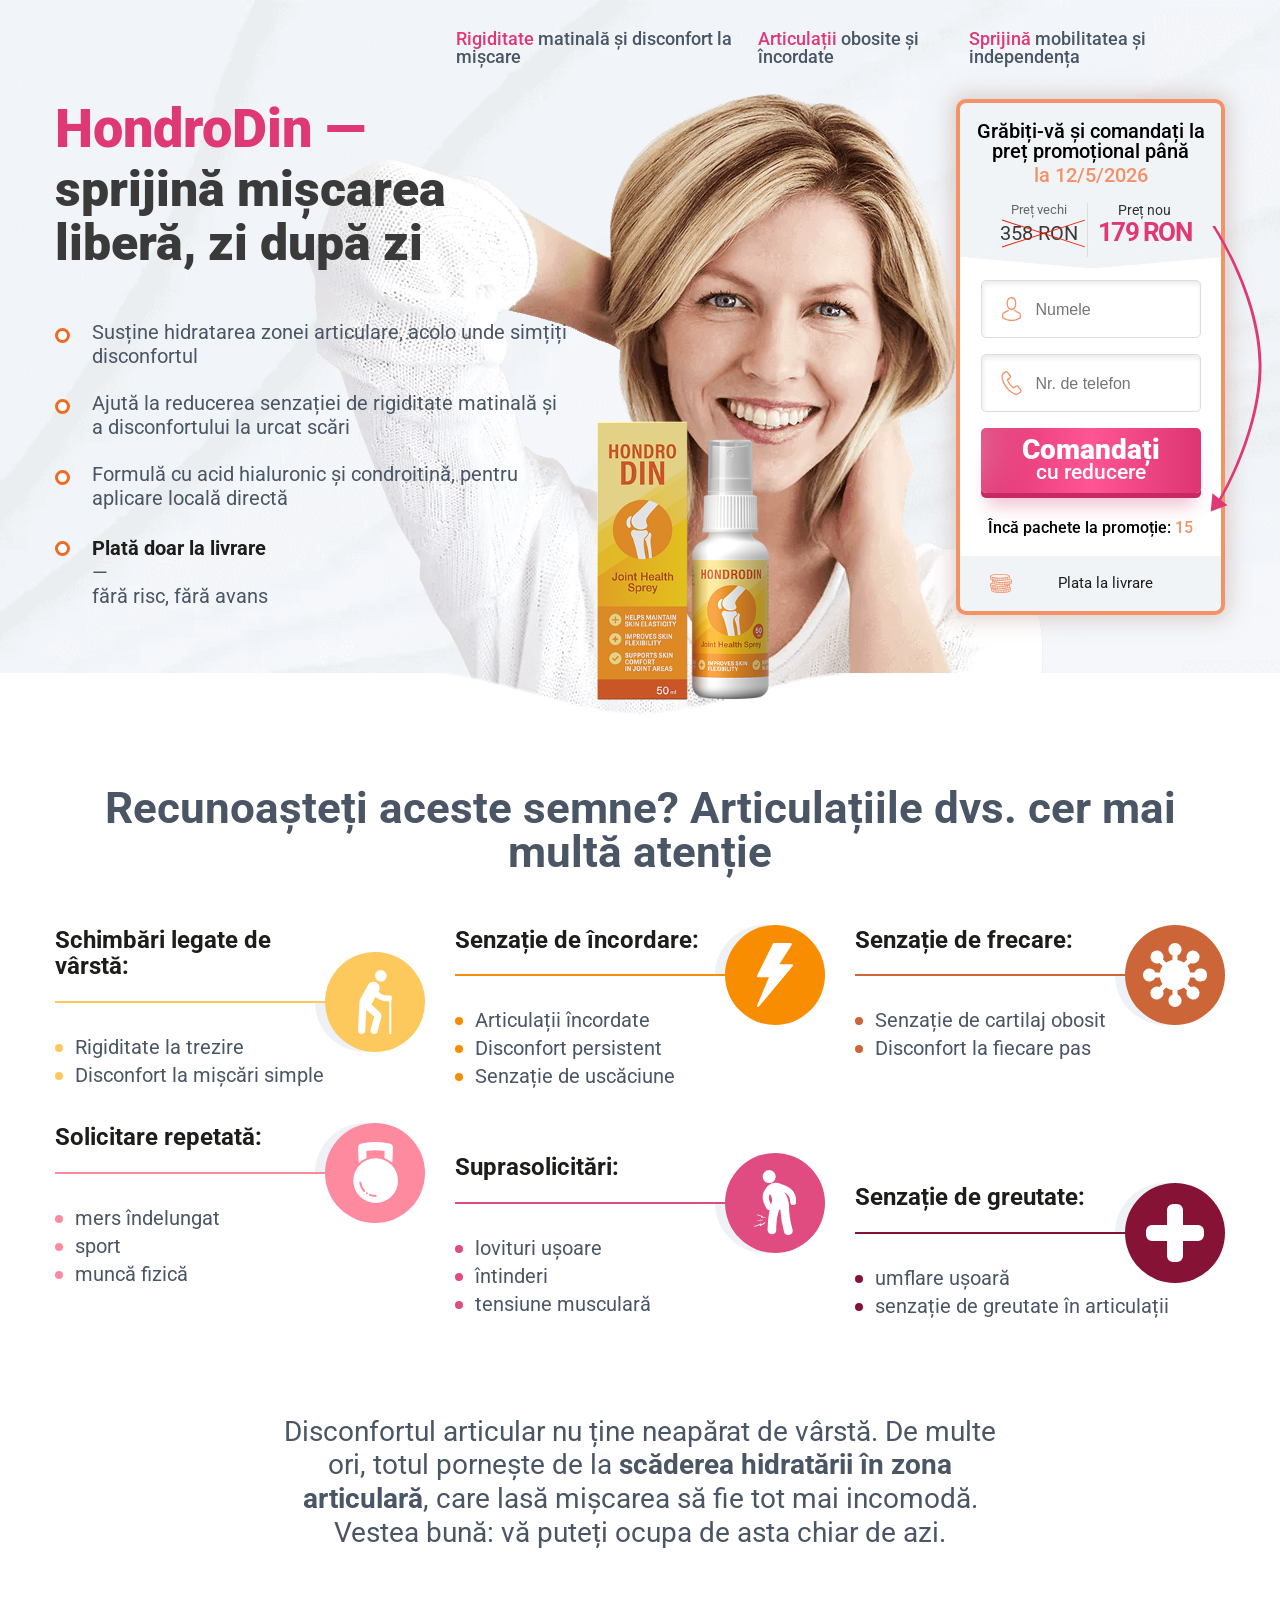
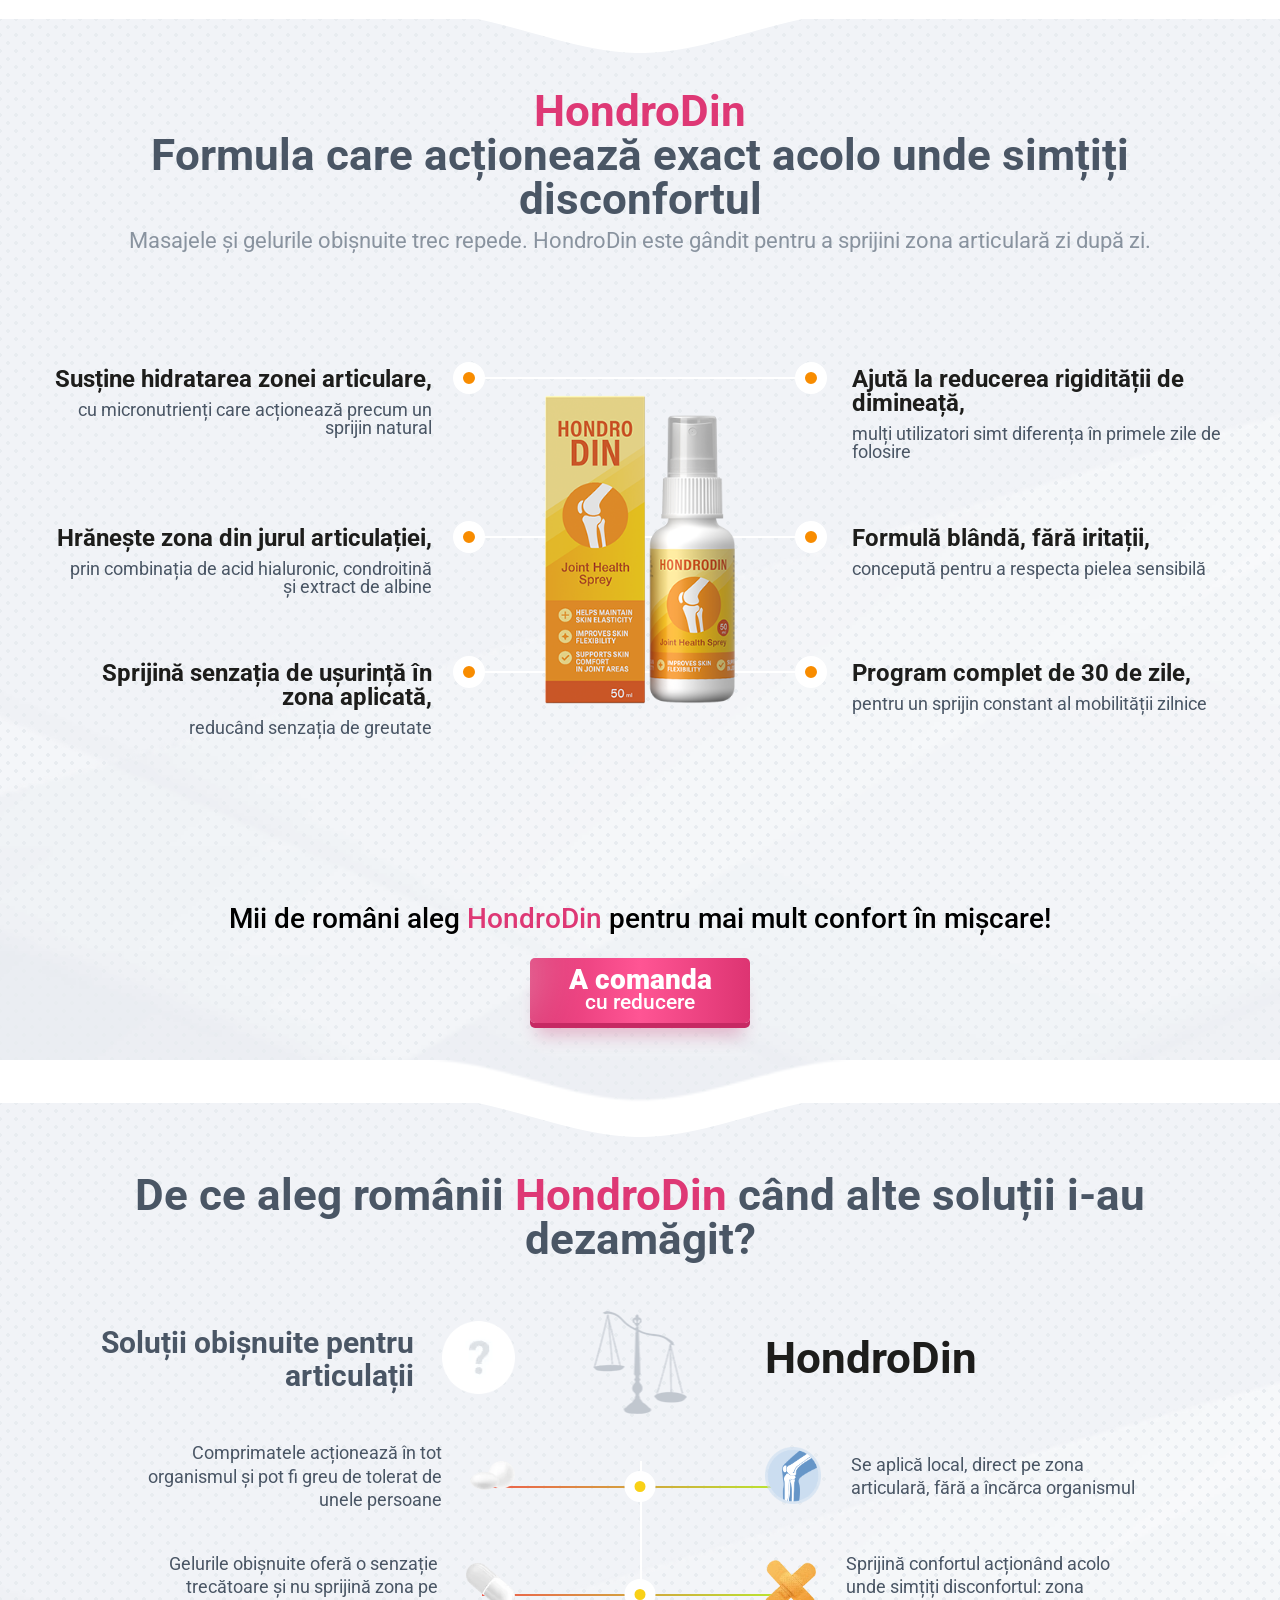
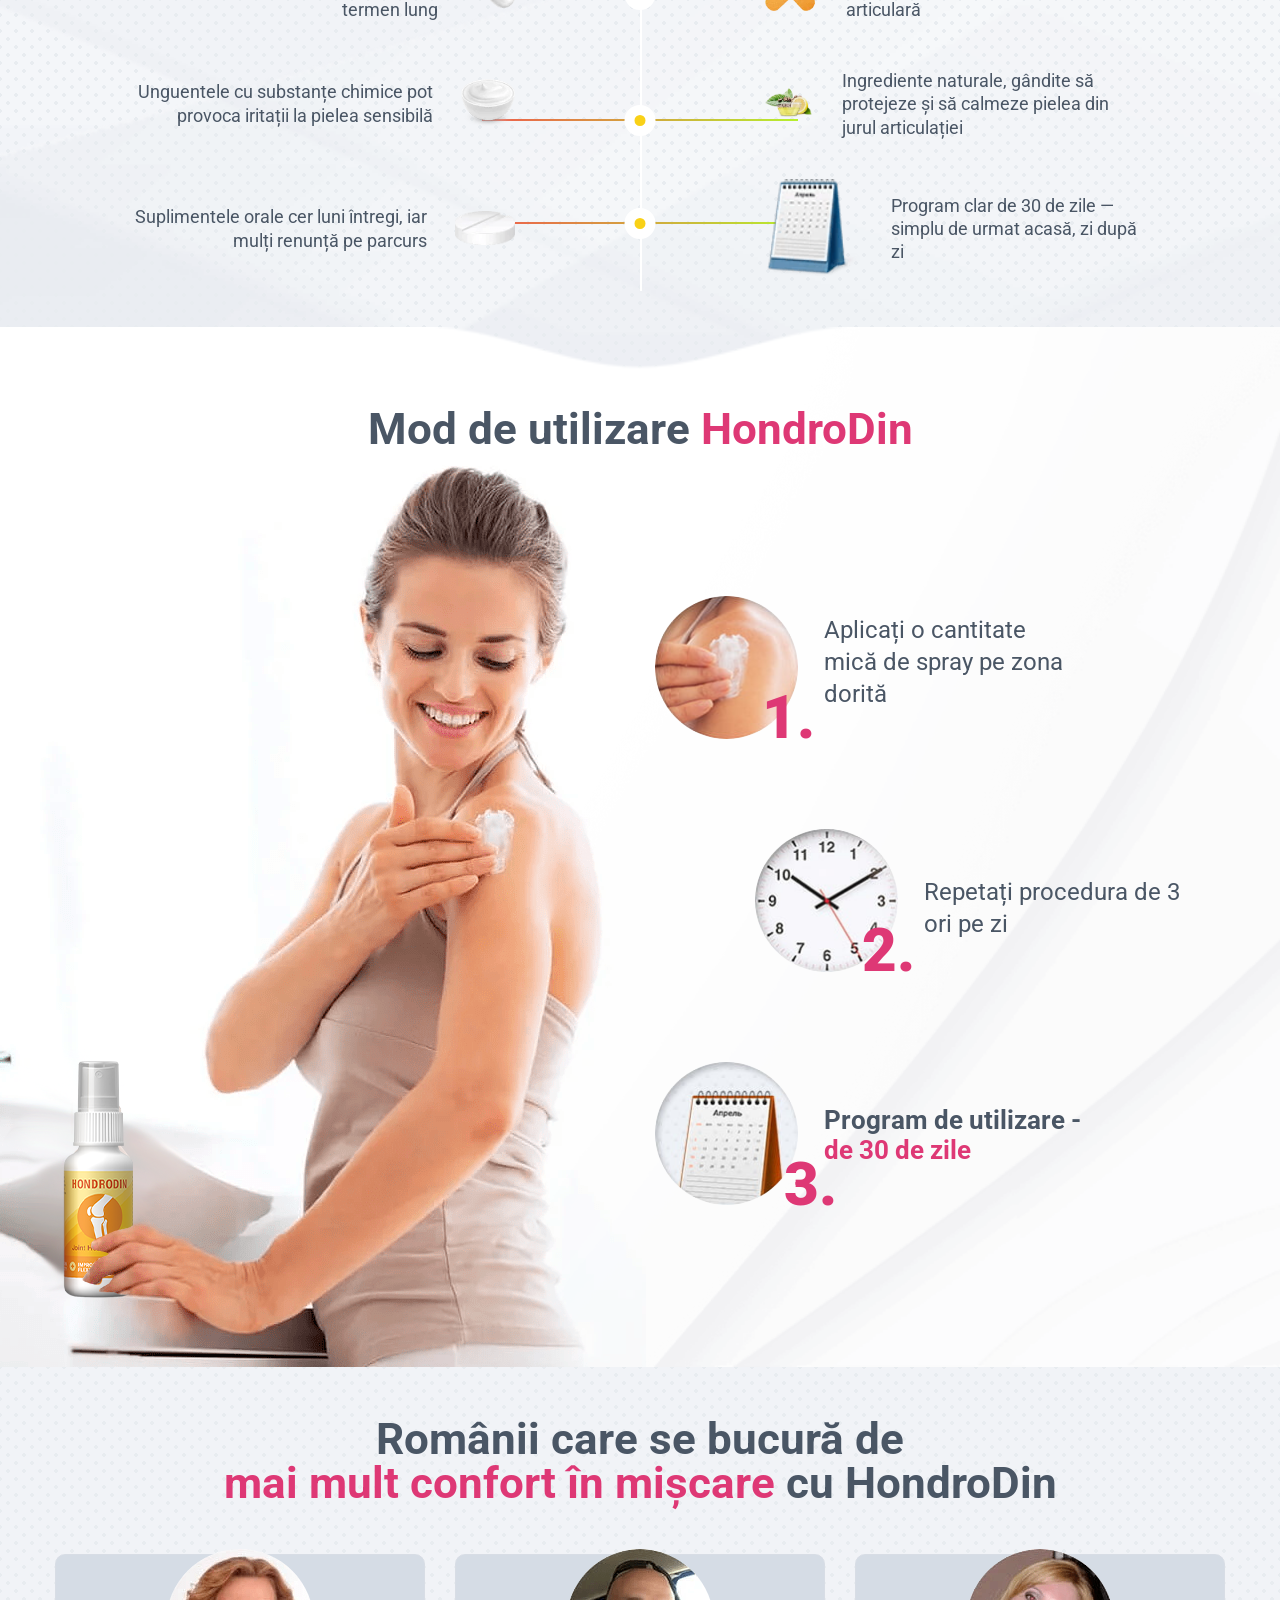
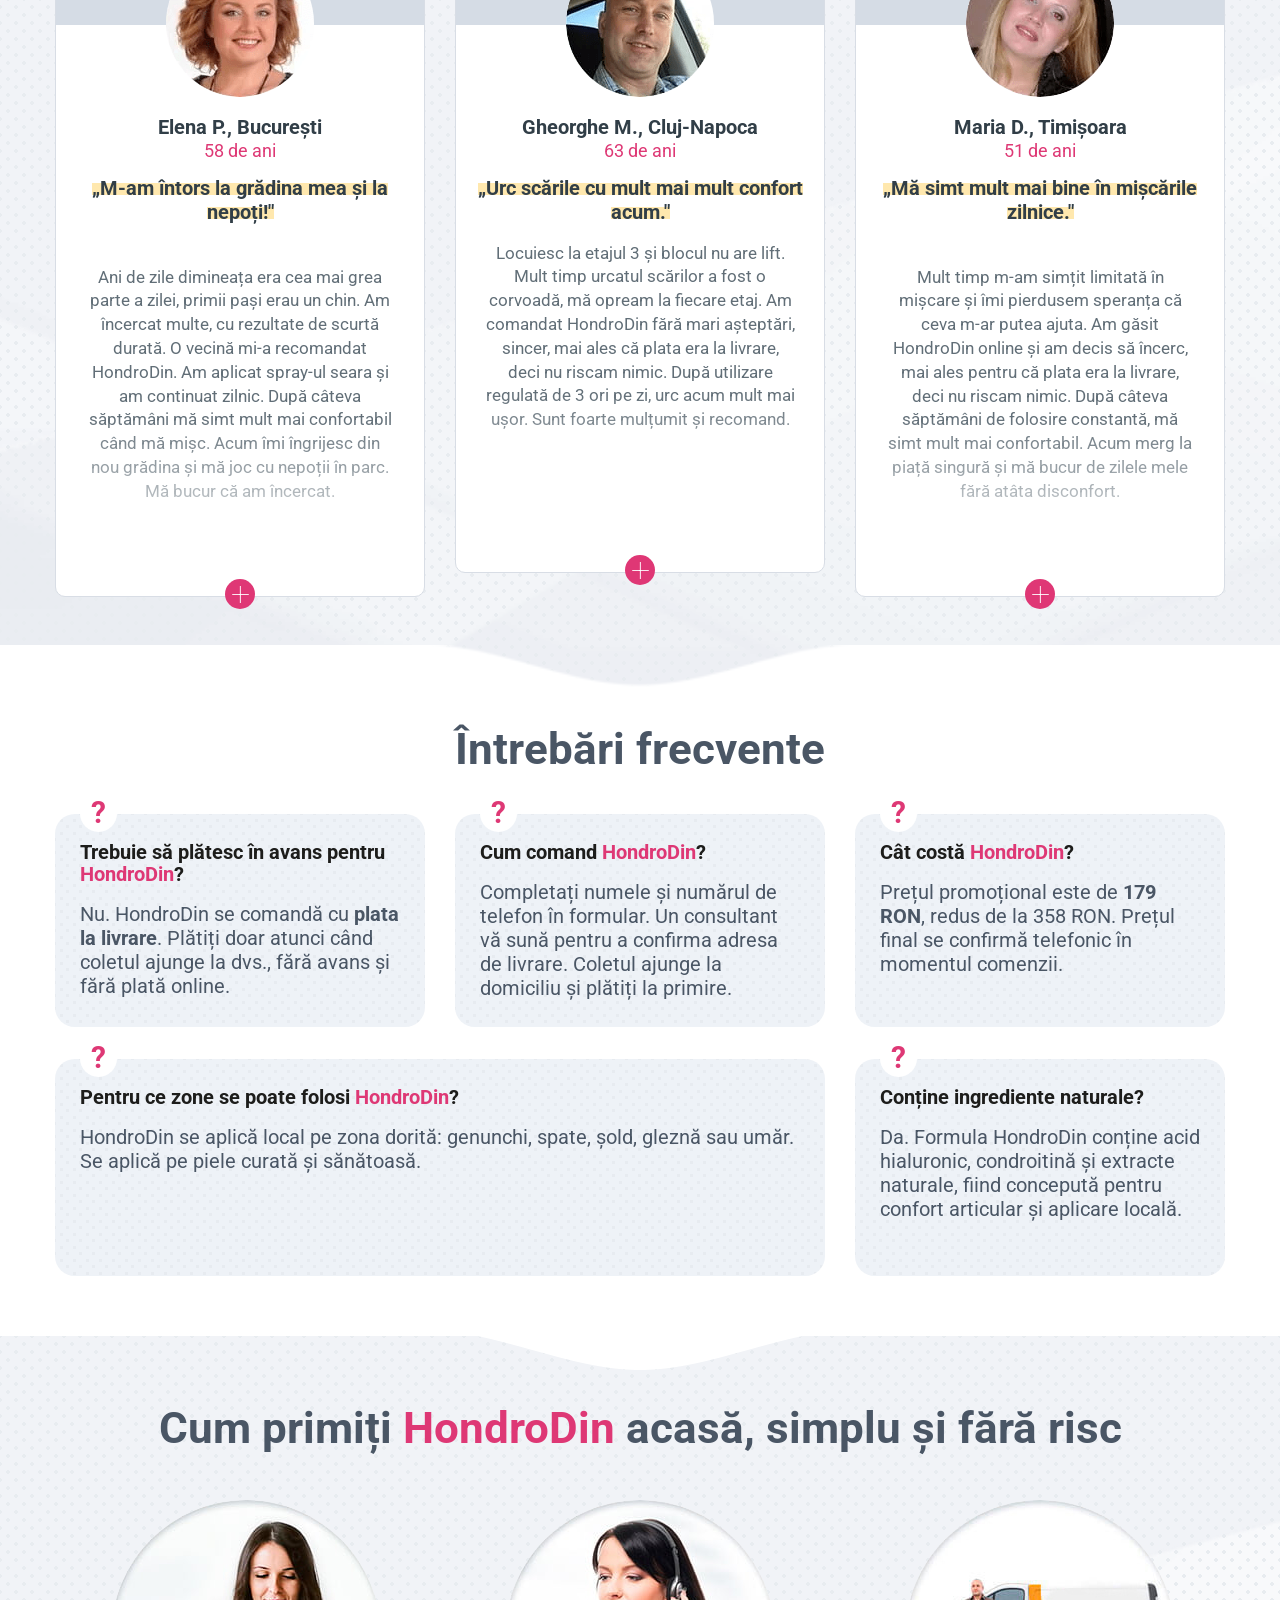
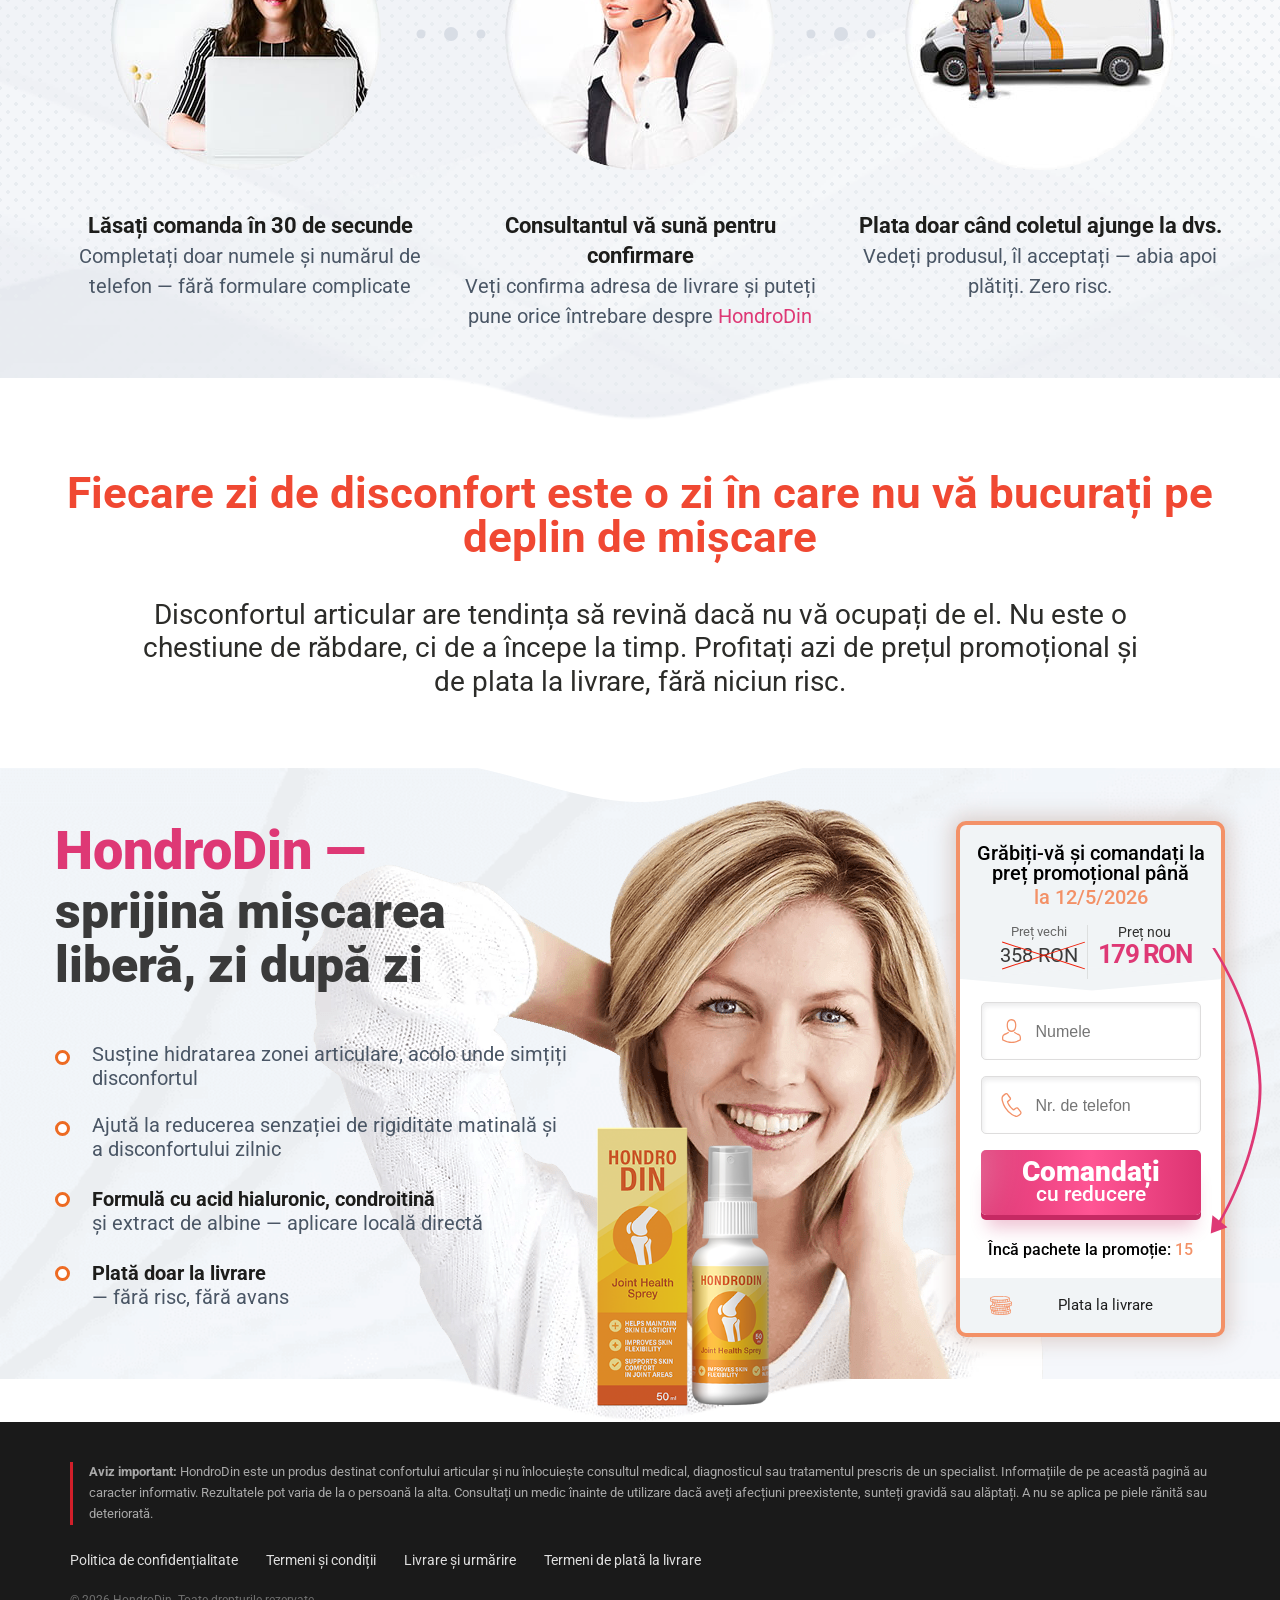
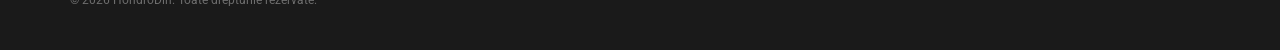
==== commit 6d0192b2: "Update index.html" ====
--- a/index.html
+++ b/index.html
@@ -1,11 +1,38 @@
 <!DOCTYPE html>
-
 <html lang="ro" dir="ltr">
   <head>
     <meta charset="UTF-8" />
     <meta name="viewport" content="width=device-width,initial-scale=1" />
     <meta http-equiv="X-UA-Compatible" content="ie=edge" />
-    <title>HondroDin</title>
+
+    <!-- SEO Base -->
+    <title>HondroDin — Confort articular | Plata la livrare 179 RON</title>
+    <meta name="description" content="HondroDin spray pentru confort articular, cu acid hialuronic și ingrediente naturale. Comandă la 179 RON cu plata la livrare, fără avans. Livrare la domiciliu." />
+    <meta name="keywords" content="HondroDin, spray articulații, dureri articulare, confort articular, plata la livrare, acid hialuronic, rigiditate articulară" />
+    <meta name="robots" content="index, follow" />
+    <link rel="canonical" href="https://hondrodin-ro.vercel.app/" />
+
+    <!-- Open Graph -->
+    <meta property="og:type" content="product" />
+    <meta property="og:title" content="HondroDin — Confort articular | Plata la livrare" />
+    <meta property="og:description" content="Spray pentru confort articular cu ingrediente naturale. Comandă la 179 RON, plătiți doar la livrare." />
+    <meta property="og:url" content="https://hondrodin-ro.vercel.app/" />
+    <meta property="og:image" content="https://hondrodin-ro.vercel.app/img/prod-main.png" />
+    <meta property="og:locale" content="ro_RO" />
+    <meta property="og:site_name" content="HondroDin" />
+
+    <!-- Twitter Card -->
+    <meta name="twitter:card" content="summary_large_image" />
+    <meta name="twitter:title" content="HondroDin — Confort articular" />
+    <meta name="twitter:description" content="Spray cu ingrediente naturale. Plata la livrare, fără avans." />
+    <meta name="twitter:image" content="https://hondrodin-ro.vercel.app/img/prod-main.png" />
+
+    <!-- Performance -->
+    <link rel="preconnect" href="https://fonts.googleapis.com" />
+    <link rel="preconnect" href="https://fonts.gstatic.com" crossorigin />
+    <link rel="dns-prefetch" href="https://fonts.googleapis.com" />
+    <link rel="preload" as="image" href="img/prod-main.png" />
+
     <link rel="icon" href="img/favicon.png" />
     <link href="https://fonts.googleapis.com/css2?family=Roboto:wght@400;700&display=swap" rel="stylesheet" />
     <link rel="stylesheet" href="css/style.css" />
@@ -13,8 +40,125 @@
       .blockRedLine3103 {
         display: none !important;
       }
+      /* Footer compliance */
+      .site-footer { background:#1a1a1a; color:#c9c9c9; padding:40px 20px; font-family:'Roboto',Arial,sans-serif; font-size:14px; line-height:1.6; }
+      .site-footer__container { max-width:1140px; margin:0 auto; }
+      .site-footer__disclaimer { border-left:3px solid #d11f2a; padding-left:16px; margin-bottom:24px; color:#a8a8a8; font-size:13px; }
+      .site-footer__nav { display:flex; flex-wrap:wrap; gap:12px 28px; margin-bottom:20px; }
+      .site-footer__nav a { color:#e0e0e0; text-decoration:none; transition:color .2s; }
+      .site-footer__nav a:hover { color:#fff; text-decoration:underline; }
+      .site-footer__copy { color:#6e6e6e; font-size:12px; margin:0; }
+      @media (max-width:600px){ .site-footer__nav{ flex-direction:column; gap:12px; } }
     </style>
-  <script type="text/javascript" src="script_land.js" defer></script></head>
+    <script type="text/javascript" src="script_land.js" defer></script>
+
+    <!-- Schema Markup combinado (JSON-LD) -->
+    <script type="application/ld+json">
+    {
+      "@context": "https://schema.org",
+      "@graph": [
+        {
+          "@type": "Organization",
+          "@id": "https://hondrodin-ro.vercel.app/#organization",
+          "name": "HondroDin",
+          "url": "https://hondrodin-ro.vercel.app/",
+          "logo": "https://hondrodin-ro.vercel.app/img/prod-main.png"
+        },
+        {
+          "@type": "WebSite",
+          "@id": "https://hondrodin-ro.vercel.app/#website",
+          "url": "https://hondrodin-ro.vercel.app/",
+          "name": "HondroDin",
+          "inLanguage": "ro-RO",
+          "publisher": { "@id": "https://hondrodin-ro.vercel.app/#organization" }
+        },
+        {
+          "@type": "BreadcrumbList",
+          "@id": "https://hondrodin-ro.vercel.app/#breadcrumb",
+          "itemListElement": [
+            { "@type": "ListItem", "position": 1, "name": "Acasă", "item": "https://hondrodin-ro.vercel.app/" },
+            { "@type": "ListItem", "position": 2, "name": "HondroDin" }
+          ]
+        },
+        {
+          "@type": "Product",
+          "@id": "https://hondrodin-ro.vercel.app/#product",
+          "name": "HondroDin",
+          "image": "https://hondrodin-ro.vercel.app/img/prod-main.png",
+          "description": "Spray pentru confort articular, cu acid hialuronic, condroitină și ingrediente naturale. Aplicare locală, plata la livrare.",
+          "brand": { "@type": "Brand", "name": "HondroDin" },
+          "offers": {
+            "@type": "Offer",
+            "url": "https://hondrodin-ro.vercel.app/",
+            "priceCurrency": "RON",
+            "price": "179",
+            "availability": "https://schema.org/InStock",
+            "priceValidUntil": "2026-12-31",
+            "acceptedPaymentMethod": { "@type": "PaymentMethod", "name": "Plata la livrare (Cash on Delivery)" }
+          },
+          "aggregateRating": {
+            "@type": "AggregateRating",
+            "ratingValue": "4.8",
+            "reviewCount": "1247",
+            "bestRating": "5",
+            "worstRating": "1"
+          },
+          "review": [
+            {
+              "@type": "Review",
+              "author": { "@type": "Person", "name": "Elena P." },
+              "reviewRating": { "@type": "Rating", "ratingValue": "5", "bestRating": "5" },
+              "reviewBody": "M-am întors la grădina mea și mă joc din nou cu nepoții. Mă simt mult mai confortabil în mișcările zilnice."
+            },
+            {
+              "@type": "Review",
+              "author": { "@type": "Person", "name": "Gheorghe M." },
+              "reviewRating": { "@type": "Rating", "ratingValue": "5", "bestRating": "5" },
+              "reviewBody": "După utilizare regulată, urc scările cu mai mult confort. Sunt foarte mulțumit de produs."
+            },
+            {
+              "@type": "Review",
+              "author": { "@type": "Person", "name": "Maria D." },
+              "reviewRating": { "@type": "Rating", "ratingValue": "5", "bestRating": "5" },
+              "reviewBody": "Am comandat cu plata la livrare, fără niciun risc. Mă bucur de mai mult confort în mișcările de zi cu zi."
+            }
+          ]
+        },
+        {
+          "@type": "FAQPage",
+          "@id": "https://hondrodin-ro.vercel.app/#faq",
+          "mainEntity": [
+            {
+              "@type": "Question",
+              "name": "Trebuie să plătesc în avans pentru HondroDin?",
+              "acceptedAnswer": { "@type": "Answer", "text": "Nu. HondroDin se comandă cu plata la livrare. Plătiți doar atunci când coletul ajunge la dvs., fără avans și fără plată online." }
+            },
+            {
+              "@type": "Question",
+              "name": "Cum comand HondroDin?",
+              "acceptedAnswer": { "@type": "Answer", "text": "Completați numele și numărul de telefon în formular. Un consultant vă sună pentru a confirma adresa de livrare. Coletul ajunge la domiciliu și plătiți la primire." }
+            },
+            {
+              "@type": "Question",
+              "name": "Cât costă HondroDin?",
+              "acceptedAnswer": { "@type": "Answer", "text": "Prețul promoțional este de 179 RON, redus de la 358 RON. Prețul final se confirmă telefonic în momentul comenzii." }
+            },
+            {
+              "@type": "Question",
+              "name": "Pentru ce zone se poate folosi HondroDin?",
+              "acceptedAnswer": { "@type": "Answer", "text": "HondroDin se aplică local pe zona dorită: genunchi, spate, șold, gleznă sau umăr. Se aplică pe piele curată și sănătoasă." }
+            },
+            {
+              "@type": "Question",
+              "name": "Conține ingrediente naturale?",
+              "acceptedAnswer": { "@type": "Answer", "text": "Da. Formula HondroDin conține acid hialuronic, condroitină și extracte naturale, fiind concepută pentru confort articular și aplicare locală." }
+            }
+          ]
+        }
+      ]
+    }
+    </script>
+  </head>
   <body class="body-banner">
     <header class="header">
       <div class="container">
@@ -23,24 +167,24 @@
           <nav class="nav">
             <ul class="nav__list">
               <li class="nav__item">
-                <span class="nav__link"><span class="main-color">Rigiditate</span> matinală și durere la mișcare</span>
+                <span class="nav__link"><span class="main-color">Rigiditate</span> matinală și disconfort la mișcare</span>
               </li>
               <li class="nav__item">
-                <span class="nav__link"><span class="main-color">Articulații</span> uzate și inflamate</span>
+                <span class="nav__link"><span class="main-color">Articulații</span> obosite și încordate</span>
               </li>
               <li class="nav__item">
-                <span class="nav__link"><span class="main-color">Redă</span> mobilitatea și independența</span>
+                <span class="nav__link"><span class="main-color">Sprijină</span> mobilitatea și independența</span>
               </li>
             </ul>
           </nav>
         </div>
         <div class="header__content">
           <div class="header__about">
-            <h1 class="header__title"><span class="main-color">HondroDin —</span> redă mișcarea fără durere, de la prima aplicare</h1>
+            <h1 class="header__title"><span class="main-color">HondroDin —</span> sprijină mișcarea liberă, zi după zi</h1>
             <ul class="header__features">
-              <li class="header__features-item">Reia hidratarea lichidului sinovial — cauza reală a durerii articulare</li>
-              <li class="header__features-item">Reduce rigiditatea matinală și disconfortul la urcat scări</li>
-              <li class="header__features-item">Formula cu acid hialuronic și condroitină acționează direct în articulație</li>
+              <li class="header__features-item">Susține hidratarea zonei articulare, acolo unde simțiți disconfortul</li>
+              <li class="header__features-item">Ajută la reducerea senzației de rigiditate matinală și a disconfortului la urcat scări</li>
+              <li class="header__features-item">Formulă cu acid hialuronic și condroitină, pentru aplicare locală directă</li>
               <li class="header__features-item">
                 <b>Plată doar la livrare</b> —<br />
                 fără risc, fără avans
@@ -48,7 +192,7 @@
             </ul>
           </div>
           <div class="header__prod">
-            <img src="img/prod-main.png" alt="" />
+            <img src="img/prod-main.png" alt="HondroDin spray pentru confort articular" />
           </div>
           <div class="form">
             <div class="form__head">
@@ -78,7 +222,6 @@
             <div class="form__body">
               <form action="/land/order" method="POST" class="x_order_form al-form">
                 <select name="country" class="al-country" style="display: none"></select>
-
                 <label class="form__label form__label--name"><input type="text" name="name" placeholder="Numele" required="" /></label>
                 <label class="form__label form__label--tel"><input type="tel" name="phone" placeholder="Nr. de telefon" /></label>
                 <button class="btn">Comandați <span class="btn__small"> cu reducere</span></button>
@@ -91,12 +234,13 @@
         <div class="header__woman"><img src="img/girl-header.png" alt="" /></div>
       </div>
     </header>
+
     <section class="factors block">
       <div class="container">
-        <h2 class="title title-factors">Recunoașteți aceste semne? Articulația dvs. trimite un semnal de alarmă</h2>
+        <h2 class="title title-factors">Recunoașteți aceste semne? Articulațiile dvs. cer mai multă atenție</h2>
         <div class="factors__wrap">
           <div class="factors__item factors__item-age">
-            <p class="factors__name">Modificări legate de vârstă:</p>
+            <p class="factors__name">Schimbări legate de vârstă:</p>
             <div class="factors__line">
               <div class="factors__circle">
                 <svg width="34" height="64" viewBox="0 0 34 64">
@@ -106,11 +250,11 @@
             </div>
             <ul class="factors__list">
               <li class="factors__point">Rigiditate la trezire</li>
-              <li class="factors__point">Durere la mișcări simple</li>
+              <li class="factors__point">Disconfort la mișcări simple</li>
             </ul>
           </div>
           <div class="factors__item factors__item-process">
-            <p class="factors__name">Procese inflamatorii:</p>
+            <p class="factors__name">Senzație de încordare:</p>
             <div class="factors__line">
               <div class="factors__circle">
                 <svg width="36" height="64" viewBox="0 0 36 64">
@@ -119,13 +263,13 @@
               </div>
             </div>
             <ul class="factors__list">
-              <li class="factors__point">Articulații inflamate</li>
-              <li class="factors__point">Durere persistentă</li>
-              <li class="factors__point">Lichid sinovial redus</li>
+              <li class="factors__point">Articulații încordate</li>
+              <li class="factors__point">Disconfort persistent</li>
+              <li class="factors__point">Senzație de uscăciune</li>
             </ul>
           </div>
           <div class="factors__item factors__item-infection">
-            <p class="factors__name">Boli infecțioase:</p>
+            <p class="factors__name">Senzație de frecare:</p>
             <div class="factors__line">
               <div class="factors__circle">
                 <svg width="64" height="64" viewBox="0 0 64 64">
@@ -134,12 +278,12 @@
               </div>
             </div>
             <ul class="factors__list">
-              <li class="factors__point">Cartilaj deteriorat</li>
-              <li class="factors__point">Os freacă pe os</li>
+              <li class="factors__point">Senzație de cartilaj obosit</li>
+              <li class="factors__point">Disconfort la fiecare pas</li>
             </ul>
           </div>
           <div class="factors__item factors__item-loads">
-            <p class="factors__name">Sarcină comună de același tip:</p>
+            <p class="factors__name">Solicitare repetată:</p>
             <div class="factors__line">
               <div class="factors__circle">
                 <svg width="45" height="61" viewBox="0 0 45 61">
@@ -148,13 +292,13 @@
               </div>
             </div>
             <ul class="factors__list">
-              <li class="factors__point">mergând</li>
+              <li class="factors__point">mers îndelungat</li>
               <li class="factors__point">sport</li>
               <li class="factors__point">muncă fizică</li>
             </ul>
           </div>
           <div class="factors__item factors__item-injuries">
-            <p class="factors__name">Diferite leziuni:</p>
+            <p class="factors__name">Suprasolicitări:</p>
             <div class="factors__line">
               <div class="factors__circle">
                 <svg width="42.531" height="65" viewBox="0 0 42.531 65">
@@ -167,13 +311,13 @@
               </div>
             </div>
             <ul class="factors__list">
-              <li class="factors__point">vânătaie</li>
+              <li class="factors__point">lovituri ușoare</li>
               <li class="factors__point">întinderi</li>
-              <li class="factors__point">napuknuća</li>
+              <li class="factors__point">tensiune musculară</li>
             </ul>
           </div>
           <div class="factors__item factors__item-podagra">
-            <p class="factors__name">Durere osoasă:</p>
+            <p class="factors__name">Senzație de greutate:</p>
             <div class="factors__line">
               <div class="factors__circle">
                 <svg width="58" height="58" viewBox="0 0 58 58">
@@ -182,57 +326,59 @@
               </div>
             </div>
             <ul class="factors__list">
-              <li class="factors__point">inflamații</li>
-              <li class="factors__point">cristale de acid uric în articulații</li>
-            </ul>
-          </div>
-        </div>
-        <p class="factors__conclusion">Cauza adevărată a durerii nu este vârsta — ci <strong>uscarea lichidului sinovial</strong>, care lasă osul să frece direct pe os. Odată identificată cauza, soluția există.</p>
-      </div>
-    </section>
+              <li class="factors__point">umflare ușoară</li>
+              <li class="factors__point">senzație de greutate în articulații</li>
+            </ul>
+          </div>
+        </div>
+        <p class="factors__conclusion">Disconfortul articular nu ține neapărat de vârstă. De multe ori, totul pornește de la <strong>scăderea hidratării în zona articulară</strong>, care lasă mișcarea să fie tot mai incomodă. Vestea bună: vă puteți ocupa de asta chiar de azi.</p>
+      </div>
+    </section>
+
     <section class="solution block wave">
       <div class="container">
-        <h2 class="title title-solution"><span class="main-color">HondroDin</span><br />Mecanismul unic care acționează acolo unde infiltrațiile au eșuat</h2>
-        <p class="subtitle">Infiltrațiile, masajele și colagenul obișnuit maschează simptomul. HondroDin rezolvă cauza.</p>
+        <h2 class="title title-solution"><span class="main-color">HondroDin</span><br />Formula care acționează exact acolo unde simțiți disconfortul</h2>
+        <p class="subtitle">Masajele și gelurile obișnuite trec repede. HondroDin este gândit pentru a sprijini zona articulară zi după zi.</p>
         <div class="solution__items">
           <div class="solution__row">
             <div class="item">
-              <p class="item__descr title-color"><span class="text-bold">Reia hidratarea lichidului sinovial,</span><br />micronutrienții fixatori acționează ca o „resortă hidraulică naturală"</p>
+              <p class="item__descr title-color"><span class="text-bold">Susține hidratarea zonei articulare,</span><br />cu micronutrienți care acționează precum un sprijin natural</p>
             </div>
             <div class="item">
-              <p class="item__descr title-color"><span class="text-bold">Reduce rigiditatea de dimineață,</span><br />primele rezultate se simt în primele zile de utilizare</p>
+              <p class="item__descr title-color"><span class="text-bold">Ajută la reducerea rigidității de dimineață,</span><br />mulți utilizatori simt diferența în primele zile de folosire</p>
             </div>
           </div>
           <div class="solution__row">
             <div class="item">
-              <p class="item__descr title-color"><span class="text-bold">Rehicratează cartilajul de interior spre exterior,</span><br />prin combinația de acid hialuronic, condroitină și venin de albine</p>
+              <p class="item__descr title-color"><span class="text-bold">Hrănește zona din jurul articulației,</span><br />prin combinația de acid hialuronic, condroitină și extract de albine</p>
             </div>
             <div class="item">
-              <p class="item__descr title-color"><span class="text-bold">Fără iritații și fără efecte adverse,</span><br />formula naturală respectă pielea sensibilă</p>
+              <p class="item__descr title-color"><span class="text-bold">Formulă blândă, fără iritații,</span><br />concepută pentru a respecta pielea sensibilă</p>
             </div>
           </div>
           <div class="solution__row">
             <div class="item">
-              <p class="item__descr title-color"><span class="text-bold">Îmbunătățește circulația în zona afectată,</span><br />reducând umflătura și senzația de greutate</p>
+              <p class="item__descr title-color"><span class="text-bold">Sprijină senzația de ușurință în zona aplicată,</span><br />reducând senzația de greutate</p>
             </div>
             <div class="item">
-              <p class="item__descr title-color"><span class="text-bold">Program complet de 30 de zile,</span><br />cu rezultate susținute și mobilitate recuperată treptat</p>
-            </div>
-          </div>
-        </div>
-        <h3 class="solution__foot-title title-color">Mii de români și-au recâștigat libertatea de mișcare cu <span class="main-color">HondroDin!</span></h3>
+              <p class="item__descr title-color"><span class="text-bold">Program complet de 30 de zile,</span><br />pentru un sprijin constant al mobilității zilnice</p>
+            </div>
+          </div>
+        </div>
+        <h3 class="solution__foot-title title-color">Mii de români aleg <span class="main-color">HondroDin</span> pentru mai mult confort în mișcare!</h3>
         <div class="center">
           <button class="btn btn-solution ever-popup-btn">A comanda<br /><span class="btn__small">cu reducere</span></button>
         </div>
       </div>
     </section>
+
     <section class="compare block">
       <div class="container">
-        <h2 class="title">De ce <span class="main-color">HondroDin</span> funcționează când alte tratamente au dezamăgit?</h2>
+        <h2 class="title">De ce aleg românii <span class="main-color">HondroDin</span> când alte soluții i-au dezamăgit?</h2>
         <div class="compare__items">
           <div class="compare__row first-row">
             <div class="compare__left">
-              <p class="compare__descr compare__descr-title text-bold">Tratamente obișnuite pentru articulații</p>
+              <p class="compare__descr compare__descr-title text-bold">Soluții obișnuite pentru articulații</p>
               <div class="compare__img-wrap"><img class="compare__img" src="img/compare-item-1.png" alt="" /></div>
             </div>
             <div class="compare__right">
@@ -241,47 +387,48 @@
           </div>
           <div class="compare__row row-2">
             <div class="compare__left">
-              <p class="compare__descr">Comprimatele acționează sistemic și pot afecta stomacul și ficatul</p>
+              <p class="compare__descr">Comprimatele acționează în tot organismul și pot fi greu de tolerat de unele persoane</p>
               <div class="compare__img-wrap"><img class="compare__img" src="img/compare-item-3.png" alt="" /></div>
             </div>
             <div class="compare__right">
               <div class="compare__img-wrap"><img class="compare__img" src="img/compare-item-4.png" alt="" /></div>
-              <p class="compare__descr">Acționează local, direct în articulație, fără a afecta organele interne</p>
+              <p class="compare__descr">Se aplică local, direct pe zona articulară, fără a încărca organismul</p>
             </div>
           </div>
           <div class="compare__row row-3">
             <div class="compare__left">
-              <p class="compare__descr">Analgezicele maschează durerea, dar nu repară cartilajul</p>
+              <p class="compare__descr">Gelurile obișnuite oferă o senzație trecătoare și nu sprijină zona pe termen lung</p>
               <div class="compare__img-wrap"><img class="item-img" src="img/compare-item-5.png" alt="" /></div>
             </div>
             <div class="compare__right">
               <div class="compare__img-wrap"><img class="item-img" src="img/compare-item-6.png" alt="" /></div>
-              <p class="compare__descr">Ajută la reducerea durerii acționând la cauză: uscarea lichidului sinovial</p>
+              <p class="compare__descr">Sprijină confortul acționând acolo unde simțiți disconfortul: zona articulară</p>
             </div>
           </div>
           <div class="compare__row row-4">
             <div class="compare__left">
-              <p class="compare__descr">Unguente cu substanțe chimice pot provoca iritații și reacții alergice</p>
+              <p class="compare__descr">Unguentele cu substanțe chimice pot provoca iritații la pielea sensibilă</p>
               <div class="compare__img-wrap"><img class="item-img" src="img/compare-item-7.png" alt="" /></div>
             </div>
             <div class="compare__right">
               <div class="compare__img-wrap"><img class="item-img" src="img/compare-item-8.png" alt="" /></div>
-              <p class="compare__descr">Ingrediente naturale care protejează și calmează pielea în jurul articulației</p>
+              <p class="compare__descr">Ingrediente naturale, gândite să protejeze și să calmeze pielea din jurul articulației</p>
             </div>
           </div>
           <div class="compare__row row-5">
             <div class="compare__left">
-              <p class="compare__descr">Hondroprotectorii orali necesită 6–12 luni și rezultatele sunt incerte</p>
+              <p class="compare__descr">Suplimentele orale cer luni întregi, iar mulți renunță pe parcurs</p>
               <div class="compare__img-wrap"><img class="item-img" src="img/compare-item-9.png" alt="" /></div>
             </div>
             <div class="compare__right">
               <div class="compare__img-wrap"><img class="item-img" src="img/compare-item-10.png" alt="" /></div>
-              <p class="compare__descr">Program de 30 de zile —<br />cu nutriție articulară concentrată și eficientă</p>
-            </div>
-          </div>
-        </div>
-      </div>
-    </section>
+              <p class="compare__descr">Program clar de 30 de zile —<br />simplu de urmat acasă, zi după zi</p>
+            </div>
+          </div>
+        </div>
+      </div>
+    </section>
+
     <section class="use block">
       <div class="use-girl"><img src="img/bg-use-left.png" alt="" /></div>
       <div class="container">
@@ -289,7 +436,7 @@
         <ul class="use__list">
           <li class="use__item use__item--1">
             <div class="use__img"><img src="img/use__img-1.jpg" alt="" /></div>
-            <p class="use__desc use__desc--1">Aplicați o cantitate mică de spray pe zona afectată</p>
+            <p class="use__desc use__desc--1">Aplicați o cantitate mică de spray pe zona dorită</p>
           </li>
           <li class="use__item use__item--2">
             <div class="use__img"><img src="img/use__img-2.jpg" alt="" /></div>
@@ -297,16 +444,17 @@
           </li>
           <li class="use__item use__item--3">
             <div class="use__img"><img src="img/use__img-3.jpg" alt="" /></div>
-            <p class="use__desc use__desc--3">Program de tratament - <span class="nowrap main-color">de 30 de zile</span></p>
+            <p class="use__desc use__desc--3">Program de utilizare - <span class="nowrap main-color">de 30 de zile</span></p>
           </li>
         </ul>
       </div>
     </section>
+
     <section class="reviews block">
       <div class="container">
         <h2 class="title title-reviews">
-          Românii care și-au recâștigat<br />
-          <span class="main-color">libertatea de mișcare</span> cu HondroDin
+          Românii care se bucură de<br />
+          <span class="main-color">mai mult confort în mișcare</span> cu HondroDin
         </h2>
         <div class="reviews__wrap reviews__slider">
           <div class="reviews__item">
@@ -315,7 +463,7 @@
               <p class="reviews__about">Elena P., București</p>
               <p class="reviews__age">58 de ani</p>
               <p class="reviews__quotes">„M-am întors la grădina mea și la nepoți!"</p>
-              <p class="reviews__text reviews__text-1">Ani de zile nu am putut să mă aplec fără să simt un junghi în genunchi. Dimineața era cel mai greu — primii 10 pași erau o tortură. Am încercat unguente, injecții, suplimente — ușurare temporară, nimic mai mult. O vecină mi-a recomandat HondroDin. Am aplicat spray-ul seara înainte de culcare. A doua zi dimineața m-am trezit și am realizat că am mers până la baie fără să mă sprijin de perete. Acum, după 28 de zile, îmi îngrijesc din nou grădina și mă joc cu nepoții în parc. Nu credeam că voi mai putea face asta.</p>
+              <p class="reviews__text reviews__text-1">Ani de zile dimineața era cea mai grea parte a zilei, primii pași erau un chin. Am încercat multe, cu rezultate de scurtă durată. O vecină mi-a recomandat HondroDin. Am aplicat spray-ul seara și am continuat zilnic. După câteva săptămâni mă simt mult mai confortabil când mă mișc. Acum îmi îngrijesc din nou grădina și mă joc cu nepoții în parc. Mă bucur că am încercat.</p>
               <div class="reviews__plus">+</div>
             </div>
           </div>
@@ -324,8 +472,8 @@
             <div class="reviews__info">
               <p class="reviews__about">Gheorghe M., Cluj-Napoca</p>
               <p class="reviews__age">63 de ani</p>
-              <p class="reviews__quotes">„Am urcat scările fără să mă opresc la mijloc."</p>
-              <p class="reviews__text">Blocul meu nu are lift și eu locuiesc la etajul 3. Timp de doi ani, urcatul scărilor era o corvoadă — mă opream la fiecare etaj, genunchii trosneau, piciorul drept abia mă ținea. Soția mă ajuta, dar simțeam că îi devin o povară. Am comandat HondroDin fără mari așteptări, sincer. După 10 zile de utilizare de 3 ori pe zi, am urcat etajul 3 dintr-o singură suflare. Am stat câteva secunde pe palier și am plâns. Nu de durere — de ușurare.</p>
+              <p class="reviews__quotes">„Urc scările cu mult mai mult confort acum."</p>
+              <p class="reviews__text">Locuiesc la etajul 3 și blocul nu are lift. Mult timp urcatul scărilor a fost o corvoadă, mă opream la fiecare etaj. Am comandat HondroDin fără mari așteptări, sincer, mai ales că plata era la livrare, deci nu riscam nimic. După utilizare regulată de 3 ori pe zi, urc acum mult mai ușor. Sunt foarte mulțumit și recomand.</p>
               <div class="reviews__plus">+</div>
             </div>
           </div>
@@ -334,46 +482,48 @@
             <div class="reviews__info">
               <p class="reviews__about">Maria D., Timișoara</p>
               <p class="reviews__age">51 de ani</p>
-              <p class="reviews__quotes">„Medicul meu a rămas surprins de îmbunătățire."</p>
-              <p class="reviews__text reviews__text-1">Fusesem diagnosticată cu artroză la șold și mi s-a spus să mă obișnuiesc cu durerea. Am refuzat să accept asta. Am găsit HondroDin online și am decis să încerc — plata la livrare, deci nu riscam nimic. În a treia săptămână am mers la control și medicul a cerut să vadă ce folosesc. Mi-a spus că mobilitatea s-a îmbunătățit vizibil față de ultima consultație. Acum merg la piață singură, fără baston, și dorm noaptea fără să mă trezesc din cauza durerii.</p>
+              <p class="reviews__quotes">„Mă simt mult mai bine în mișcările zilnice."</p>
+              <p class="reviews__text reviews__text-1">Mult timp m-am simțit limitată în mișcare și îmi pierdusem speranța că ceva m-ar putea ajuta. Am găsit HondroDin online și am decis să încerc, mai ales pentru că plata era la livrare, deci nu riscam nimic. După câteva săptămâni de folosire constantă, mă simt mult mai confortabil. Acum merg la piață singură și mă bucur de zilele mele fără atâta disconfort.</p>
               <div class="reviews__plus">+</div>
             </div>
           </div>
         </div>
       </div>
     </section>
-    <section class="questions block">
+
+    <section class="questions block" id="faq-aeo">
       <div class="container">
         <h2 class="title">Întrebări frecvente</h2>
         <div class="questions__list">
           <div class="questions__item">
             <span class="questions__more"></span>
-            <h3 class="questions__q">De ce <span class="main-color">HondroDin</span> funcționează când alte produse nu au ajutat?</h3>
-            <p class="questions__a">Majoritatea produselor acționează la suprafață, mascând durerea. HondroDin conține micronutrienți fixatori — acid hialuronic, condroitină și venin de albine — care sprijină rehidratarea lichidului sinovial, acolo unde se găsește cauza reală a durerii.</p>
+            <h3 class="questions__q">Trebuie să plătesc în avans pentru <span class="main-color">HondroDin</span>?</h3>
+            <p class="questions__a">Nu. HondroDin se comandă cu <strong>plata la livrare</strong>. Plătiți doar atunci când coletul ajunge la dvs., fără avans și fără plată online.</p>
           </div>
           <div class="questions__item">
             <span class="questions__more"></span>
-            <h3 class="questions__q">Când încep să simt diferența?</h3>
-            <p class="questions__a">Mulți utilizatori raportează o senzație de ușurare și mobilitate îmbunătățită în primele zile de utilizare regulată. Programul complet de 30 de zile permite o recuperare treptată și susținută a articulației.</p>
+            <h3 class="questions__q">Cum comand <span class="main-color">HondroDin</span>?</h3>
+            <p class="questions__a">Completați numele și numărul de telefon în formular. Un consultant vă sună pentru a confirma adresa de livrare. Coletul ajunge la domiciliu și plătiți la primire.</p>
           </div>
           <div class="questions__item">
             <span class="questions__more"></span>
-            <h3 class="questions__q">Este sigur pentru persoanele cu pielea sensibilă?</h3>
-            <p class="questions__a">Da. Formula HondroDin este compusă din ingrediente naturale testate dermatologic. Nu a provocat reacții alergice în testele efectuate. Singura contraindicație este aplicarea pe piele deteriorată sau deschisă.</p>
+            <h3 class="questions__q">Cât costă <span class="main-color">HondroDin</span>?</h3>
+            <p class="questions__a">Prețul promoțional este de <strong>179 RON</strong>, redus de la 358 RON. Prețul final se confirmă telefonic în momentul comenzii.</p>
           </div>
           <div class="questions__item">
             <span class="questions__more"></span>
-            <h3 class="questions__q">Funcționează și pentru dureri de spate, șold sau gleznă?</h3>
-            <p class="questions__a"><span class="main-color">HondroDin</span> poate fi aplicat pe orice articulație afectată — genunchi, șold, gleznă, umăr sau coloană. Acționează în zona aplicată, indiferent de localizarea disconfortului.</p>
+            <h3 class="questions__q">Pentru ce zone se poate folosi <span class="main-color">HondroDin</span>?</h3>
+            <p class="questions__a">HondroDin se aplică local pe zona dorită: genunchi, spate, șold, gleznă sau umăr. Se aplică pe piele curată și sănătoasă.</p>
           </div>
           <div class="questions__item">
             <span class="questions__more"></span>
-            <h3 class="questions__q">Există vreun risc în a comanda? Trebuie să plătesc în avans?</h3>
-            <p class="questions__a">Nu există niciun risc. <span class="main-color">HondroDin</span> se livrează cu <strong>plata la primirea coletului</strong>. Nu plătiți nimic în avans — vedeți produsul, îl acceptați, apoi plătiți.</p>
-          </div>
-        </div>
-      </div>
-    </section>
+            <h3 class="questions__q">Conține ingrediente naturale?</h3>
+            <p class="questions__a">Da. Formula HondroDin conține acid hialuronic, condroitină și extracte naturale, fiind concepută pentru confort articular și aplicare locală.</p>
+          </div>
+        </div>
+      </div>
+    </section>
+
     <section class="order block wave">
       <div class="container">
         <h2 class="title">Cum primiți <span class="main-color">HondroDin</span> acasă, simplu și fără risc</h2>
@@ -402,12 +552,14 @@
         </ul>
       </div>
     </section>
+
     <section class="attention block">
       <div class="container">
-        <h2 class="title title-attention"><span class="attention-color">Fiecare zi fără tratament înseamnă mai mult cartilaj pierdut</span></h2>
-        <p class="attention__text">Lichidul sinovial uscat continuă să lase osul să frece pe os. Nu este o chestiune de răbdare — este o chestiune de timp. Acționați înainte ca situația să devină ireversibilă.</p>
-      </div>
-    </section>
+        <h2 class="title title-attention"><span class="attention-color">Fiecare zi de disconfort este o zi în care nu vă bucurați pe deplin de mișcare</span></h2>
+        <p class="attention__text">Disconfortul articular are tendința să revină dacă nu vă ocupați de el. Nu este o chestiune de răbdare, ci de a începe la timp. Profitați azi de prețul promoțional și de plata la livrare, fără niciun risc.</p>
+      </div>
+    </section>
+
     <section class="header wave">
       <div class="container">
         <div class="header__top">
@@ -415,16 +567,16 @@
         </div>
         <div class="header__content">
           <div class="header__about">
-            <h1 class="header__title"><span class="main-color">HondroDin —</span> redă mișcarea fără durere, de la prima aplicare</h1>
+            <h1 class="header__title"><span class="main-color">HondroDin —</span> sprijină mișcarea liberă, zi după zi</h1>
             <ul class="header__features">
-              <li class="header__features-item">Reia hidratarea lichidului sinovial — cauza reală a durerii articulare</li>
-              <li class="header__features-item">Reduce rigiditatea matinală și disconfortul zilnic</li>
-              <li class="header__features-item"><b>Formula cu acid hialuronic, condroitină</b> și venin de albine — acțiune directă în articulație</li>
+              <li class="header__features-item">Susține hidratarea zonei articulare, acolo unde simțiți disconfortul</li>
+              <li class="header__features-item">Ajută la reducerea senzației de rigiditate matinală și a disconfortului zilnic</li>
+              <li class="header__features-item"><b>Formulă cu acid hialuronic, condroitină</b> și extract de albine — aplicare locală directă</li>
               <li class="header__features-item"><b>Plată doar la livrare</b> — fără risc, fără avans</li>
             </ul>
           </div>
           <div class="header__prod">
-            <img src="img/prod-main.png" alt="" />
+            <img src="img/prod-main.png" alt="HondroDin spray pentru confort articular" />
           </div>
           <div class="form">
             <div class="form__head">
@@ -454,7 +606,6 @@
             <div class="form__body">
               <form action="/land/order" method="POST" class="x_order_form al-form" id="form">
                 <select name="country" class="al-country" style="display: none"></select>
-
                 <label class="form__label form__label--name"><input type="text" name="name" placeholder="Numele" required="" /></label>
                 <label class="form__label form__label--tel"><input type="tel" name="phone" placeholder="Nr. de telefon" /></label>
                 <button class="btn">Comandați <span class="btn__small"> cu reducere</span></button>
@@ -467,10 +618,25 @@
         <div class="header__woman"><img src="img/girl-header.png" alt="" /></div>
       </div>
     </section>
-    <script src="js/jquery.min.js "></script>
-    <script src="js/countdown.js "></script>
-    <script src="js/index.js "></script>
+
+    <footer class="site-footer">
+      <div class="site-footer__container">
+        <div class="site-footer__disclaimer">
+          <p><strong>Aviz important:</strong> HondroDin este un produs destinat confortului articular și nu înlocuiește consultul medical, diagnosticul sau tratamentul prescris de un specialist. Informațiile de pe această pagină au caracter informativ. Rezultatele pot varia de la o persoană la alta. Consultați un medic înainte de utilizare dacă aveți afecțiuni preexistente, sunteți gravidă sau alăptați. A nu se aplica pe piele rănită sau deteriorată.</p>
+        </div>
+        <nav class="site-footer__nav">
+          <a href="politica-confidentialitate.html">Politica de confidențialitate</a>
+          <a href="termeni-conditii.html">Termeni și condiții</a>
+          <a href="livrare-urmarire.html">Livrare și urmărire</a>
+          <a href="plata-livrare.html">Termeni de plată la livrare</a>
+        </nav>
+        <p class="site-footer__copy">© 2026 HondroDin. Toate drepturile rezervate.</p>
+      </div>
+    </footer>
+
+    <script src="js/jquery.min.js"></script>
+    <script src="js/countdown.js"></script>
+    <script src="js/index.js"></script>
     <script src="/tl-validator.js?country=ro&label=false"></script>
   </body>
 </html>
- 
